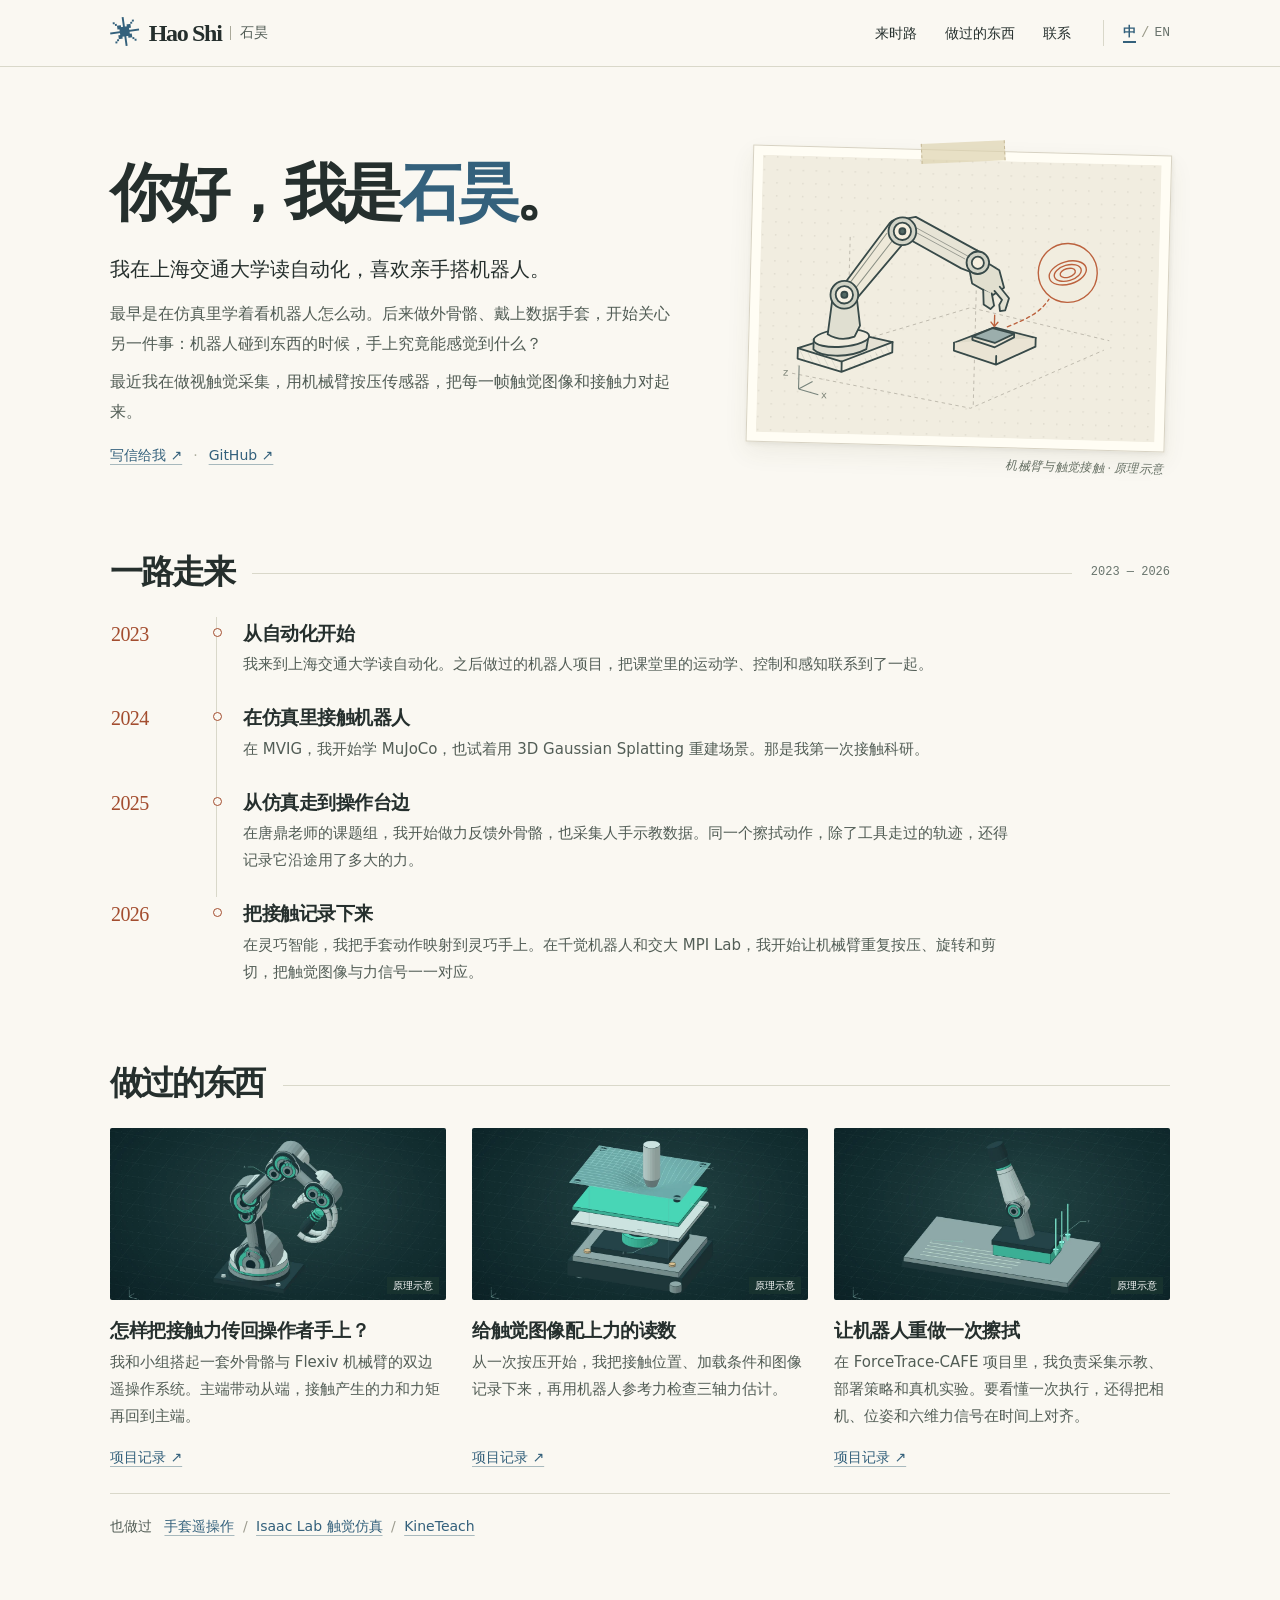
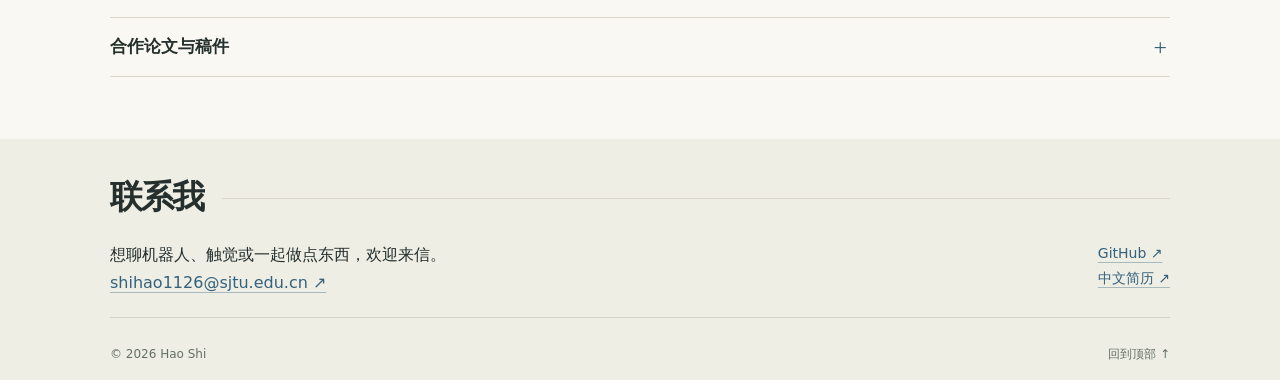
==== index.html @ a2a4f5c9 "Build bilingual personal homepage and robotics project journal" ====
<!doctype html>
<html lang="zh-CN"><head><meta charset="utf-8"><meta name="viewport" content="width=device-width,initial-scale=1"><meta name="theme-color" content="#faf8f2"><meta name="description" content="石昊的个人主页。关于在交大学自动化、做机器人和记录触觉的经历。"><meta property="og:type" content="website"><meta property="og:title" content="石昊 · Hao Shi"><meta property="og:description" content="在交大学自动化，从仿真走到机器人操作台边。这是我的经历和做过的东西。"><meta property="og:url" content="https://shihao1126.github.io/"><meta property="og:image" content="https://shihao1126.github.io/assets/art/hero.webp"><title>石昊 · Hao Shi</title><link rel="icon" type="image/svg+xml" href="assets/favicon.svg"><link rel="stylesheet" href="home.css"><script defer src="home.js"></script></head>
<body id="top"><a class="skip" href="#main"><span data-ln="zh">跳到正文</span><span lang="en" data-ln="en">Skip to content</span></a>
<header><div class="mast"><a class="wordmark" href="#top"><i aria-hidden="true">✳</i> Hao Shi<span class="wordmark-zh">石昊</span></a><nav aria-label="导航"><a href="#experience"><span data-ln="zh">来时路</span><span lang="en" data-ln="en">Journey</span></a><a href="#projects"><span data-ln="zh">做过的东西</span><span lang="en" data-ln="en">Work</span></a><a href="#contact"><span data-ln="zh">联系</span><span lang="en" data-ln="en">Contact</span></a></nav><div class="lang" role="group" aria-label="中文 / English"><button data-lang="zh" lang="zh-CN" aria-label="中文" aria-pressed="true">中</button><span aria-hidden="true">/</span><button data-lang="en" lang="en" aria-label="English" aria-pressed="false">EN</button></div></div></header>
<main id="main"><div class="intro inner" data-part="intro"><article class="hello"><h1><span data-ln="zh">你好，我是<span class="accent">石昊</span>。</span><span lang="en" data-ln="en">Hi, I’m <span class="accent">Hao Shi</span>.</span></h1><p class="lede"><span data-ln="zh">我在上海交通大学读自动化，喜欢亲手搭机器人。</span><span lang="en" data-ln="en">I study automation at Shanghai Jiao Tong University and like building robots with my own hands.</span></p><p><span data-ln="zh">最早是在仿真里学着看机器人怎么动。后来做外骨骼、戴上数据手套，开始关心另一件事：机器人碰到东西的时候，手上究竟能感觉到什么？</span><span lang="en" data-ln="en">I first learned about robot motion in simulation. Working with exoskeletons and data gloves led me to a different question: what can you feel through a robot when it touches something?</span></p><p><span data-ln="zh">最近我在做视触觉采集，用机械臂按压传感器，把每一帧触觉图像和接触力对起来。</span><span lang="en" data-ln="en">Lately I’ve been working on tactile data collection, pressing a sensor with a robot arm and matching each image to the force that produced it.</span></p><div class="intro-links"><a href="mailto:shihao1126@sjtu.edu.cn"><span data-ln="zh">写信给我</span><span lang="en" data-ln="en">Email me</span> ↗</a><span>·</span><a href="https://github.com/ShiHao1126">GitHub ↗</a></div></article>
<figure class="sketch"><div class="paper"><svg viewBox="0 0 460 320" role="img" aria-labelledby="sk-title" xmlns="http://www.w3.org/2000/svg"><title id="sk-title">机械臂与触觉接触概念手绘 / Robot arm and tactile contact sketch</title><defs><pattern id="dots" width="15" height="15" patternUnits="userSpaceOnUse"><circle cx="2" cy="2" r=".7" fill="#aca79a" opacity=".58"/></pattern><pattern id="hatch" width="7" height="7" patternTransform="rotate(-28)" patternUnits="userSpaceOnUse"><path d="M0 0V7" stroke="#626c69" stroke-width="1" opacity=".3"/></pattern></defs><rect width="460" height="320" fill="#f1ede0"/><rect width="460" height="320" fill="url(#dots)"/><g fill="none" stroke="#b8b4a7" stroke-width="1" stroke-dasharray="4 4"><path d="M40 251l207 35 152-71M79 224l165-54 161 34M103 200V88M250 282V99"/></g>
<g fill="none" stroke="#384a49" stroke-width="2.1" stroke-linejoin="round" stroke-linecap="round">
<path d="M46 222l58-20 51 10-58 24z" fill="#e4e1d3"/><path d="M46 222v12l51 14v-12m0 12l58-24v-12" fill="url(#hatch)"/>
<path d="M64 211v12c8 8 40 10 61-2l2-14" fill="#dddccf"/><ellipse cx="96" cy="209" rx="32" ry="10" transform="rotate(-6 96 209)" fill="#f0ecde"/>
<path d="M80 205l5-47c1-15 19-19 26-6l6 42-6 13c-10 4-21 4-31-2z" fill="#e0dfd1"/>
<path d="M95 150l53-75c9-9 24-6 27 4l-9 17-56 70" fill="#eee9d9"/><path d="M107 156l53-72 10-4m-68 68l43-61" stroke="#8d9287" stroke-width="1.2"/>
<circle cx="98" cy="159" r="16" fill="#d1d3c5"/><circle cx="98" cy="159" r="10" fill="#f7f1e3"/><circle cx="98" cy="159" r="3.5" fill="#536964"/>
<path d="M159 71l19-4 78 40 5 14-12 10-17-6-74-39z" fill="#e7e4d6"/><path d="M174 77l68 35m-67-29l61 31" stroke="#90938b" stroke-width="1"/>
<circle cx="163" cy="84" r="16" fill="#d2d4c7"/><circle cx="163" cy="84" r="10" fill="#f6f0df"/><circle cx="163" cy="84" r="3.5" fill="#536964"/>
<path d="M241 124l4 18 24 13 13-9-6-20-17-10z" fill="#e1dfcf"/><circle cx="251" cy="118" r="13" fill="#d1d3c6"/><circle cx="251" cy="118" r="7" fill="#f5efdf"/>
<path d="M258 149l1 17 8 5 4-4-3-14m9-8l11 13-4 14-6 1-1-7 3-6-9-10" fill="#e2e1d2"/>
<path d="M226 211l46-19 48 11-45 22z" fill="#dfdbca"/><path d="M226 211v9l49 15 45-22v-10m-45 22v10" fill="#eae4d4"/>
<path d="M247 203l23-10 25 6-22 11z" fill="#9baeac"/><path d="M247 203v4l26 8 22-12v-4"/>
</g><g stroke="#bc623e" fill="none" stroke-width="1.6" stroke-linecap="round"><path d="M272 178v12m-4-4l4 5 4-5"/><path d="M287 191c23-10 37-17 47-33" stroke-dasharray="4 4"/><circle cx="355" cy="127" r="34" fill="#f1eddf"/><g transform="rotate(-18 355 127)"><ellipse cx="355" cy="127" rx="22" ry="13"/><ellipse cx="355" cy="127" rx="16" ry="9"/><ellipse cx="355" cy="127" rx="9" ry="5"/></g></g><g fill="none" stroke="#78847c" stroke-width="1.3"><path d="M48 269v-27m0 27l23 6m-23-6l16-9"/></g><g font-size="12" fill="#777e72" font-family="monospace"><text x="29" y="254">z</text><text x="74" y="279">x</text></g></svg></div><figcaption><span data-ln="zh">机械臂与触觉接触 · 原理示意</span><span lang="en" data-ln="en">A robot arm and tactile contact · schematic</span></figcaption></figure></div>
<section class="journey inner" id="experience" data-part="experience"><div class="section-title"><h2><span data-ln="zh">一路走来</span><span lang="en" data-ln="en">Along the way</span></h2><span class="rule"></span><span class="yearspan">2023 — 2026</span></div><div class="years"><article class="year" data-part="year-2023"><div class="date">2023</div><div class="entry"><h3><span data-ln="zh">从自动化开始</span><span lang="en" data-ln="en">Starting with automation</span></h3><p><span data-ln="zh">我来到上海交通大学读自动化。之后做过的机器人项目，把课堂里的运动学、控制和感知联系到了一起。</span><span lang="en" data-ln="en">I came to Shanghai Jiao Tong University to study automation. Working on robots later brought kinematics, control, and sensing together for me.</span></p></div></article><article class="year" data-part="year-2024"><div class="date">2024</div><div class="entry"><h3><span data-ln="zh">在仿真里接触机器人</span><span lang="en" data-ln="en">My first steps in simulation</span></h3><p><span data-ln="zh">在 MVIG，我开始学 MuJoCo，也试着用 3D Gaussian Splatting 重建场景。那是我第一次接触科研。</span><span lang="en" data-ln="en">At MVIG I began learning MuJoCo and exploring how 3D Gaussian Splatting reconstructs a scene. It was my first experience of research.</span></p></div></article><article class="year" data-part="year-2025"><div class="date">2025</div><div class="entry"><h3><span data-ln="zh">从仿真走到操作台边</span><span lang="en" data-ln="en">From simulation to the workbench</span></h3><p><span data-ln="zh">在唐鼎老师的课题组，我开始做力反馈外骨骼，也采集人手示教数据。同一个擦拭动作，除了工具走过的轨迹，还得记录它沿途用了多大的力。</span><span lang="en" data-ln="en">In Ding Tang’s group I began working on a force-feedback exoskeleton and recording human demonstrations. For a wiping task, the tool’s path tells only part of the story. We also needed to measure how hard it pressed.</span></p></div></article><article class="year" data-part="year-2026"><div class="date">2026</div><div class="entry"><h3><span data-ln="zh">把接触记录下来</span><span lang="en" data-ln="en">Recording contact</span></h3><p><span data-ln="zh">在灵巧智能，我把手套动作映射到灵巧手上。在千觉机器人和交大 MPI Lab，我开始让机械臂重复按压、旋转和剪切，把触觉图像与力信号一一对应。</span><span lang="en" data-ln="en">At DexRobot I mapped glove motion to a dexterous hand. At Xense Robotics and SJTU’s MPI Lab, I started using a robot arm to repeat presses, twists, and shears, pairing tactile images with the resulting forces.</span></p></div></article></div></section>
<section class="works inner" id="projects" data-part="projects"><div class="section-title"><h2><span data-ln="zh">做过的东西</span><span lang="en" data-ln="en">Things I’ve built</span></h2><span class="rule"></span></div><div class="work-grid"><article class="work" data-part="work-haptic"><a class="cover" href="projects/haptic.html" data-project aria-label="怎样把接触力传回操作者手上？"><img loading="lazy" src="assets/art/haptic.webp" alt="" width="1152" height="720"><span class="figtag"><span data-ln="zh">原理示意</span><span lang="en" data-ln="en">Schematic</span></span></a><h3><a href="projects/haptic.html" data-project><span data-ln="zh">怎样把接触力传回操作者手上？</span><span lang="en" data-ln="en">How can an operator feel contact at a distance?</span></a></h3><p><span data-ln="zh">我和小组搭起一套外骨骼与 Flexiv 机械臂的双边遥操作系统。主端带动从端，接触产生的力和力矩再回到主端。</span><span lang="en" data-ln="en">My team and I built a bilateral system with a haptic exoskeleton and a Flexiv arm. Motion travels to the robot, and the forces and torques at contact travel back.</span></p><a class="textlink" href="projects/haptic.html" data-project><span data-ln="zh">项目记录</span><span lang="en" data-ln="en">Project notes</span> ↗</a></article><article class="work" data-part="work-tactile"><a class="cover" href="projects/tactile.html" data-project aria-label="给触觉图像配上力的读数"><img loading="lazy" src="assets/art/tactile.webp" alt="" width="1152" height="720"><span class="figtag"><span data-ln="zh">原理示意</span><span lang="en" data-ln="en">Schematic</span></span></a><h3><a href="projects/tactile.html" data-project><span data-ln="zh">给触觉图像配上力的读数</span><span lang="en" data-ln="en">Putting a force reading next to a tactile image</span></a></h3><p><span data-ln="zh">从一次按压开始，我把接触位置、加载条件和图像记录下来，再用机器人参考力检查三轴力估计。</span><span lang="en" data-ln="en">Starting with a single press, I recorded the contact location, loading conditions, and sensor image, then checked three-axis force estimates against the robot’s reference signal.</span></p><a class="textlink" href="projects/tactile.html" data-project><span data-ln="zh">项目记录</span><span lang="en" data-ln="en">Project notes</span> ↗</a></article><article class="work" data-part="work-force"><a class="cover" href="projects/force.html" data-project aria-label="让机器人重做一次擦拭"><img loading="lazy" src="assets/art/force.webp" alt="" width="1152" height="720"><span class="figtag"><span data-ln="zh">原理示意</span><span lang="en" data-ln="en">Schematic</span></span></a><h3><a href="projects/force.html" data-project><span data-ln="zh">让机器人重做一次擦拭</span><span lang="en" data-ln="en">Teaching a robot a wiping motion</span></a></h3><p><span data-ln="zh">在 ForceTrace-CAFE 项目里，我负责采集示教、部署策略和真机实验。要看懂一次执行，还得把相机、位姿和六维力信号在时间上对齐。</span><span lang="en" data-ln="en">For ForceTrace-CAFE, I collected demonstrations, deployed policies, and ran hardware experiments. To inspect a single rollout, I had to align the camera, pose, and six-axis force signals in time.</span></p><a class="textlink" href="projects/force.html" data-project><span data-ln="zh">项目记录</span><span lang="en" data-ln="en">Project notes</span> ↗</a></article></div>
<p class="other"><span data-ln="zh">也做过</span><span lang="en" data-ln="en">Also explored</span> <a data-project href="projects/hand.html"><span data-ln="zh">手套遥操作</span><span lang="en" data-ln="en">glove teleoperation</span></a><b> / </b><a data-project href="projects/sim.html"><span data-ln="zh">Isaac Lab 触觉仿真</span><span lang="en" data-ln="en">tactile simulation in Isaac Lab</span></a><b> / </b><a data-project href="projects/kineteach.html">KineTeach</a></p></section>
<section id="publications" class="pub inner" data-part="publications"><details><summary><span><span data-ln="zh">合作论文与稿件</span><span lang="en" data-ln="en">Papers and manuscripts</span></span><span class="p-toggle" aria-hidden="true">+</span></summary><div class="plist"><article id="paper-1"><h3 lang="en">KineTeach for Robot-Free Real-to-Sim-to-Real Data Generation in Cross-Embodiment Robotic Manipulation</h3><p><em>ICIRA 2026</em> · <span data-ln="zh">已录用 · 第四作者</span><span lang="en" data-ln="en">Accepted · Fourth author</span></p></article><article id="paper-2"><h3 lang="en">Towards Physical Intelligence in Contact-Rich Manufacturing: A Visual-Force-Pose Demonstration and Phase-Aware Learning Framework</h3><p><em>Robotics and Computer-Integrated Manufacturing</em> · <span data-ln="zh">已投稿 · 第四作者</span><span lang="en" data-ln="en">Submitted · Fourth author</span></p></article><article id="paper-3"><h3 lang="en">Anti-Light-Variation, Detailed Camera-Based Tactile Sensing With Continuous Binary Encoding</h3><p><em>IEEE Transactions on Industrial Electronics</em> · <span data-ln="zh">修回中 · 第六作者</span><span lang="en" data-ln="en">Under revision · Sixth author</span></p></article></div></details></section>
</main><footer id="contact" data-part="contact"><div class="inner"><div class="section-title"><h2><span data-ln="zh">联系我</span><span lang="en" data-ln="en">Get in touch</span></h2><span class="rule"></span></div><div class="footerrow"><p><span data-ln="zh">想聊机器人、触觉或一起做点东西，欢迎来信。</span><span lang="en" data-ln="en">If you’d like to talk robots, tactile sensing, or building something together, drop me a line.</span><br><a href="mailto:shihao1126@sjtu.edu.cn">shihao1126@sjtu.edu.cn ↗</a></p><div><a href="https://github.com/ShiHao1126">GitHub ↗</a><br><a id="cv" href="cv/hao-shi-zh.pdf"><span data-ln="zh">中文简历</span><span lang="en" data-ln="en">English CV</span> ↗</a></div></div><div class="bottom"><span>© 2026 Hao Shi</span><a href="#top"><span data-ln="zh">回到顶部</span><span lang="en" data-ln="en">Back to top</span> ↑</a></div></div></footer></body></html>
---- home.css ----
@charset "utf-8";
:root{color-scheme:light;--bg:#faf8f2;--ink:#252f2d;--muted:#525d56;--div:#d9d8ca;--accent:#34617c;--orange:#a34d2f;--serif:Georgia,"Noto Serif SC","Songti SC","STSong","SimSun",serif;--text:"Segoe UI","PingFang SC","Microsoft YaHei",system-ui,sans-serif;--mono:"Cascadia Mono",Consolas,monospace}*{box-sizing:border-box}html{scroll-padding-top:86px;scroll-behavior:smooth}body{margin:0;background:var(--bg);color:var(--ink);font:16px/1.75 var(--text);-webkit-font-smoothing:antialiased}body:not(.english) [data-ln=en],body.english [data-ln=zh]{display:none}a{color:inherit;text-decoration:none}a:hover{color:var(--accent)}button{font:inherit}button:focus-visible,a:focus-visible,summary:focus-visible{outline:2px solid var(--accent);outline-offset:5px}header{height:67px;background:rgba(250,248,242,.97);position:sticky;top:0;z-index:9;border-bottom:1px solid var(--div)}.mast,.inner{width:min(1060px,calc(100% - 80px));margin-inline:auto}.mast{display:flex;align-items:center;height:100%;gap:32px}.wordmark{font:700 24px/1 var(--serif);letter-spacing:-.055em;white-space:nowrap;display:flex;gap:9px;align-items:center}.wordmark i{color:var(--accent);font:400 31px/1 Georgia,serif;display:inline-block;transform:rotate(-8deg)}.wordmark-zh{font:500 14px/1 var(--serif);letter-spacing:0;padding-left:9px;border-left:1px solid #aaa99a;color:var(--muted)}nav{margin-left:auto;display:flex;gap:28px}nav a{font-size:14px;font-weight:550}.lang{display:flex;align-items:center;gap:5px;border-left:1px solid var(--div);padding-left:19px;color:#9b9b8a;font-family:var(--mono);font-size:14px}.lang button{padding:2px 0;color:#69736d;border:0;background:none;cursor:pointer;font-size:13px}.lang button[aria-pressed=true]{color:var(--accent);font-weight:750;text-decoration:underline;text-underline-offset:5px;text-decoration-thickness:1.5px}.intro{display:grid;grid-template-columns:minmax(0,1.13fr) minmax(0,.83fr);gap:clamp(35px,5.2vw,88px);align-items:center;margin-block:clamp(57px,6.5vw,94px) clamp(56px,6vw,86px)}h1,h2,h3,p,figure{margin:0}h1,h2{font-family:var(--serif)}.hello h1{font-size:clamp(46px,4.85vw,72px);font-weight:650;letter-spacing:-.067em;line-height:1.22;margin-bottom:22px}.accent{color:var(--accent);white-space:nowrap}.hello .lede{font-size:clamp(18px,1.55vw,23px);color:var(--ink);line-height:1.6;font-weight:525;margin-bottom:13px}.hello>p:not(.lede){font-size:16px;line-height:1.85;color:var(--muted);margin-top:9px}.intro-links{display:flex;align-items:center;gap:11px;margin-top:17px;font-size:14px}.intro-links a,.textlink,.footerrow a,.other a{text-decoration:underline;text-decoration-color:#a8b9bd;text-underline-offset:4px;color:var(--accent)}.intro-links>span{color:#adae9f}.sketch{margin:0 2px 0 0;position:relative;transform:rotate(1.5deg)}.paper{border:1px solid #d7d2c3;padding:9px;background:#fffdf4;box-shadow:0 10px 24px #514d2e13,1px 2px 4px #514d2e14;position:relative}.paper:before{position:absolute;z-index:1;width:82px;height:20px;top:-9px;left:calc(50% - 41px);transform:rotate(-4deg);content:"";background:#ddd2aeaa;border-left:1px dashed #c5b897;border-right:1px dashed #c5b897}.paper svg{display:block;width:100%;height:auto}.sketch figcaption{text-align:right;font:italic 12px/1.55 var(--serif);color:#667065;margin-top:8px;letter-spacing:.03em}.section-title{display:flex;align-items:center;gap:19px;margin-bottom:24px}.section-title h2{font-size:clamp(27px,2.6vw,39px);font-weight:640;letter-spacing:-.065em;line-height:1.25}.section-title .rule{flex:1;border-top:1px solid var(--div);transform:translateY(2px)}.yearspan{color:#68746d;font:12px var(--mono)}.years{margin-left:1px;max-width:900px}.year{display:grid;grid-template-columns:92px minmax(0,1fr);gap:13px}.date{font:500 20px/1.6 var(--serif);letter-spacing:-.03em;color:var(--orange);padding-top:1px}.entry{padding:2px 0 23px 26px;position:relative;border-left:1px solid var(--div)}.entry:before{content:"";position:absolute;top:11px;left:-4px;width:7px;height:7px;border:1px solid var(--orange);border-radius:50%;background:var(--bg)}.year:last-child .entry{border-left-color:transparent;padding-bottom:0}.entry h3,.work h3{font-size:19px;line-height:1.5;letter-spacing:-.025em}.entry p,.work p{color:var(--muted);font-size:15px;margin-top:4px;line-height:1.8}.works,.pub{margin-top:clamp(58px,6vw,86px)}.work-grid{display:grid;grid-template-columns:repeat(3,minmax(0,1fr));gap:26px}.work{display:flex;flex-direction:column;align-items:flex-start}.cover{background:#102e2e;display:block;position:relative;margin-bottom:16px;overflow:hidden;width:100%;border-radius:2px}.cover img{display:block;width:100%;height:auto;aspect-ratio:1.95;object-fit:cover;transition:transform .25s}.cover:hover img{transform:scale(1.035)}.figtag{position:absolute;bottom:6px;right:7px;font:10px/1.55 var(--text);color:#fff;background:#19342fd9;padding:1px 6px}.textlink{font-size:14px;margin-top:auto;padding-top:10px}.work p{margin-bottom:5px}.other{padding-top:18px;border-top:1px solid var(--div);margin-top:24px;color:var(--muted);font-size:14px;line-height:2}.other a:first-of-type{margin-left:8px}.other b{font-weight:400;color:#9c9b8f;padding:0 4px}.pub{margin-block-end:62px}details{border-block:1px solid var(--div)}summary{cursor:pointer;list-style:none;display:flex;justify-content:space-between;align-items:center;padding:14px 0;font-size:17px;font-weight:600}summary::-webkit-details-marker{display:none}.p-toggle{font:24px/1 var(--serif);color:var(--accent);padding-right:3px}details[open] .p-toggle{transform:rotate(45deg)}.plist{padding:0 0 15px}.plist article{padding:10px 0}.plist h3{font:600 16px/1.55 var(--text)}.plist p{font-size:14px;color:var(--muted)}footer{background:#eeeee5;padding:37px 0 15px}.footerrow{display:flex;align-items:start;justify-content:space-between;gap:14px}.footerrow p{max-width:75%;font-size:16px}.footerrow div{font-size:14px}.bottom{display:flex;align-items:center;justify-content:space-between;padding-top:26px;margin-top:20px;border-top:1px solid #d1d4c6;font-size:12px;color:#657065}.skip{position:fixed;left:10px;top:-100px;background:var(--bg);padding:4px 12px;z-index:50}.skip:focus{top:3px}
@media(max-width:760px){.mast,.inner{width:calc(100% - 40px)}.mast{gap:17px}nav{gap:15px}.lang{padding-left:13px}.intro{grid-template-columns:minmax(0,1.1fr) minmax(0,.8fr);gap:24px}.hello h1{font-size:43px}.hello>p:not(.lede){font-size:15px}.hello .lede{font-size:18px}.work-grid{gap:16px}.entry h3,.work h3{font-size:17px}}
@media(max-width:600px){header{height:56px}.mast,.inner{width:calc(100% - 34px)}.mast{gap:10px}.wordmark{font-size:19px;gap:5px}.wordmark i{font-size:24px}.wordmark-zh{display:none}nav{gap:12px}nav a{font-size:12px}.lang{padding-left:9px;gap:4px}.lang button{font-size:12px}.intro{grid-template-columns:1fr;gap:26px;margin-block:42px 46px}.hello h1{font-size:clamp(32px,9.6vw,44px);margin-bottom:14px}.hello .lede{font-size:19px}.hello>p:not(.lede){font-size:15px}.sketch{width:min(82%,380px);margin:1px auto 0}.paper{padding:7px}.section-title{gap:13px;margin-bottom:20px}.section-title h2{font-size:29px}.yearspan{font-size:10px}.year{grid-template-columns:49px minmax(0,1fr);gap:8px}.entry{padding-left:17px;padding-bottom:19px}.date{font-size:17px}.entry p,.work p{font-size:14px}.work-grid{grid-template-columns:1fr;gap:27px}.work h3{font-size:20px}.cover{margin-bottom:10px}.cover img{aspect-ratio:2.45}.footerrow{flex-wrap:wrap}.footerrow p{max-width:100%}.footerrow div{display:flex;gap:14px}.footerrow div br{display:none}.works,.pub{margin-top:46px}.pub{margin-bottom:43px}.english .hello h1{font-size:42px}}@media(max-width:350px){nav{gap:7px}.mast{gap:7px}.wordmark{font-size:17px}.lang{padding-left:5px}}@media(prefers-reduced-motion:reduce){html{scroll-behavior:auto}*{transition:none!important}}
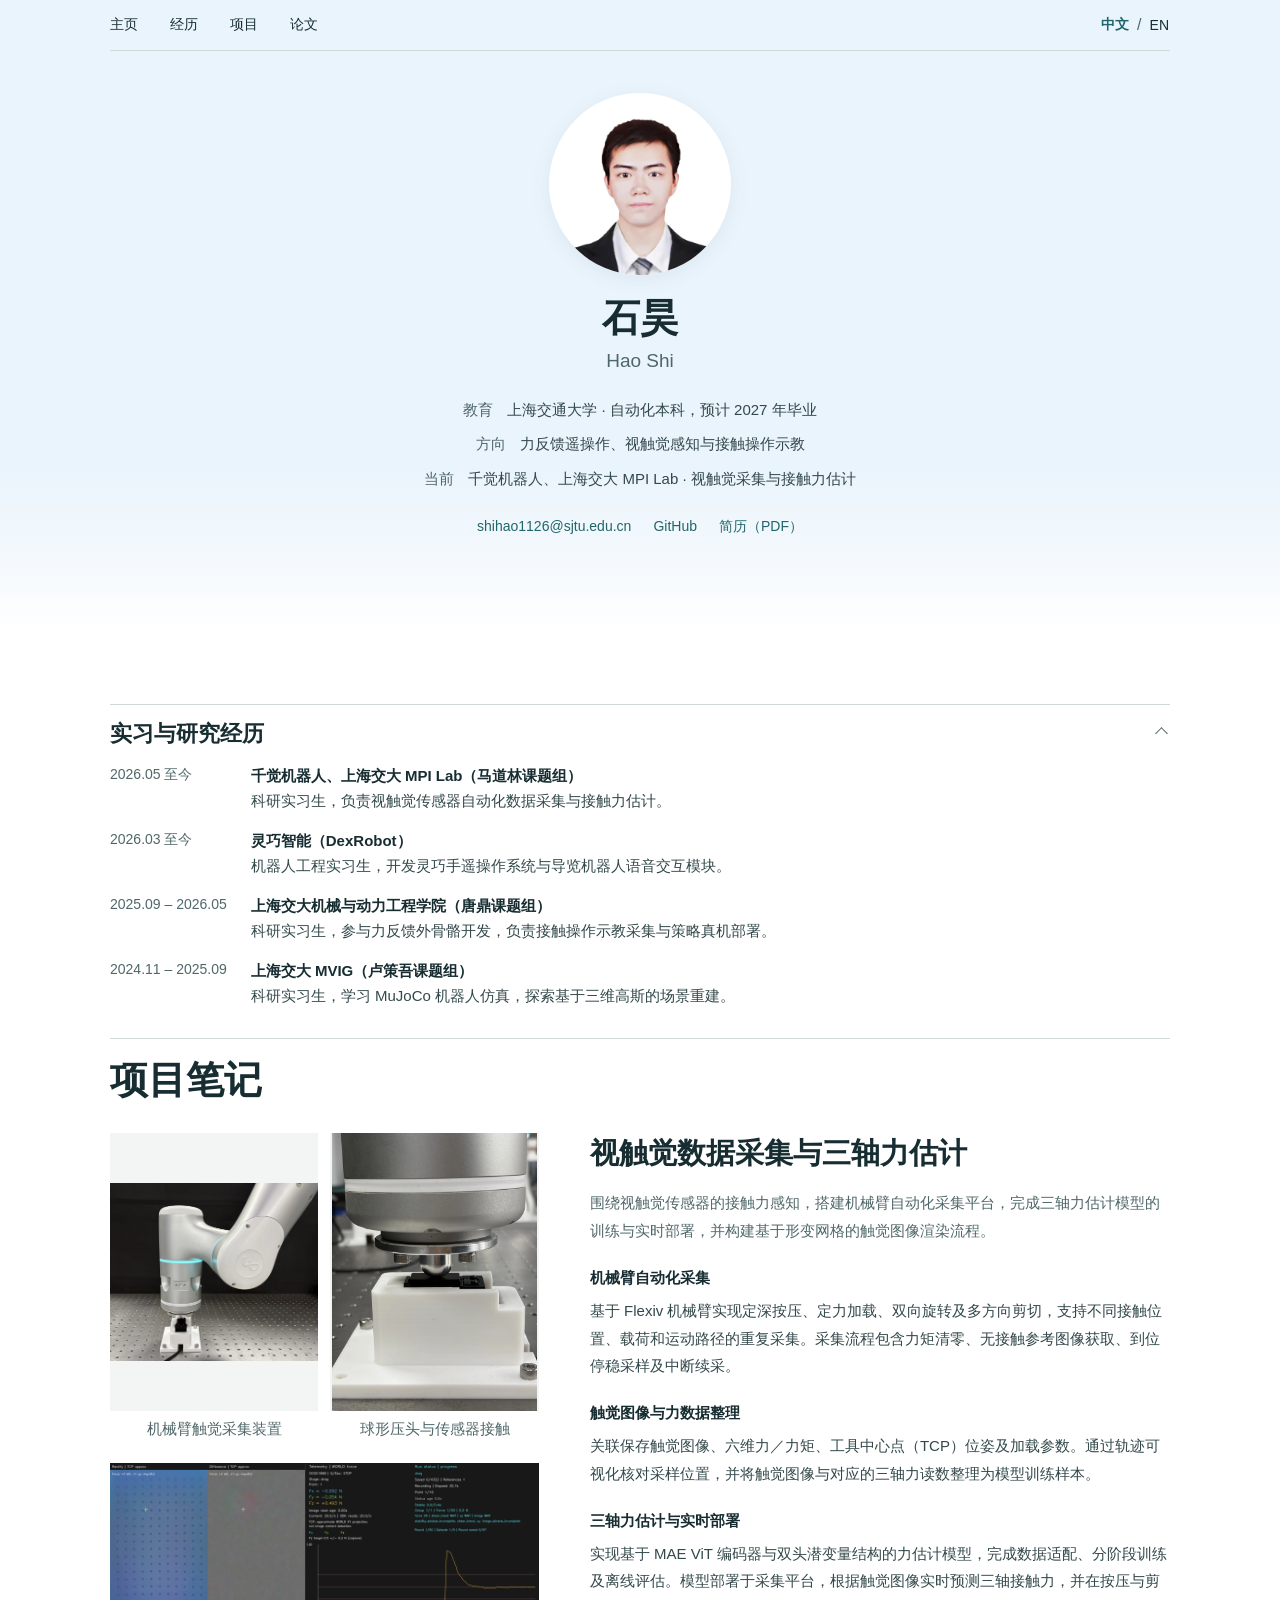
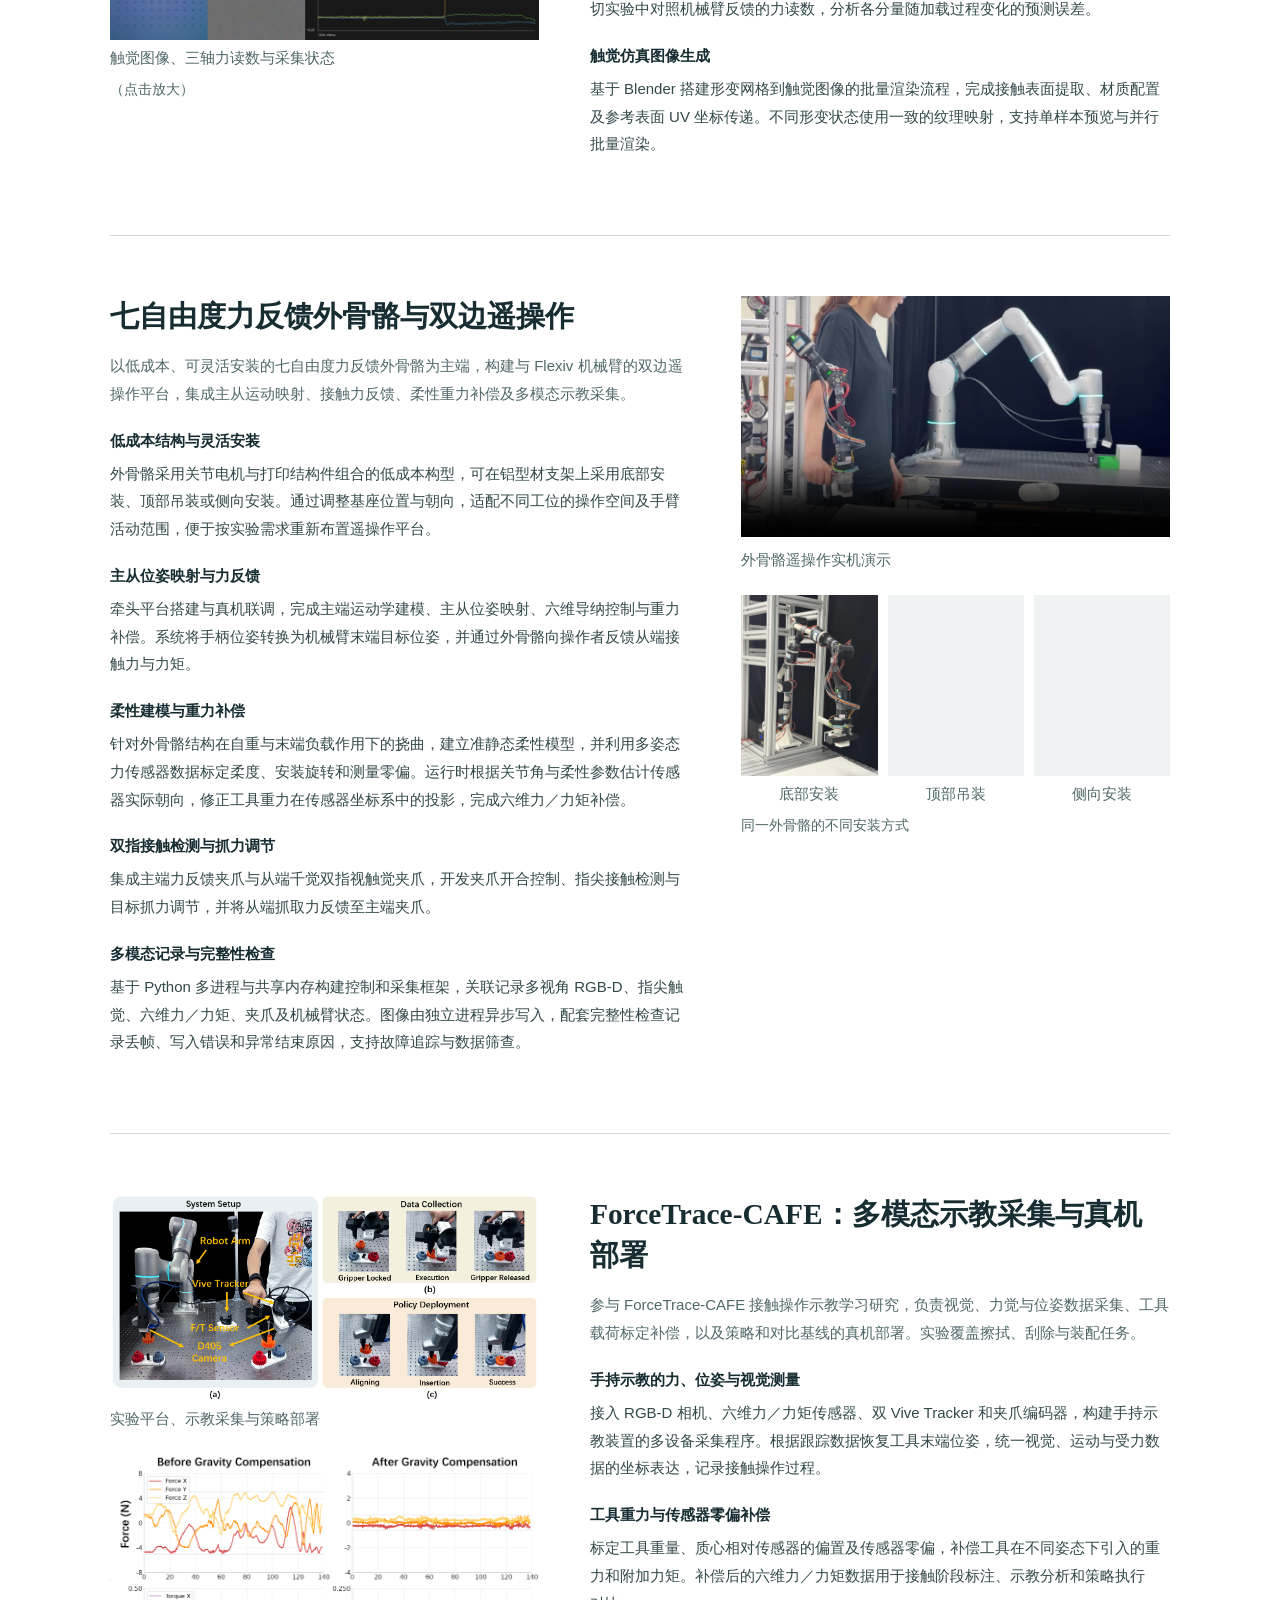
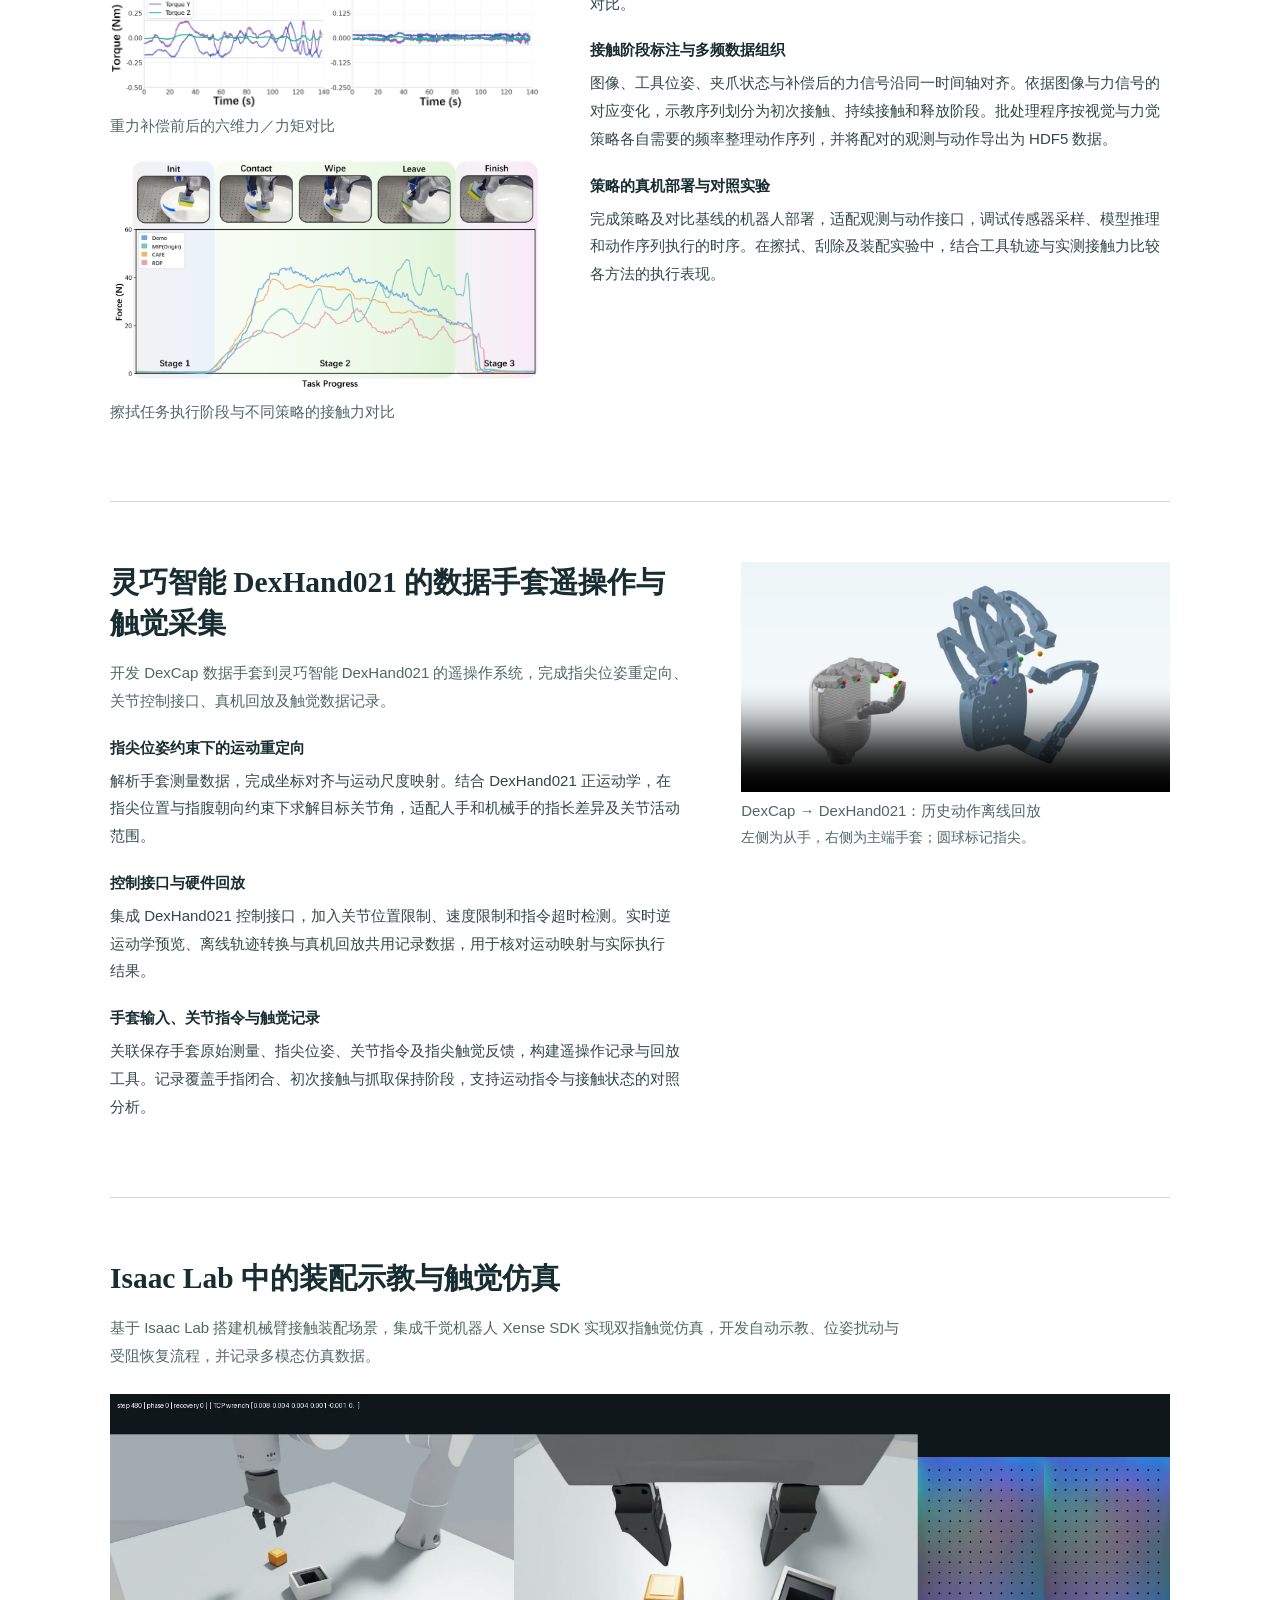
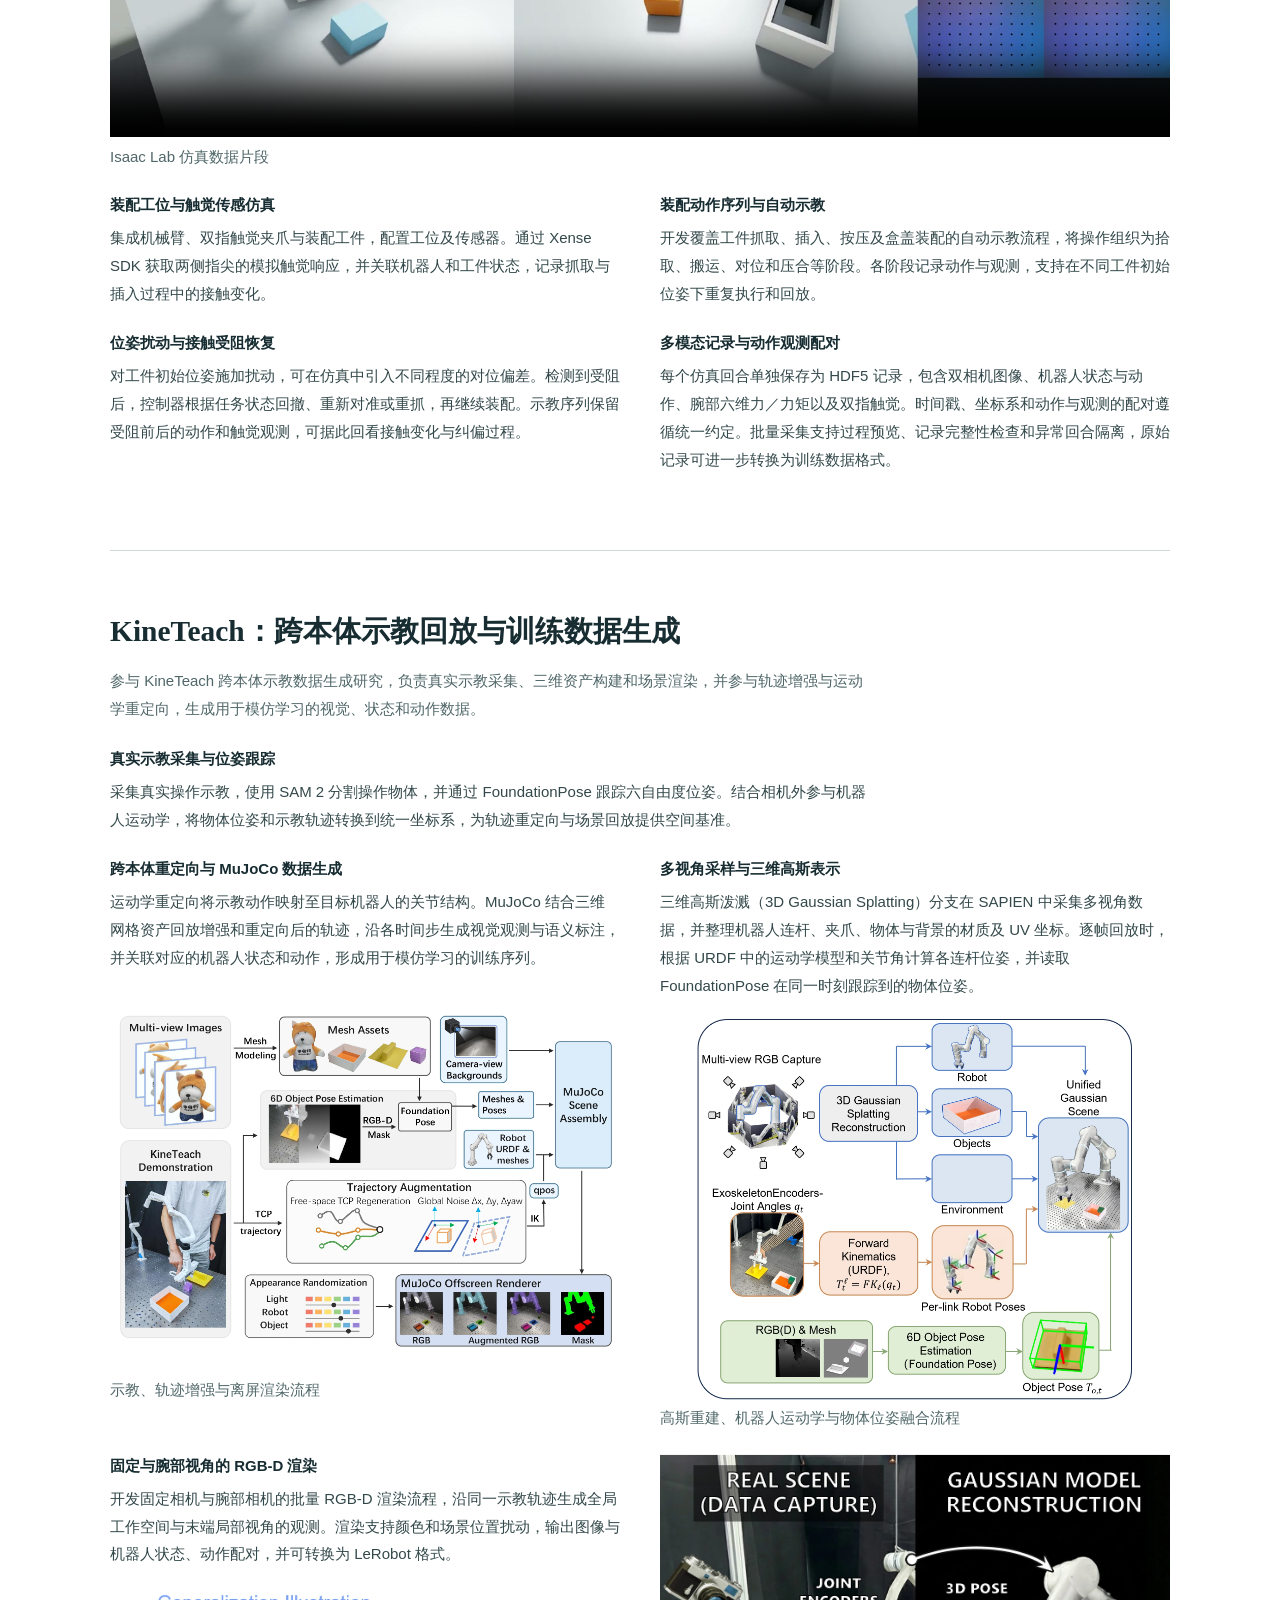
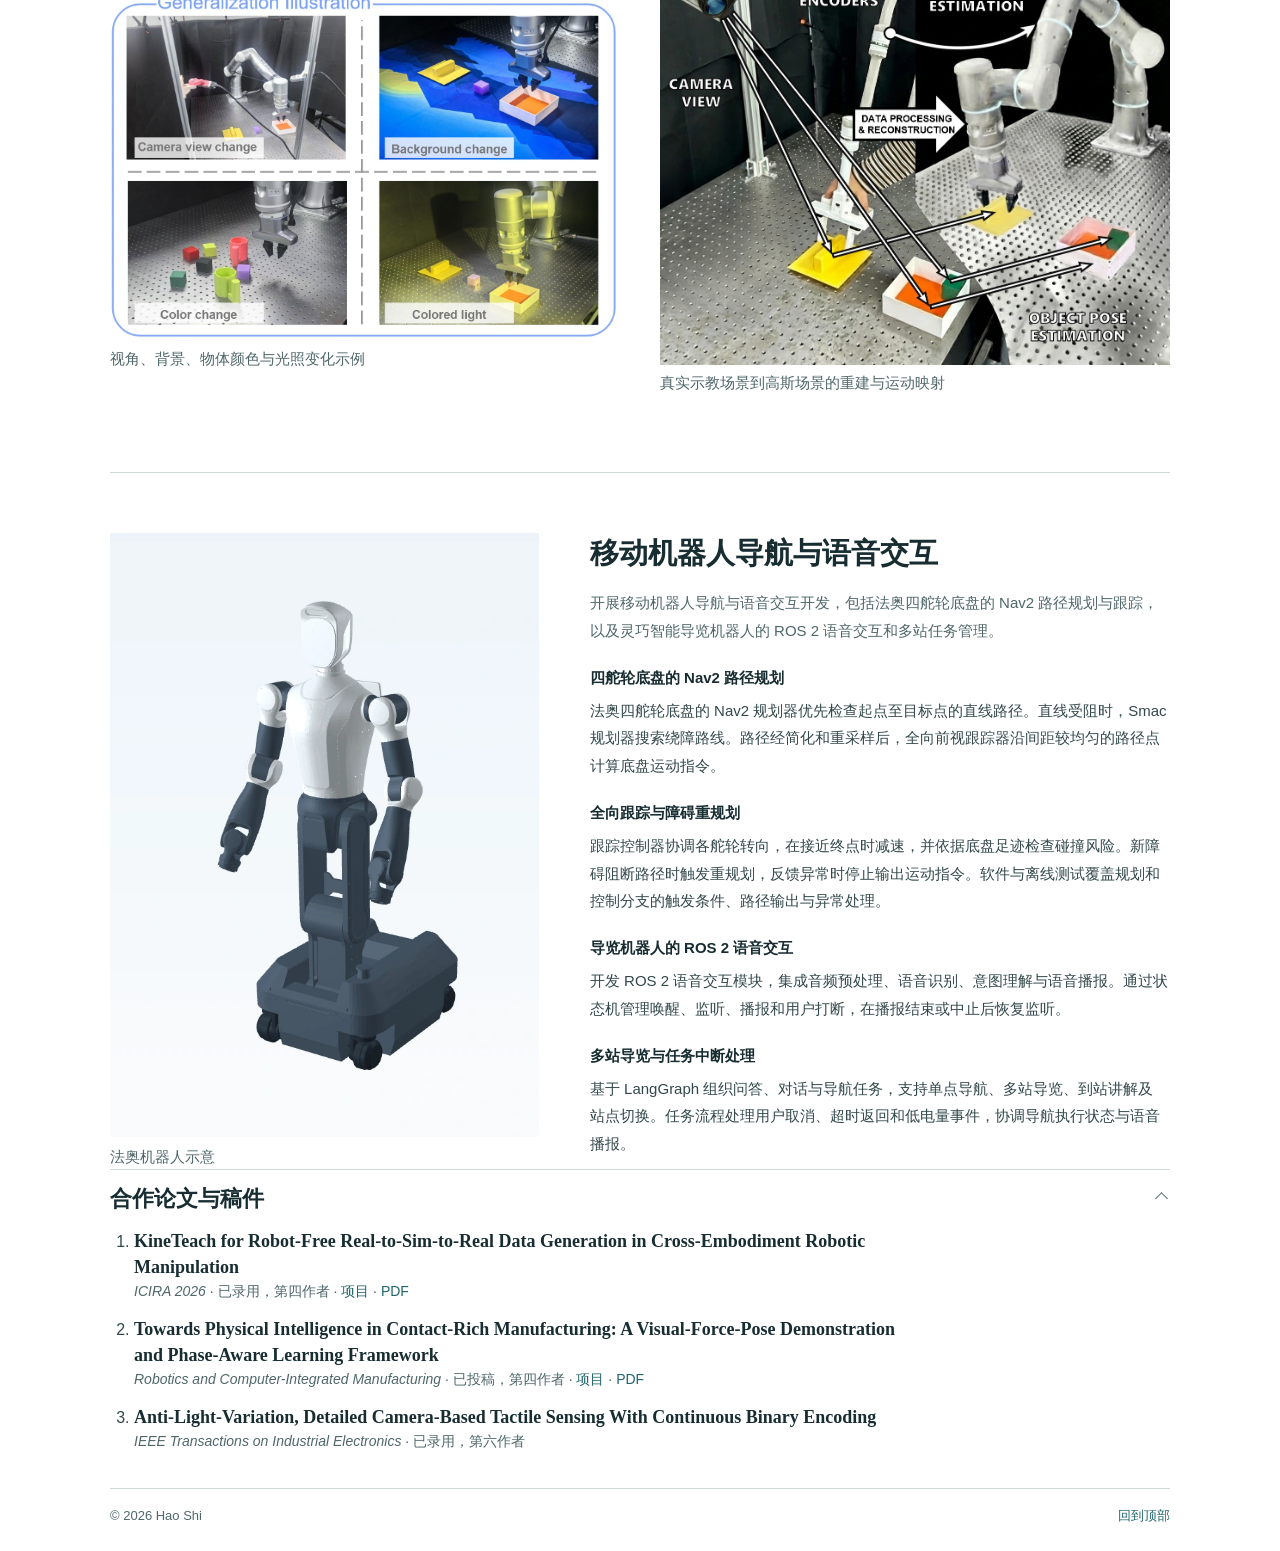
==== commit 2e11425c: "Publish updated portfolio with project media, papers and latest CV" ====
--- a/index.html
+++ b/index.html
@@ -1,24 +1,333 @@
 <!doctype html>
-<html lang="zh-CN"><head><meta charset="utf-8"><meta name="viewport" content="width=device-width,initial-scale=1"><meta name="theme-color" content="#faf8f2"><meta name="description" content="石昊的个人主页。关于在交大学自动化、做机器人和记录触觉的经历。"><meta property="og:type" content="website"><meta property="og:title" content="石昊 · Hao Shi"><meta property="og:description" content="在交大学自动化，从仿真走到机器人操作台边。这是我的经历和做过的东西。"><meta property="og:url" content="https://shihao1126.github.io/"><meta property="og:image" content="https://shihao1126.github.io/assets/art/hero.webp"><title>石昊 · Hao Shi</title><link rel="icon" type="image/svg+xml" href="assets/favicon.svg"><link rel="stylesheet" href="home.css"><script defer src="home.js"></script></head>
-<body id="top"><a class="skip" href="#main"><span data-ln="zh">跳到正文</span><span lang="en" data-ln="en">Skip to content</span></a>
-<header><div class="mast"><a class="wordmark" href="#top"><i aria-hidden="true">✳</i> Hao Shi<span class="wordmark-zh">石昊</span></a><nav aria-label="导航"><a href="#experience"><span data-ln="zh">来时路</span><span lang="en" data-ln="en">Journey</span></a><a href="#projects"><span data-ln="zh">做过的东西</span><span lang="en" data-ln="en">Work</span></a><a href="#contact"><span data-ln="zh">联系</span><span lang="en" data-ln="en">Contact</span></a></nav><div class="lang" role="group" aria-label="中文 / English"><button data-lang="zh" lang="zh-CN" aria-label="中文" aria-pressed="true">中</button><span aria-hidden="true">/</span><button data-lang="en" lang="en" aria-label="English" aria-pressed="false">EN</button></div></div></header>
-<main id="main"><div class="intro inner" data-part="intro"><article class="hello"><h1><span data-ln="zh">你好，我是<span class="accent">石昊</span>。</span><span lang="en" data-ln="en">Hi, I’m <span class="accent">Hao Shi</span>.</span></h1><p class="lede"><span data-ln="zh">我在上海交通大学读自动化，喜欢亲手搭机器人。</span><span lang="en" data-ln="en">I study automation at Shanghai Jiao Tong University and like building robots with my own hands.</span></p><p><span data-ln="zh">最早是在仿真里学着看机器人怎么动。后来做外骨骼、戴上数据手套，开始关心另一件事：机器人碰到东西的时候，手上究竟能感觉到什么？</span><span lang="en" data-ln="en">I first learned about robot motion in simulation. Working with exoskeletons and data gloves led me to a different question: what can you feel through a robot when it touches something?</span></p><p><span data-ln="zh">最近我在做视触觉采集，用机械臂按压传感器，把每一帧触觉图像和接触力对起来。</span><span lang="en" data-ln="en">Lately I’ve been working on tactile data collection, pressing a sensor with a robot arm and matching each image to the force that produced it.</span></p><div class="intro-links"><a href="mailto:shihao1126@sjtu.edu.cn"><span data-ln="zh">写信给我</span><span lang="en" data-ln="en">Email me</span> ↗</a><span>·</span><a href="https://github.com/ShiHao1126">GitHub ↗</a></div></article>
-<figure class="sketch"><div class="paper"><svg viewBox="0 0 460 320" role="img" aria-labelledby="sk-title" xmlns="http://www.w3.org/2000/svg"><title id="sk-title">机械臂与触觉接触概念手绘 / Robot arm and tactile contact sketch</title><defs><pattern id="dots" width="15" height="15" patternUnits="userSpaceOnUse"><circle cx="2" cy="2" r=".7" fill="#aca79a" opacity=".58"/></pattern><pattern id="hatch" width="7" height="7" patternTransform="rotate(-28)" patternUnits="userSpaceOnUse"><path d="M0 0V7" stroke="#626c69" stroke-width="1" opacity=".3"/></pattern></defs><rect width="460" height="320" fill="#f1ede0"/><rect width="460" height="320" fill="url(#dots)"/><g fill="none" stroke="#b8b4a7" stroke-width="1" stroke-dasharray="4 4"><path d="M40 251l207 35 152-71M79 224l165-54 161 34M103 200V88M250 282V99"/></g>
-<g fill="none" stroke="#384a49" stroke-width="2.1" stroke-linejoin="round" stroke-linecap="round">
-<path d="M46 222l58-20 51 10-58 24z" fill="#e4e1d3"/><path d="M46 222v12l51 14v-12m0 12l58-24v-12" fill="url(#hatch)"/>
-<path d="M64 211v12c8 8 40 10 61-2l2-14" fill="#dddccf"/><ellipse cx="96" cy="209" rx="32" ry="10" transform="rotate(-6 96 209)" fill="#f0ecde"/>
-<path d="M80 205l5-47c1-15 19-19 26-6l6 42-6 13c-10 4-21 4-31-2z" fill="#e0dfd1"/>
-<path d="M95 150l53-75c9-9 24-6 27 4l-9 17-56 70" fill="#eee9d9"/><path d="M107 156l53-72 10-4m-68 68l43-61" stroke="#8d9287" stroke-width="1.2"/>
-<circle cx="98" cy="159" r="16" fill="#d1d3c5"/><circle cx="98" cy="159" r="10" fill="#f7f1e3"/><circle cx="98" cy="159" r="3.5" fill="#536964"/>
-<path d="M159 71l19-4 78 40 5 14-12 10-17-6-74-39z" fill="#e7e4d6"/><path d="M174 77l68 35m-67-29l61 31" stroke="#90938b" stroke-width="1"/>
-<circle cx="163" cy="84" r="16" fill="#d2d4c7"/><circle cx="163" cy="84" r="10" fill="#f6f0df"/><circle cx="163" cy="84" r="3.5" fill="#536964"/>
-<path d="M241 124l4 18 24 13 13-9-6-20-17-10z" fill="#e1dfcf"/><circle cx="251" cy="118" r="13" fill="#d1d3c6"/><circle cx="251" cy="118" r="7" fill="#f5efdf"/>
-<path d="M258 149l1 17 8 5 4-4-3-14m9-8l11 13-4 14-6 1-1-7 3-6-9-10" fill="#e2e1d2"/>
-<path d="M226 211l46-19 48 11-45 22z" fill="#dfdbca"/><path d="M226 211v9l49 15 45-22v-10m-45 22v10" fill="#eae4d4"/>
-<path d="M247 203l23-10 25 6-22 11z" fill="#9baeac"/><path d="M247 203v4l26 8 22-12v-4"/>
-</g><g stroke="#bc623e" fill="none" stroke-width="1.6" stroke-linecap="round"><path d="M272 178v12m-4-4l4 5 4-5"/><path d="M287 191c23-10 37-17 47-33" stroke-dasharray="4 4"/><circle cx="355" cy="127" r="34" fill="#f1eddf"/><g transform="rotate(-18 355 127)"><ellipse cx="355" cy="127" rx="22" ry="13"/><ellipse cx="355" cy="127" rx="16" ry="9"/><ellipse cx="355" cy="127" rx="9" ry="5"/></g></g><g fill="none" stroke="#78847c" stroke-width="1.3"><path d="M48 269v-27m0 27l23 6m-23-6l16-9"/></g><g font-size="12" fill="#777e72" font-family="monospace"><text x="29" y="254">z</text><text x="74" y="279">x</text></g></svg></div><figcaption><span data-ln="zh">机械臂与触觉接触 · 原理示意</span><span lang="en" data-ln="en">A robot arm and tactile contact · schematic</span></figcaption></figure></div>
-<section class="journey inner" id="experience" data-part="experience"><div class="section-title"><h2><span data-ln="zh">一路走来</span><span lang="en" data-ln="en">Along the way</span></h2><span class="rule"></span><span class="yearspan">2023 — 2026</span></div><div class="years"><article class="year" data-part="year-2023"><div class="date">2023</div><div class="entry"><h3><span data-ln="zh">从自动化开始</span><span lang="en" data-ln="en">Starting with automation</span></h3><p><span data-ln="zh">我来到上海交通大学读自动化。之后做过的机器人项目，把课堂里的运动学、控制和感知联系到了一起。</span><span lang="en" data-ln="en">I came to Shanghai Jiao Tong University to study automation. Working on robots later brought kinematics, control, and sensing together for me.</span></p></div></article><article class="year" data-part="year-2024"><div class="date">2024</div><div class="entry"><h3><span data-ln="zh">在仿真里接触机器人</span><span lang="en" data-ln="en">My first steps in simulation</span></h3><p><span data-ln="zh">在 MVIG，我开始学 MuJoCo，也试着用 3D Gaussian Splatting 重建场景。那是我第一次接触科研。</span><span lang="en" data-ln="en">At MVIG I began learning MuJoCo and exploring how 3D Gaussian Splatting reconstructs a scene. It was my first experience of research.</span></p></div></article><article class="year" data-part="year-2025"><div class="date">2025</div><div class="entry"><h3><span data-ln="zh">从仿真走到操作台边</span><span lang="en" data-ln="en">From simulation to the workbench</span></h3><p><span data-ln="zh">在唐鼎老师的课题组，我开始做力反馈外骨骼，也采集人手示教数据。同一个擦拭动作，除了工具走过的轨迹，还得记录它沿途用了多大的力。</span><span lang="en" data-ln="en">In Ding Tang’s group I began working on a force-feedback exoskeleton and recording human demonstrations. For a wiping task, the tool’s path tells only part of the story. We also needed to measure how hard it pressed.</span></p></div></article><article class="year" data-part="year-2026"><div class="date">2026</div><div class="entry"><h3><span data-ln="zh">把接触记录下来</span><span lang="en" data-ln="en">Recording contact</span></h3><p><span data-ln="zh">在灵巧智能，我把手套动作映射到灵巧手上。在千觉机器人和交大 MPI Lab，我开始让机械臂重复按压、旋转和剪切，把触觉图像与力信号一一对应。</span><span lang="en" data-ln="en">At DexRobot I mapped glove motion to a dexterous hand. At Xense Robotics and SJTU’s MPI Lab, I started using a robot arm to repeat presses, twists, and shears, pairing tactile images with the resulting forces.</span></p></div></article></div></section>
-<section class="works inner" id="projects" data-part="projects"><div class="section-title"><h2><span data-ln="zh">做过的东西</span><span lang="en" data-ln="en">Things I’ve built</span></h2><span class="rule"></span></div><div class="work-grid"><article class="work" data-part="work-haptic"><a class="cover" href="projects/haptic.html" data-project aria-label="怎样把接触力传回操作者手上？"><img loading="lazy" src="assets/art/haptic.webp" alt="" width="1152" height="720"><span class="figtag"><span data-ln="zh">原理示意</span><span lang="en" data-ln="en">Schematic</span></span></a><h3><a href="projects/haptic.html" data-project><span data-ln="zh">怎样把接触力传回操作者手上？</span><span lang="en" data-ln="en">How can an operator feel contact at a distance?</span></a></h3><p><span data-ln="zh">我和小组搭起一套外骨骼与 Flexiv 机械臂的双边遥操作系统。主端带动从端，接触产生的力和力矩再回到主端。</span><span lang="en" data-ln="en">My team and I built a bilateral system with a haptic exoskeleton and a Flexiv arm. Motion travels to the robot, and the forces and torques at contact travel back.</span></p><a class="textlink" href="projects/haptic.html" data-project><span data-ln="zh">项目记录</span><span lang="en" data-ln="en">Project notes</span> ↗</a></article><article class="work" data-part="work-tactile"><a class="cover" href="projects/tactile.html" data-project aria-label="给触觉图像配上力的读数"><img loading="lazy" src="assets/art/tactile.webp" alt="" width="1152" height="720"><span class="figtag"><span data-ln="zh">原理示意</span><span lang="en" data-ln="en">Schematic</span></span></a><h3><a href="projects/tactile.html" data-project><span data-ln="zh">给触觉图像配上力的读数</span><span lang="en" data-ln="en">Putting a force reading next to a tactile image</span></a></h3><p><span data-ln="zh">从一次按压开始，我把接触位置、加载条件和图像记录下来，再用机器人参考力检查三轴力估计。</span><span lang="en" data-ln="en">Starting with a single press, I recorded the contact location, loading conditions, and sensor image, then checked three-axis force estimates against the robot’s reference signal.</span></p><a class="textlink" href="projects/tactile.html" data-project><span data-ln="zh">项目记录</span><span lang="en" data-ln="en">Project notes</span> ↗</a></article><article class="work" data-part="work-force"><a class="cover" href="projects/force.html" data-project aria-label="让机器人重做一次擦拭"><img loading="lazy" src="assets/art/force.webp" alt="" width="1152" height="720"><span class="figtag"><span data-ln="zh">原理示意</span><span lang="en" data-ln="en">Schematic</span></span></a><h3><a href="projects/force.html" data-project><span data-ln="zh">让机器人重做一次擦拭</span><span lang="en" data-ln="en">Teaching a robot a wiping motion</span></a></h3><p><span data-ln="zh">在 ForceTrace-CAFE 项目里，我负责采集示教、部署策略和真机实验。要看懂一次执行，还得把相机、位姿和六维力信号在时间上对齐。</span><span lang="en" data-ln="en">For ForceTrace-CAFE, I collected demonstrations, deployed policies, and ran hardware experiments. To inspect a single rollout, I had to align the camera, pose, and six-axis force signals in time.</span></p><a class="textlink" href="projects/force.html" data-project><span data-ln="zh">项目记录</span><span lang="en" data-ln="en">Project notes</span> ↗</a></article></div>
-<p class="other"><span data-ln="zh">也做过</span><span lang="en" data-ln="en">Also explored</span> <a data-project href="projects/hand.html"><span data-ln="zh">手套遥操作</span><span lang="en" data-ln="en">glove teleoperation</span></a><b> / </b><a data-project href="projects/sim.html"><span data-ln="zh">Isaac Lab 触觉仿真</span><span lang="en" data-ln="en">tactile simulation in Isaac Lab</span></a><b> / </b><a data-project href="projects/kineteach.html">KineTeach</a></p></section>
-<section id="publications" class="pub inner" data-part="publications"><details><summary><span><span data-ln="zh">合作论文与稿件</span><span lang="en" data-ln="en">Papers and manuscripts</span></span><span class="p-toggle" aria-hidden="true">+</span></summary><div class="plist"><article id="paper-1"><h3 lang="en">KineTeach for Robot-Free Real-to-Sim-to-Real Data Generation in Cross-Embodiment Robotic Manipulation</h3><p><em>ICIRA 2026</em> · <span data-ln="zh">已录用 · 第四作者</span><span lang="en" data-ln="en">Accepted · Fourth author</span></p></article><article id="paper-2"><h3 lang="en">Towards Physical Intelligence in Contact-Rich Manufacturing: A Visual-Force-Pose Demonstration and Phase-Aware Learning Framework</h3><p><em>Robotics and Computer-Integrated Manufacturing</em> · <span data-ln="zh">已投稿 · 第四作者</span><span lang="en" data-ln="en">Submitted · Fourth author</span></p></article><article id="paper-3"><h3 lang="en">Anti-Light-Variation, Detailed Camera-Based Tactile Sensing With Continuous Binary Encoding</h3><p><em>IEEE Transactions on Industrial Electronics</em> · <span data-ln="zh">修回中 · 第六作者</span><span lang="en" data-ln="en">Under revision · Sixth author</span></p></article></div></details></section>
-</main><footer id="contact" data-part="contact"><div class="inner"><div class="section-title"><h2><span data-ln="zh">联系我</span><span lang="en" data-ln="en">Get in touch</span></h2><span class="rule"></span></div><div class="footerrow"><p><span data-ln="zh">想聊机器人、触觉或一起做点东西，欢迎来信。</span><span lang="en" data-ln="en">If you’d like to talk robots, tactile sensing, or building something together, drop me a line.</span><br><a href="mailto:shihao1126@sjtu.edu.cn">shihao1126@sjtu.edu.cn ↗</a></p><div><a href="https://github.com/ShiHao1126">GitHub ↗</a><br><a id="cv" href="cv/hao-shi-zh.pdf"><span data-ln="zh">中文简历</span><span lang="en" data-ln="en">English CV</span> ↗</a></div></div><div class="bottom"><span>© 2026 Hao Shi</span><a href="#top"><span data-ln="zh">回到顶部</span><span lang="en" data-ln="en">Back to top</span> ↑</a></div></div></footer></body></html>
+<html lang="zh-CN">
+<head>
+  <meta charset="utf-8">
+  <meta name="viewport" content="width=device-width, initial-scale=1">
+  <meta name="theme-color" content="#eaf4fc">
+  <meta name="description" content="石昊的项目笔记。图解触觉感知、双边遥操作、装配仿真与机器人示教中的系统设计和实验。">
+  <meta property="og:type" content="website">
+  <meta property="og:title" content="石昊 | Hao Shi">
+  <meta property="og:description" content="上海交通大学自动化专业本科生，主要做力反馈遥操作、触觉感知与机器人示教采集。">
+  <meta property="og:url" content="https://shihao1126.github.io/ShiHao.github.io/">
+  <meta property="og:image" content="https://shihao1126.github.io/ShiHao.github.io/assets/figures/haptic.webp">
+  <title>石昊 | Hao Shi</title>
+  <link rel="icon" href="assets/favicon.svg" type="image/svg+xml">
+  <link rel="stylesheet" href="home.css?v=20261120-project-divider">
+  <script defer src="home.js?v=20261120-latest-cv"></script>
+</head>
+<body id="top">
+  <a class="skip" href="#main"><span data-ln="zh">跳到正文</span><span data-ln="en">Skip to content</span></a>
+  <header class="site-header">
+    <div class="page-width nav-row">
+      <nav aria-label="导航">
+        <a href="#top"><span data-ln="zh">主页</span><span data-ln="en">Home</span></a>
+        <a href="#experience"><span data-ln="zh">经历</span><span data-ln="en">Experience</span></a>
+        <a href="#projects"><span data-ln="zh">项目</span><span data-ln="en">Projects</span></a>
+        <a href="#publications"><span data-ln="zh">论文</span><span data-ln="en">Papers</span></a>
+      </nav>
+      <div class="languages" role="group" aria-label="中文 / English">
+        <button data-lang="zh" aria-label="中文" aria-pressed="true" lang="zh-CN">中文</button>
+        <span aria-hidden="true">/</span>
+        <button data-lang="en" aria-label="English" aria-pressed="false" lang="en">EN</button>
+      </div>
+    </div>
+  </header>
+  <main id="main">
+    <section id="about" class="profile" data-part="about" aria-labelledby="name">
+      <div class="profile-identity">
+        <div class="portrait-frame">
+          <img class="profile-portrait" src="assets/hao-shi-portrait.webp" width="360" height="466" alt="石昊的证件照" data-zh-alt="石昊的证件照" data-en-alt="Portrait of Hao Shi">
+        </div>
+        <h1 id="name"><span data-ln="zh">石昊 <small lang="en">Hao Shi</small></span><span data-ln="en">Hao Shi <small lang="zh-CN">石昊</small></span></h1>
+      </div>
+      <div class="profile-info">
+        <dl class="profile-facts">
+          <div class="profile-fact"><dt><span data-ln="zh">教育</span><span data-ln="en">Education</span></dt>
+          <dd><span data-ln="zh">上海交通大学 · 自动化本科，预计 2027 年毕业</span><span data-ln="en">B.Eng. in Automation, Shanghai Jiao Tong University (expected 2027)</span></dd></div>
+          <div class="profile-fact"><dt><span data-ln="zh">方向</span><span data-ln="en">Interests</span></dt>
+          <dd><span data-ln="zh">力反馈遥操作、视触觉感知与接触操作示教</span><span data-ln="en">Haptic teleoperation, visuotactile sensing and demonstration capture for contact-rich manipulation</span></dd></div>
+          <div class="profile-fact"><dt><span data-ln="zh">当前</span><span data-ln="en">Current work</span></dt>
+          <dd><span data-ln="zh">千觉机器人、上海交大 MPI Lab · 视触觉采集与接触力估计</span><span data-ln="en">Xense Robotics and SJTU MPI Lab · Visuotactile data acquisition and force estimation</span></dd></div>
+        </dl>
+        <div class="profile-links" id="contact">
+          <a href="mailto:shihao1126@sjtu.edu.cn">shihao1126@sjtu.edu.cn</a>
+          <a href="https://github.com/ShiHao1126">GitHub</a>
+          <a id="cv" href="cv/hao-shi-en.pdf?v=20261120-ielts"><span data-ln="zh">简历（PDF）</span><span data-ln="en">CV (PDF)</span></a>
+        </div>
+      </div>
+    </section>
+    <details id="experience" class="background-section page-width" data-part="experience" open>
+      <summary><h2 id="experience-title"><span data-ln="zh">实习与研究经历</span><span data-ln="en">Research and engineering experience</span></h2></summary>
+      <dl class="experience">
+        <dt><span data-ln="zh">2026.05 至今</span><span data-ln="en">May 2026 – present</span></dt>
+        <dd><strong><span data-ln="zh">千觉机器人、上海交大 MPI Lab（马道林课题组）</span><span data-ln="en">Xense Robotics and the SJTU MPI Lab (Daolin Ma’s group)</span></strong><span data-ln="zh">科研实习生，负责视触觉传感器自动化数据采集与接触力估计。</span><span data-ln="en">Research intern in automated visuotactile data acquisition and contact force estimation.</span></dd>
+        <dt><span data-ln="zh">2026.03 至今</span><span data-ln="en">Mar 2026 – present</span></dt>
+        <dd><strong><span data-ln="zh">灵巧智能（DexRobot）</span><span data-ln="en">DexRobot</span></strong><span data-ln="zh">机器人工程实习生，开发灵巧手遥操作系统与导览机器人语音交互模块。</span><span data-ln="en">Robotics engineering intern in dexterous hand teleoperation and speech interaction for mobile robots.</span></dd>
+        <dt>2025.09 – 2026.05</dt>
+        <dd><strong><span data-ln="zh">上海交大机械与动力工程学院（唐鼎课题组）</span><span data-ln="en">School of Mechanical Engineering, SJTU (Ding Tang’s group)</span></strong><span data-ln="zh">科研实习生，参与力反馈外骨骼开发，负责接触操作示教采集与策略真机部署。</span><span data-ln="en">Research intern in haptic teleoperation, contact-rich demonstration capture and policy deployment on hardware.</span></dd>
+        <dt>2024.11 – 2025.09</dt>
+        <dd><strong><span data-ln="zh">上海交大 MVIG（卢策吾课题组）</span><span data-ln="en">MVIG, SJTU (Cewu Lu’s group)</span></strong><span data-ln="zh">科研实习生，学习 MuJoCo 机器人仿真，探索基于三维高斯的场景重建。</span><span data-ln="en">Research intern exploring robot simulation in MuJoCo and scene reconstruction with 3D Gaussian Splatting.</span></dd>
+      </dl>
+    </details>
+
+    <section id="projects" class="page-width" data-part="projects" aria-labelledby="projects-title">
+      <h2 id="projects-title"><span data-ln="zh">项目笔记</span><span data-ln="en">Project notes</span></h2>
+      <div class="project-list">
+        <article id="project-tactile" class="project" data-part="tactile" aria-labelledby="title-tactile">
+          <div class="project-visual tactile-media">
+            <div class="tactile-photos">
+              <figure>
+                <a href="assets/tactile/setup.webp" target="_blank" rel="noopener"><img src="assets/tactile/setup.webp" alt="机械臂触觉采集装置" data-zh-alt="机械臂触觉采集装置" data-en-alt="Robot-based tactile acquisition setup" loading="lazy" decoding="async"></a>
+                <figcaption><span data-ln="zh">机械臂触觉采集装置</span><span data-ln="en">Robot-based tactile acquisition setup</span></figcaption>
+              </figure><figure>
+                <a href="assets/tactile/contact.webp" target="_blank" rel="noopener"><img src="assets/tactile/contact.webp" alt="球形压头与传感器接触" data-zh-alt="球形压头与传感器接触" data-en-alt="Spherical indenter contacting the sensor" loading="lazy" decoding="async"></a>
+                <figcaption><span data-ln="zh">球形压头与传感器接触</span><span data-ln="en">Spherical indenter contacting the sensor</span></figcaption>
+              </figure>
+            </div>
+            <figure class="tactile-monitor">
+              <a href="assets/tactile/monitor.webp" target="_blank" rel="noopener"><img src="assets/tactile/monitor.webp" alt="触觉图像、三轴力读数与采集状态监控" data-zh-alt="触觉图像、三轴力读数与采集状态监控" data-en-alt="Tactile images, three-axis force readings and acquisition status" width="1760" height="728" loading="lazy" decoding="async"></a>
+              <figcaption><span data-ln="zh">触觉图像、三轴力读数与采集状态</span><span data-ln="en">Tactile images, three-axis force readings and acquisition status</span></figcaption>
+            </figure>
+            <p class="media-hint"><span data-ln="zh">（点击放大）</span><span data-ln="en">(Click to enlarge)</span></p>
+          </div>
+          <div class="project-copy">
+            <h3 id="title-tactile"><span data-ln="zh">视触觉数据采集与三轴力估计</span><span data-ln="en">Visuotactile data acquisition and three-axis force estimation</span></h3>
+            <p class="project-lead"><span data-ln="zh">围绕视触觉传感器的接触力感知，搭建机械臂自动化采集平台，完成三轴力估计模型的训练与实时部署，并构建基于形变网格的触觉图像渲染流程。</span><span data-ln="en">This project combines automated robotic data acquisition, training and real-time deployment of a three-axis contact force estimator, and tactile image rendering from simulated deformation meshes.</span></p>
+
+              <section class="project-section">
+                <h4><span data-ln="zh">机械臂自动化采集</span><span data-ln="en">Automated robotic data acquisition</span></h4>
+                <p><span data-ln="zh">基于 Flexiv 机械臂实现定深按压、定力加载、双向旋转及多方向剪切，支持不同接触位置、载荷和运动路径的重复采集。采集流程包含力矩清零、无接触参考图像获取、到位停稳采样及中断续采。</span><span data-ln="en">The Flexiv-based acquisition platform supports depth-controlled indentation, force-controlled loading, bidirectional rotation and multidirectional shear across contact locations and loading paths. The acquisition workflow includes torque zeroing, non-contact reference-image capture, sampling after settling and resumption of interrupted runs.</span></p>
+              </section>
+              <section class="project-section">
+                <h4><span data-ln="zh">触觉图像与力数据整理</span><span data-ln="en">Tactile image and force data preparation</span></h4>
+                <p><span data-ln="zh">关联保存触觉图像、六维力／力矩、工具中心点（TCP）位姿及加载参数。通过轨迹可视化核对采样位置，并将触觉图像与对应的三轴力读数整理为模型训练样本。</span><span data-ln="en">Tactile images are stored with six-axis force/torque measurements, tool centre point (TCP) poses and loading parameters. Trajectory visualisation supports inspection of sampling locations. The tactile images are paired with the corresponding three-axis force readings to form training samples for the force estimator.</span></p>
+              </section>
+              <section class="project-section">
+                <h4><span data-ln="zh">三轴力估计与实时部署</span><span data-ln="en">Three-axis force estimation and real-time deployment</span></h4>
+                <p><span data-ln="zh">实现基于 MAE ViT 编码器与双头潜变量结构的力估计模型，完成数据适配、分阶段训练及离线评估。模型部署于采集平台，根据触觉图像实时预测三轴接触力，并在按压与剪切实验中对照机械臂反馈的力读数，分析各分量随加载过程变化的预测误差。</span><span data-ln="en">A force estimator using an MAE ViT encoder and a dual-head latent architecture was implemented through data preparation, staged training and offline evaluation. Deployed on the acquisition platform, it predicts three-axis contact forces from tactile images in real time. Indentation and shear experiments compare these predictions with force readings reported by the robot to analyse component-wise errors throughout loading.</span></p>
+              </section>
+              <section class="project-section">
+                <h4><span data-ln="zh">触觉仿真图像生成</span><span data-ln="en">Rendering simulated tactile images</span></h4>
+                <p><span data-ln="zh">基于 Blender 搭建形变网格到触觉图像的批量渲染流程，完成接触表面提取、材质配置及参考表面 UV 坐标传递。不同形变状态使用一致的纹理映射，支持单样本预览与并行批量渲染。</span><span data-ln="en">A Blender pipeline converts simulated deformation meshes into tactile images through contact-surface extraction, material assignment and UV transfer from a reference surface. Consistent texture mapping across deformation states supports individual-sample previews and parallel batch rendering.</span></p>
+              </section>
+          </div>
+        </article>
+
+        <article id="project-haptic" class="project" data-part="haptic" aria-labelledby="title-haptic">
+          <div class="project-visual haptic-media">
+            <figure>
+              <video controls playsinline preload="metadata" poster="assets/haptic/poster.jpg" aria-label="Exoskeleton teleoperation demonstration">
+                <source src="assets/haptic/demo.mp4" type="video/mp4">
+                <a href="assets/haptic/demo.mp4"><span data-ln="zh">播放演示视频</span><span data-ln="en">Play demonstration video</span></a>
+              </video>
+              <figcaption><span data-ln="zh">外骨骼遥操作实机演示</span><span data-ln="en">Exoskeleton teleoperation demonstration</span></figcaption>
+            </figure>
+            <div class="mounting-gallery">
+              <figure>
+                <a href="assets/haptic/bottom.webp" target="_blank" rel="noopener"><img src="assets/haptic/bottom.webp" alt="底部安装" data-zh-alt="底部安装" data-en-alt="Bottom mounting" width="1200" height="1600" loading="lazy" decoding="async"></a>
+                <figcaption><span data-ln="zh">底部安装</span><span data-ln="en">Bottom mounting</span></figcaption>
+              </figure><figure>
+                <a href="assets/haptic/overhead.webp" target="_blank" rel="noopener"><img src="assets/haptic/overhead.webp" alt="顶部吊装" data-zh-alt="顶部吊装" data-en-alt="Overhead mounting" width="1200" height="1600" loading="lazy" decoding="async"></a>
+                <figcaption><span data-ln="zh">顶部吊装</span><span data-ln="en">Overhead mounting</span></figcaption>
+              </figure><figure>
+                <a href="assets/haptic/side.webp" target="_blank" rel="noopener"><img src="assets/haptic/side.webp" alt="侧向安装" data-zh-alt="侧向安装" data-en-alt="Side mounting" width="1200" height="1600" loading="lazy" decoding="async"></a>
+                <figcaption><span data-ln="zh">侧向安装</span><span data-ln="en">Side mounting</span></figcaption>
+              </figure>
+            </div>
+            <p class="media-hint"><span data-ln="zh">同一外骨骼的不同安装方式</span><span data-ln="en">Different mounting configurations of the same exoskeleton</span></p>
+          </div>
+          <div class="project-copy">
+            <h3 id="title-haptic"><span data-ln="zh">七自由度力反馈外骨骼与双边遥操作</span><span data-ln="en">Bilateral teleoperation with a seven-degree-of-freedom haptic exoskeleton</span></h3>
+            <p class="project-lead"><span data-ln="zh">以低成本、可灵活安装的七自由度力反馈外骨骼为主端，构建与 Flexiv 机械臂的双边遥操作平台，集成主从运动映射、接触力反馈、柔性重力补偿及多模态示教采集。</span><span data-ln="en">A low-cost, seven-degree-of-freedom haptic exoskeleton with configurable mounting serves as the master device for bilateral teleoperation of a Flexiv arm. The platform integrates motion retargeting, contact-force feedback, flexible-link gravity compensation and multimodal demonstration capture.</span></p>
+
+              <section class="project-section">
+                <h4><span data-ln="zh">低成本结构与灵活安装</span><span data-ln="en">Low-cost construction and configurable mounting</span></h4>
+                <p><span data-ln="zh">外骨骼采用关节电机与打印结构件组合的低成本构型，可在铝型材支架上采用底部安装、顶部吊装或侧向安装。通过调整基座位置与朝向，适配不同工位的操作空间及手臂活动范围，便于按实验需求重新布置遥操作平台。</span><span data-ln="en">The exoskeleton combines joint motors with 3D-printed structural components in a low-cost configuration. Its base supports bottom, overhead and side mounting on an aluminium-extrusion frame. Adjustable base placement and orientation accommodate different workstation layouts and arm workspaces, allowing the teleoperation setup to be reconfigured for different experiments.</span></p>
+              </section>
+              <section class="project-section">
+                <h4><span data-ln="zh">主从位姿映射与力反馈</span><span data-ln="en">Bilateral motion and force mapping</span></h4>
+                <p><span data-ln="zh">牵头平台搭建与真机联调，完成主端运动学建模、主从位姿映射、六维导纳控制与重力补偿。系统将手柄位姿转换为机械臂末端目标位姿，并通过外骨骼向操作者反馈从端接触力与力矩。</span><span data-ln="en">Led platform development and hardware integration, including exoskeleton kinematics, master–slave pose mapping, six-dimensional admittance control and gravity compensation. Handle poses define target end-effector poses, while contact forces and torques at the robot are returned to the operator through the exoskeleton.</span></p>
+              </section>
+              <section class="project-section">
+                <h4><span data-ln="zh">柔性建模与重力补偿</span><span data-ln="en">Flexible-link modelling and gravity compensation</span></h4>
+                <p><span data-ln="zh">针对外骨骼结构在自重与末端负载作用下的挠曲，建立准静态柔性模型，并利用多姿态力传感器数据标定柔度、安装旋转和测量零偏。运行时根据关节角与柔性参数估计传感器实际朝向，修正工具重力在传感器坐标系中的投影，完成六维力／力矩补偿。</span><span data-ln="en">A quasi-static flexible-link model represents deflection under link weight and the end-effector payload. Force-sensor measurements across multiple poses calibrate compliance, mounting rotation and measurement bias. At runtime, joint angles and calibrated compliance estimate the sensor orientation, correcting the projection of tool weight into the sensor frame for six-axis force/torque compensation.</span></p>
+              </section>
+              <section class="project-section">
+                <h4><span data-ln="zh">双指接触检测与抓力调节</span><span data-ln="en">Dual-fingertip contact detection and grasp-force control</span></h4>
+                <p><span data-ln="zh">集成主端力反馈夹爪与从端千觉双指视触觉夹爪，开发夹爪开合控制、指尖接触检测与目标抓力调节，并将从端抓取力反馈至主端夹爪。</span><span data-ln="en">Integrated a master-side haptic gripper with a slave-side Xense two-finger visuotactile gripper. Developed opening and closing control, fingertip contact detection and grasp-force regulation, with slave-side grasp forces rendered at the master gripper.</span></p>
+              </section>
+              <section class="project-section">
+                <h4><span data-ln="zh">多模态记录与完整性检查</span><span data-ln="en">Multimodal recording and integrity checks</span></h4>
+                <p><span data-ln="zh">基于 Python 多进程与共享内存构建控制和采集框架，关联记录多视角 RGB-D、指尖触觉、六维力／力矩、夹爪及机械臂状态。图像由独立进程异步写入，配套完整性检查记录丢帧、写入错误和异常结束原因，支持故障追踪与数据筛查。</span><span data-ln="en">A Python multiprocessing framework uses shared memory for control and acquisition, associating multi-view RGB-D, fingertip tactile images, six-axis force/torque, gripper state and arm state. Separate processes write images asynchronously. Integrity checks record dropped frames, write errors and abnormal termination to support fault diagnosis and dataset screening.</span></p>
+              </section>
+          </div>
+        </article>
+
+        <article id="project-force" class="project" data-part="force" aria-labelledby="title-force">
+          <div class="project-visual force-media">
+            <figure>
+              <a href="assets/force/system.webp" target="_blank" rel="noopener"><img src="assets/force/system.webp" alt="实验平台、示教采集与策略部署" data-zh-alt="实验平台、示教采集与策略部署" data-en-alt="Experimental setup, demonstration collection and policy deployment" loading="lazy" decoding="async"></a>
+              <figcaption><span data-ln="zh">实验平台、示教采集与策略部署</span><span data-ln="en">Experimental setup, demonstration collection and policy deployment</span></figcaption>
+            </figure><figure>
+              <a href="assets/force/compensation.webp" target="_blank" rel="noopener"><img src="assets/force/compensation.webp" alt="重力补偿前后的六维力／力矩对比" data-zh-alt="重力补偿前后的六维力／力矩对比" data-en-alt="Six-axis force/torque measurements before and after gravity compensation" loading="lazy" decoding="async"></a>
+              <figcaption><span data-ln="zh">重力补偿前后的六维力／力矩对比</span><span data-ln="en">Six-axis force/torque measurements before and after gravity compensation</span></figcaption>
+            </figure><figure>
+              <a href="assets/force/task-progress.webp" target="_blank" rel="noopener"><img src="assets/force/task-progress.webp" alt="擦拭任务执行阶段与不同策略的接触力对比" data-zh-alt="擦拭任务执行阶段与不同策略的接触力对比" data-en-alt="Wiping task phases and contact-force comparison across policies" loading="lazy" decoding="async"></a>
+              <figcaption><span data-ln="zh">擦拭任务执行阶段与不同策略的接触力对比</span><span data-ln="en">Wiping task phases and contact-force comparison across policies</span></figcaption>
+            </figure>
+          </div>
+          <div class="project-copy">
+            <h3 id="title-force"><span data-ln="zh">ForceTrace-CAFE：多模态示教采集与真机部署</span><span data-ln="en">ForceTrace-CAFE: multimodal demonstration capture and policy deployment</span></h3>
+            <p class="project-lead"><span data-ln="zh">参与 ForceTrace-CAFE 接触操作示教学习研究，负责视觉、力觉与位姿数据采集、工具载荷标定补偿，以及策略和对比基线的真机部署。实验覆盖擦拭、刮除与装配任务。</span><span data-ln="en">Contributed to ForceTrace-CAFE through visual, force and pose data acquisition, tool-load calibration and compensation, and hardware deployment of the policy and comparison baselines. Experiments cover wiping, scraping and assembly.</span></p>
+
+              <section class="project-section">
+                <h4><span data-ln="zh">手持示教的力、位姿与视觉测量</span><span data-ln="en">Force, pose and visual measurements during handheld demonstrations</span></h4>
+                <p><span data-ln="zh">接入 RGB-D 相机、六维力／力矩传感器、双 Vive Tracker 和夹爪编码器，构建手持示教装置的多设备采集程序。根据跟踪数据恢复工具末端位姿，统一视觉、运动与受力数据的坐标表达，记录接触操作过程。</span><span data-ln="en">Acquisition software integrates an RGB-D camera, a six-axis force/torque sensor, two Vive Trackers and a gripper encoder on the handheld demonstration device. Tracker measurements recover tool poses, and coordinate transformations place visual, motion and force data in a common frame for recording contact-rich manipulation.</span></p>
+              </section>
+              <section class="project-section">
+                <h4><span data-ln="zh">工具重力与传感器零偏补偿</span><span data-ln="en">Tool gravity and force/torque sensor bias compensation</span></h4>
+                <p><span data-ln="zh">标定工具重量、质心相对传感器的偏置及传感器零偏，补偿工具在不同姿态下引入的重力和附加力矩。补偿后的六维力／力矩数据用于接触阶段标注、示教分析和策略执行对比。</span><span data-ln="en">Calibration estimates tool weight, the centre-of-mass offset relative to the sensor and sensor bias. Compensation removes the orientation-dependent contributions of tool weight and its moment. The compensated wrench data support contact-phase annotation, demonstration analysis and comparisons of policy execution.</span></p>
+              </section>
+              <section class="project-section">
+                <h4><span data-ln="zh">接触阶段标注与多频数据组织</span><span data-ln="en">Contact-phase annotation and multi-rate training data</span></h4>
+                <p><span data-ln="zh">图像、工具位姿、夹爪状态与补偿后的力信号沿同一时间轴对齐。依据图像与力信号的对应变化，示教序列划分为初次接触、持续接触和释放阶段。批处理程序按视觉与力觉策略各自需要的频率整理动作序列，并将配对的观测与动作导出为 HDF5 数据。</span><span data-ln="en">Images, tool poses, gripper states and compensated force measurements share a common timeline. The aligned images and force signals support annotation of contact onset, sustained contact and release. Batch processing prepares action sequences at the rates required by the visual and force-based policies and exports the paired observations and actions to HDF5.</span></p>
+              </section>
+              <section class="project-section">
+                <h4><span data-ln="zh">策略的真机部署与对照实验</span><span data-ln="en">Policy deployment and comparative hardware experiments</span></h4>
+                <p><span data-ln="zh">完成策略及对比基线的机器人部署，适配观测与动作接口，调试传感器采样、模型推理和动作序列执行的时序。在擦拭、刮除及装配实验中，结合工具轨迹与实测接触力比较各方法的执行表现。</span><span data-ln="en">Hardware deployment adapts observation and action interfaces for the policy and comparison baselines and coordinates sensor sampling, inference and action-sequence execution. Wiping, scraping and assembly experiments compare execution using tool trajectories and measured contact forces.</span></p>
+              </section>
+          </div>
+        </article>
+
+        <article id="project-hand" class="project" data-part="hand" aria-labelledby="title-hand">
+          <figure class="project-visual hand-media">
+            <video controls playsinline preload="metadata" poster="assets/hand/teleop-poster.jpg" aria-label="DexCap to DexHand021 recorded motion replay">
+              <source src="assets/hand/teleop.mp4" type="video/mp4">
+              <a href="assets/hand/teleop.mp4"><span data-ln="zh">播放动作回放</span><span data-ln="en">Play motion replay</span></a>
+            </video>
+            <figcaption><span data-ln="zh">DexCap → DexHand021：历史动作离线回放</span><span data-ln="en">DexCap → DexHand021: recorded motion replay</span></figcaption>
+            <p class="media-hint"><span data-ln="zh">左侧为从手，右侧为主端手套；圆球标记指尖。</span><span data-ln="en">Left: robot hand; right: master glove. Spheres mark fingertips.</span></p>
+          </figure>
+          <div class="project-copy">
+            <h3 id="title-hand"><span data-ln="zh">灵巧智能 DexHand021 的数据手套遥操作与触觉采集</span><span data-ln="en">Glove teleoperation and tactile data collection for DexRobot’s DexHand021</span></h3>
+            <p class="project-lead"><span data-ln="zh">开发 DexCap 数据手套到灵巧智能 DexHand021 的遥操作系统，完成指尖位姿重定向、关节控制接口、真机回放及触觉数据记录。</span><span data-ln="en">Developed a DexCap-to-DexRobot DexHand021 teleoperation system with fingertip pose retargeting, joint control, hardware replay and tactile recording.</span></p>
+
+              <section class="project-section">
+                <h4><span data-ln="zh">指尖位姿约束下的运动重定向</span><span data-ln="en">Motion retargeting with fingertip pose constraints</span></h4>
+                <p><span data-ln="zh">解析手套测量数据，完成坐标对齐与运动尺度映射。结合 DexHand021 正运动学，在指尖位置与指腹朝向约束下求解目标关节角，适配人手和机械手的指长差异及关节活动范围。</span><span data-ln="en">Glove measurements are decoded, transformed into the robot hand frame and rescaled to account for differences in finger length. An inverse-kinematics solver uses the DexHand021 forward model to satisfy fingertip-position and fingerpad-orientation constraints within the hand’s joint limits.</span></p>
+              </section>
+              <section class="project-section">
+                <h4><span data-ln="zh">控制接口与硬件回放</span><span data-ln="en">Hardware control and trajectory replay</span></h4>
+                <p><span data-ln="zh">集成 DexHand021 控制接口，加入关节位置限制、速度限制和指令超时检测。实时逆运动学预览、离线轨迹转换与真机回放共用记录数据，用于核对运动映射与实际执行结果。</span><span data-ln="en">The DexHand021 control interface enforces joint-position and velocity limits and detects command timeouts. Live inverse-kinematics previews, offline trajectory conversion and hardware replay use the same recorded data to compare retargeted motion with physical execution.</span></p>
+              </section>
+              <section class="project-section">
+                <h4><span data-ln="zh">手套输入、关节指令与触觉记录</span><span data-ln="en">Glove, joint-command and tactile recording</span></h4>
+                <p><span data-ln="zh">关联保存手套原始测量、指尖位姿、关节指令及指尖触觉反馈，构建遥操作记录与回放工具。记录覆盖手指闭合、初次接触与抓取保持阶段，支持运动指令与接触状态的对照分析。</span><span data-ln="en">Recording and replay tools associate raw glove measurements, fingertip poses, joint commands and tactile feedback. Records span finger closure, initial contact and grasp holding, supporting comparisons between commanded motion and observed contact states.</span></p>
+              </section>
+          </div>
+        </article>
+
+        <article id="project-sim" class="project project-wide" data-part="sim" aria-labelledby="title-sim">
+          <header class="sim-intro">
+            <h3 id="title-sim"><span data-ln="zh">Isaac Lab 中的装配示教与触觉仿真</span><span data-ln="en">Assembly demonstrations and tactile simulation in Isaac Lab</span></h3>
+            <p class="project-lead"><span data-ln="zh">基于 Isaac Lab 搭建机械臂接触装配场景，集成千觉机器人 Xense SDK 实现双指触觉仿真，开发自动示教、位姿扰动与受阻恢复流程，并记录多模态仿真数据。</span><span data-ln="en">Built contact-rich assembly tasks in Isaac Lab with the Xense Robotics SDK for tactile simulation at both fingertips. The implementation includes scripted demonstrations, initial-pose perturbations, recovery from obstructions and multimodal episode recording.</span></p>
+          </header>
+          <figure class="project-visual sim-media">
+            <video controls playsinline preload="metadata" poster="assets/sim/poster.jpg" aria-label="Isaac Lab simulation episode">
+              <source src="assets/sim/episode_00000011142.mp4" type="video/mp4">
+              <a href="assets/sim/episode_00000011142.mp4"><span data-ln="zh">播放仿真视频</span><span data-ln="en">Play simulation video</span></a>
+            </video>
+            <figcaption><span data-ln="zh">Isaac Lab 仿真数据片段</span><span data-ln="en">Isaac Lab simulation data episode</span></figcaption>
+          </figure>
+          <div class="sim-details">
+              <section class="project-section">
+                <h4><span data-ln="zh">装配工位与触觉传感仿真</span><span data-ln="en">Assembly workcell and tactile sensor simulation</span></h4>
+                <p><span data-ln="zh">集成机械臂、双指触觉夹爪与装配工件，配置工位及传感器。通过 Xense SDK 获取两侧指尖的模拟触觉响应，并关联机器人和工件状态，记录抓取与插入过程中的接触变化。</span><span data-ln="en">The workcell integrates a robot arm, a two-finger tactile gripper, assembly parts and sensors. The Xense SDK provides simulated tactile responses at both fingertips, recorded alongside robot and workpiece states to capture changes in contact during grasping and insertion.</span></p>
+              </section>
+              <section class="project-section">
+                <h4><span data-ln="zh">装配动作序列与自动示教</span><span data-ln="en">Automated assembly demonstrations</span></h4>
+                <p><span data-ln="zh">开发覆盖工件抓取、插入、按压及盒盖装配的自动示教流程，将操作组织为拾取、搬运、对位和压合等阶段。各阶段记录动作与观测，支持在不同工件初始位姿下重复执行和回放。</span><span data-ln="en">Scripted demonstrations cover part grasping, insertion, pressing and lid assembly, with stages for pickup, transport, alignment and pressing into place. Actions and observations are recorded at each stage for repeated execution and replay under different initial part poses.</span></p>
+              </section>
+              <section class="project-section">
+                <h4><span data-ln="zh">位姿扰动与接触受阻恢复</span><span data-ln="en">Pose perturbations and recovery from obstructed contact</span></h4>
+                <p><span data-ln="zh">对工件初始位姿施加扰动，可在仿真中引入不同程度的对位偏差。检测到受阻后，控制器根据任务状态回撤、重新对准或重抓，再继续装配。示教序列保留受阻前后的动作和触觉观测，可据此回看接触变化与纠偏过程。</span><span data-ln="en">Perturbations to the initial part pose introduce variations in alignment. When the controller detects an obstruction, it retracts, realigns or regrasps the part according to the task state before resuming assembly. The demonstration retains actions and tactile observations before and after the obstruction so that changes in contact can be examined alongside the recovery motion.</span></p>
+              </section>
+              <section class="project-section">
+                <h4><span data-ln="zh">多模态记录与动作观测配对</span><span data-ln="en">Multimodal recording and action–observation alignment</span></h4>
+                <p><span data-ln="zh">每个仿真回合单独保存为 HDF5 记录，包含双相机图像、机器人状态与动作、腕部六维力／力矩以及双指触觉。时间戳、坐标系和动作与观测的配对遵循统一约定。批量采集支持过程预览、记录完整性检查和异常回合隔离，原始记录可进一步转换为训练数据格式。</span><span data-ln="en">Each simulated episode has an HDF5 record containing two camera views, robot states and actions, wrist force/torque measurements and tactile observations from both fingers. The records use consistent conventions for timestamps, coordinate frames and action–observation pairing. Batch collection supports previews, integrity checks and isolation of anomalous episodes before conversion to training formats.</span></p>
+              </section></div>
+        </article>
+
+        <article id="project-kineteach" class="project project-wide" data-part="kineteach" aria-labelledby="title-kineteach">
+          <header><h3 id="title-kineteach"><span data-ln="zh">KineTeach：跨本体示教回放与训练数据生成</span><span data-ln="en">KineTeach: demonstration replay and training data across robot embodiments</span></h3><p class="project-lead"><span data-ln="zh">参与 KineTeach 跨本体示教数据生成研究，负责真实示教采集、三维资产构建和场景渲染，并参与轨迹增强与运动学重定向，生成用于模仿学习的视觉、状态和动作数据。</span><span data-ln="en">Contributed to KineTeach through real-world demonstration capture, 3D asset construction and scene rendering, with additional contributions to trajectory augmentation and kinematic retargeting. The workflow generates visual observations, states and actions for imitation learning.</span></p></header>
+          <div class="kine-shared"><section class="project-section"><h5><span data-ln="zh">真实示教采集与位姿跟踪</span><span data-ln="en">Real-world demonstrations and object pose tracking</span></h5><p><span data-ln="zh">采集真实操作示教，使用 SAM 2 分割操作物体，并通过 FoundationPose 跟踪六自由度位姿。结合相机外参与机器人运动学，将物体位姿和示教轨迹转换到统一坐标系，为轨迹重定向与场景回放提供空间基准。</span><span data-ln="en">Real-world demonstrations are processed with SAM 2 for object segmentation and FoundationPose for six-degree-of-freedom pose tracking. Camera extrinsics and robot kinematics transform object poses and demonstration trajectories into a common frame for retargeting and scene replay.</span></p></section></div>
+          <div class="kine-branches">
+            <section class="kine-branch">
+              <section class="project-section"><h5><span data-ln="zh">跨本体重定向与 MuJoCo 数据生成</span><span data-ln="en">Cross-embodiment retargeting and MuJoCo data generation</span></h5><p><span data-ln="zh">运动学重定向将示教动作映射至目标机器人的关节结构。MuJoCo 结合三维网格资产回放增强和重定向后的轨迹，沿各时间步生成视觉观测与语义标注，并关联对应的机器人状态和动作，形成用于模仿学习的训练序列。</span><span data-ln="en">Kinematic retargeting maps demonstrated motion to the target robot’s joint structure. MuJoCo replays the augmented and retargeted trajectories with 3D mesh assets. Visual observations and semantic labels at each step are paired with robot states and actions to form training sequences for imitation learning.</span></p></section>
+              <figure class="kine-figure kine-overview">
+      <a href="assets/kineteach/mujoco-overview.webp" target="_blank" rel="noopener"><img src="assets/kineteach/mujoco-overview.webp" alt="示教、轨迹增强与离屏渲染流程" data-zh-alt="示教、轨迹增强与离屏渲染流程" data-en-alt="Demonstration, trajectory augmentation and offscreen rendering" loading="lazy" decoding="async"></a>
+      <figcaption><span data-ln="zh">示教、轨迹增强与离屏渲染流程</span><span data-ln="en">Demonstration, trajectory augmentation and offscreen rendering</span></figcaption></figure>
+            </section>
+            <section class="kine-branch">
+              <section class="project-section"><h5><span data-ln="zh">多视角采样与三维高斯表示</span><span data-ln="en">Multi-view sampling and 3D Gaussian scene representation</span></h5><p><span data-ln="zh">三维高斯泼溅（3D Gaussian Splatting）分支在 SAPIEN 中采集多视角数据，并整理机器人连杆、夹爪、物体与背景的材质及 UV 坐标。逐帧回放时，根据 URDF 中的运动学模型和关节角计算各连杆位姿，并读取 FoundationPose 在同一时刻跟踪到的物体位姿。</span><span data-ln="en">The 3D Gaussian Splatting workflow samples multiple views in SAPIEN and prepares mesh formats, materials and UV coordinates for robot links, grippers, objects and backgrounds. During replay, forward kinematics from the URDF supplies the robot link poses, while FoundationPose supplies the object poses for the corresponding demonstration frame.</span></p></section>
+              <figure class="kine-figure kine-overview">
+      <a href="assets/kineteach/gs-pipeline.webp" target="_blank" rel="noopener"><img src="assets/kineteach/gs-pipeline.webp" alt="高斯重建、机器人运动学与物体位姿融合流程" data-zh-alt="高斯重建、机器人运动学与物体位姿融合流程" data-en-alt="Gaussian reconstruction with robot kinematics and object poses" loading="lazy" decoding="async"></a>
+      <figcaption><span data-ln="zh">高斯重建、机器人运动学与物体位姿融合流程</span><span data-ln="en">Gaussian reconstruction with robot kinematics and object poses</span></figcaption></figure>
+            </section>
+          </div>
+          <div class="kine-results">
+            <div class="kine-results-copy"><section class="project-section"><h5><span data-ln="zh">固定与腕部视角的 RGB-D 渲染</span><span data-ln="en">RGB-D rendering from fixed and wrist-mounted cameras</span></h5><p><span data-ln="zh">开发固定相机与腕部相机的批量 RGB-D 渲染流程，沿同一示教轨迹生成全局工作空间与末端局部视角的观测。渲染支持颜色和场景位置扰动，输出图像与机器人状态、动作配对，并可转换为 LeRobot 格式。</span><span data-ln="en">Batch RGB-D rendering produces workspace and end-effector views from fixed and wrist-mounted cameras along the same demonstration trajectory. Colour and scene-placement variations augment the rendered observations, which are paired with robot states and actions and can be exported in LeRobot format.</span></p></section>
+              <figure class="kine-figure">
+      <a href="assets/kineteach/appearance-variants.webp" target="_blank" rel="noopener"><img src="assets/kineteach/appearance-variants.webp" alt="视角、背景、物体颜色与光照变化示例" data-zh-alt="视角、背景、物体颜色与光照变化示例" data-en-alt="Examples of viewpoint, background, object color and lighting variations" loading="lazy" decoding="async"></a>
+      <figcaption><span data-ln="zh">视角、背景、物体颜色与光照变化示例</span><span data-ln="en">Examples of viewpoint, background, object color and lighting variations</span></figcaption></figure>
+            </div>
+            <div class="kine-result-images">
+              <figure class="kine-figure">
+      <a href="assets/kineteach/exo-to-gs.webp" target="_blank" rel="noopener"><img src="assets/kineteach/exo-to-gs.webp" alt="真实示教场景到高斯场景的重建与运动映射" data-zh-alt="真实示教场景到高斯场景的重建与运动映射" data-en-alt="Reconstruction and motion mapping from real demonstrations to Gaussian scenes" loading="lazy" decoding="async"></a>
+      <figcaption><span data-ln="zh">真实示教场景到高斯场景的重建与运动映射</span><span data-ln="en">Reconstruction and motion mapping from real demonstrations to Gaussian scenes</span></figcaption></figure>
+            </div>
+          </div>
+        </article>
+
+        <article id="project-mobile" class="project" data-part="mobile" aria-labelledby="title-mobile">
+          <figure class="project-visual mobile-media">
+            <a href="assets/mobile/fairino-model.webp?v=2" target="_blank" rel="noopener"><img src="assets/mobile/fairino-model.webp?v=2" alt="法奥机器人示意" data-zh-alt="法奥机器人示意" data-en-alt="Fairino robot illustration" width="612" height="862" loading="lazy" decoding="async"></a>
+            <figcaption><span data-ln="zh">法奥机器人示意</span><span data-ln="en">Fairino robot illustration</span></figcaption>
+          </figure>
+          <div class="project-copy">
+            <h3 id="title-mobile"><span data-ln="zh">移动机器人导航与语音交互</span><span data-ln="en">Mobile robot navigation and voice interaction</span></h3>
+            <p class="project-lead"><span data-ln="zh">开展移动机器人导航与语音交互开发，包括法奥四舵轮底盘的 Nav2 路径规划与跟踪，以及灵巧智能导览机器人的 ROS 2 语音交互和多站任务管理。</span><span data-ln="en">Development spans Nav2 path planning and tracking for a FAIRINO base with four steerable wheels, and ROS 2 speech interaction and multi-stop task management for DexRobot’s tour-guide robot.</span></p>
+
+              <section class="project-section">
+                <h4><span data-ln="zh">四舵轮底盘的 Nav2 路径规划</span><span data-ln="en">Nav2 path planning for a four-wheel-steering base</span></h4>
+                <p><span data-ln="zh">法奥四舵轮底盘的 Nav2 规划器优先检查起点至目标点的直线路径。直线受阻时，Smac 规划器搜索绕障路线。路径经简化和重采样后，全向前视跟踪器沿间距较均匀的路径点计算底盘运动指令。</span><span data-ln="en">The Nav2 planner for FAIRINO’s four-wheel-steering base first tests the straight path from start to goal. If an obstacle blocks that path, the Smac planner searches for a detour. Simplification and resampling provide regularly spaced waypoints from which an omnidirectional lookahead controller computes base motion commands.</span></p>
+              </section>
+              <section class="project-section">
+                <h4><span data-ln="zh">全向跟踪与障碍重规划</span><span data-ln="en">Omnidirectional tracking and obstacle-triggered replanning</span></h4>
+                <p><span data-ln="zh">跟踪控制器协调各舵轮转向，在接近终点时减速，并依据底盘足迹检查碰撞风险。新障碍阻断路径时触发重规划，反馈异常时停止输出运动指令。软件与离线测试覆盖规划和控制分支的触发条件、路径输出与异常处理。</span><span data-ln="en">The tracking controller coordinates wheel steering, decelerates near the goal and checks for collisions using the chassis footprint. A newly obstructed path triggers replanning, and abnormal feedback inhibits motion commands. Software and offline tests covered planning and control branch conditions, the resulting paths and fault handling.</span></p>
+              </section>
+              <section class="project-section">
+                <h4><span data-ln="zh">导览机器人的 ROS 2 语音交互</span><span data-ln="en">ROS 2 speech interaction for a guide robot</span></h4>
+                <p><span data-ln="zh">开发 ROS 2 语音交互模块，集成音频预处理、语音识别、意图理解与语音播报。通过状态机管理唤醒、监听、播报和用户打断，在播报结束或中止后恢复监听。</span><span data-ln="en">A ROS 2 speech interface integrates audio preprocessing, speech recognition, intent interpretation and spoken responses. A state machine manages wake-up, listening, playback and user interruptions, returning to listening when playback ends or is interrupted.</span></p>
+              </section>
+              <section class="project-section">
+                <h4><span data-ln="zh">多站导览与任务中断处理</span><span data-ln="en">Multi-stop tours and task interruption</span></h4>
+                <p><span data-ln="zh">基于 LangGraph 组织问答、对话与导航任务，支持单点导航、多站导览、到站讲解及站点切换。任务流程处理用户取消、超时返回和低电量事件，协调导航执行状态与语音播报。</span><span data-ln="en">LangGraph organises question answering, dialogue and navigation, supporting single-destination navigation, multi-stop tours, narration on arrival and transitions between stops. Task handling coordinates navigation and speech during user cancellation, return on timeout and low-battery events.</span></p>
+              </section>
+          </div>
+        </article>
+      </div>
+    </section>
+
+    <details id="publications" class="background-section page-width" data-part="publications" open>
+      <summary><h2 id="papers-title"><span data-ln="zh">合作论文与稿件</span><span data-ln="en">Papers and manuscripts</span></h2></summary>
+      <ol class="papers">
+        <li id="paper-1"><h3 lang="en">KineTeach for Robot-Free Real-to-Sim-to-Real Data Generation in Cross-Embodiment Robotic Manipulation</h3><p><em>ICIRA 2026</em> · <span data-ln="zh">已录用，第四作者</span><span data-ln="en">Accepted, fourth author</span> · <a href="#project-kineteach"><span data-ln="zh">项目</span><span data-ln="en">Project</span></a> · <a href="assets/papers/kineteach.pdf" target="_blank" rel="noopener" aria-label="KineTeach PDF">PDF</a></p></li>
+        <li id="paper-2"><h3 lang="en">Towards Physical Intelligence in Contact-Rich Manufacturing: A Visual-Force-Pose Demonstration and Phase-Aware Learning Framework</h3><p><em>Robotics and Computer-Integrated Manufacturing</em> · <span data-ln="zh">已投稿，第四作者</span><span data-ln="en">Submitted, fourth author</span> · <a href="#project-force"><span data-ln="zh">项目</span><span data-ln="en">Project</span></a> · <a href="assets/papers/forcetrace.pdf" target="_blank" rel="noopener" aria-label="ForceTrace PDF">PDF</a></p></li>
+        <li id="paper-3"><h3 lang="en">Anti-Light-Variation, Detailed Camera-Based Tactile Sensing With Continuous Binary Encoding</h3><p><em>IEEE Transactions on Industrial Electronics</em> · <span data-ln="zh">已录用，第六作者</span><span data-ln="en">Accepted, sixth author</span></p></li>
+      </ol>
+    </details>
+  </main>
+  <footer class="page-width"><span>© 2026 Hao Shi</span><a href="#top"><span data-ln="zh">回到顶部</span><span data-ln="en">Back to top</span></a></footer>
+</body>
+</html>
--- a/home.css
+++ b/home.css
@@ -1,4 +1,167 @@
-@charset "utf-8";
-:root{color-scheme:light;--bg:#faf8f2;--ink:#252f2d;--muted:#525d56;--div:#d9d8ca;--accent:#34617c;--orange:#a34d2f;--serif:Georgia,"Noto Serif SC","Songti SC","STSong","SimSun",serif;--text:"Segoe UI","PingFang SC","Microsoft YaHei",system-ui,sans-serif;--mono:"Cascadia Mono",Consolas,monospace}*{box-sizing:border-box}html{scroll-padding-top:86px;scroll-behavior:smooth}body{margin:0;background:var(--bg);color:var(--ink);font:16px/1.75 var(--text);-webkit-font-smoothing:antialiased}body:not(.english) [data-ln=en],body.english [data-ln=zh]{display:none}a{color:inherit;text-decoration:none}a:hover{color:var(--accent)}button{font:inherit}button:focus-visible,a:focus-visible,summary:focus-visible{outline:2px solid var(--accent);outline-offset:5px}header{height:67px;background:rgba(250,248,242,.97);position:sticky;top:0;z-index:9;border-bottom:1px solid var(--div)}.mast,.inner{width:min(1060px,calc(100% - 80px));margin-inline:auto}.mast{display:flex;align-items:center;height:100%;gap:32px}.wordmark{font:700 24px/1 var(--serif);letter-spacing:-.055em;white-space:nowrap;display:flex;gap:9px;align-items:center}.wordmark i{color:var(--accent);font:400 31px/1 Georgia,serif;display:inline-block;transform:rotate(-8deg)}.wordmark-zh{font:500 14px/1 var(--serif);letter-spacing:0;padding-left:9px;border-left:1px solid #aaa99a;color:var(--muted)}nav{margin-left:auto;display:flex;gap:28px}nav a{font-size:14px;font-weight:550}.lang{display:flex;align-items:center;gap:5px;border-left:1px solid var(--div);padding-left:19px;color:#9b9b8a;font-family:var(--mono);font-size:14px}.lang button{padding:2px 0;color:#69736d;border:0;background:none;cursor:pointer;font-size:13px}.lang button[aria-pressed=true]{color:var(--accent);font-weight:750;text-decoration:underline;text-underline-offset:5px;text-decoration-thickness:1.5px}.intro{display:grid;grid-template-columns:minmax(0,1.13fr) minmax(0,.83fr);gap:clamp(35px,5.2vw,88px);align-items:center;margin-block:clamp(57px,6.5vw,94px) clamp(56px,6vw,86px)}h1,h2,h3,p,figure{margin:0}h1,h2{font-family:var(--serif)}.hello h1{font-size:clamp(46px,4.85vw,72px);font-weight:650;letter-spacing:-.067em;line-height:1.22;margin-bottom:22px}.accent{color:var(--accent);white-space:nowrap}.hello .lede{font-size:clamp(18px,1.55vw,23px);color:var(--ink);line-height:1.6;font-weight:525;margin-bottom:13px}.hello>p:not(.lede){font-size:16px;line-height:1.85;color:var(--muted);margin-top:9px}.intro-links{display:flex;align-items:center;gap:11px;margin-top:17px;font-size:14px}.intro-links a,.textlink,.footerrow a,.other a{text-decoration:underline;text-decoration-color:#a8b9bd;text-underline-offset:4px;color:var(--accent)}.intro-links>span{color:#adae9f}.sketch{margin:0 2px 0 0;position:relative;transform:rotate(1.5deg)}.paper{border:1px solid #d7d2c3;padding:9px;background:#fffdf4;box-shadow:0 10px 24px #514d2e13,1px 2px 4px #514d2e14;position:relative}.paper:before{position:absolute;z-index:1;width:82px;height:20px;top:-9px;left:calc(50% - 41px);transform:rotate(-4deg);content:"";background:#ddd2aeaa;border-left:1px dashed #c5b897;border-right:1px dashed #c5b897}.paper svg{display:block;width:100%;height:auto}.sketch figcaption{text-align:right;font:italic 12px/1.55 var(--serif);color:#667065;margin-top:8px;letter-spacing:.03em}.section-title{display:flex;align-items:center;gap:19px;margin-bottom:24px}.section-title h2{font-size:clamp(27px,2.6vw,39px);font-weight:640;letter-spacing:-.065em;line-height:1.25}.section-title .rule{flex:1;border-top:1px solid var(--div);transform:translateY(2px)}.yearspan{color:#68746d;font:12px var(--mono)}.years{margin-left:1px;max-width:900px}.year{display:grid;grid-template-columns:92px minmax(0,1fr);gap:13px}.date{font:500 20px/1.6 var(--serif);letter-spacing:-.03em;color:var(--orange);padding-top:1px}.entry{padding:2px 0 23px 26px;position:relative;border-left:1px solid var(--div)}.entry:before{content:"";position:absolute;top:11px;left:-4px;width:7px;height:7px;border:1px solid var(--orange);border-radius:50%;background:var(--bg)}.year:last-child .entry{border-left-color:transparent;padding-bottom:0}.entry h3,.work h3{font-size:19px;line-height:1.5;letter-spacing:-.025em}.entry p,.work p{color:var(--muted);font-size:15px;margin-top:4px;line-height:1.8}.works,.pub{margin-top:clamp(58px,6vw,86px)}.work-grid{display:grid;grid-template-columns:repeat(3,minmax(0,1fr));gap:26px}.work{display:flex;flex-direction:column;align-items:flex-start}.cover{background:#102e2e;display:block;position:relative;margin-bottom:16px;overflow:hidden;width:100%;border-radius:2px}.cover img{display:block;width:100%;height:auto;aspect-ratio:1.95;object-fit:cover;transition:transform .25s}.cover:hover img{transform:scale(1.035)}.figtag{position:absolute;bottom:6px;right:7px;font:10px/1.55 var(--text);color:#fff;background:#19342fd9;padding:1px 6px}.textlink{font-size:14px;margin-top:auto;padding-top:10px}.work p{margin-bottom:5px}.other{padding-top:18px;border-top:1px solid var(--div);margin-top:24px;color:var(--muted);font-size:14px;line-height:2}.other a:first-of-type{margin-left:8px}.other b{font-weight:400;color:#9c9b8f;padding:0 4px}.pub{margin-block-end:62px}details{border-block:1px solid var(--div)}summary{cursor:pointer;list-style:none;display:flex;justify-content:space-between;align-items:center;padding:14px 0;font-size:17px;font-weight:600}summary::-webkit-details-marker{display:none}.p-toggle{font:24px/1 var(--serif);color:var(--accent);padding-right:3px}details[open] .p-toggle{transform:rotate(45deg)}.plist{padding:0 0 15px}.plist article{padding:10px 0}.plist h3{font:600 16px/1.55 var(--text)}.plist p{font-size:14px;color:var(--muted)}footer{background:#eeeee5;padding:37px 0 15px}.footerrow{display:flex;align-items:start;justify-content:space-between;gap:14px}.footerrow p{max-width:75%;font-size:16px}.footerrow div{font-size:14px}.bottom{display:flex;align-items:center;justify-content:space-between;padding-top:26px;margin-top:20px;border-top:1px solid #d1d4c6;font-size:12px;color:#657065}.skip{position:fixed;left:10px;top:-100px;background:var(--bg);padding:4px 12px;z-index:50}.skip:focus{top:3px}
-@media(max-width:760px){.mast,.inner{width:calc(100% - 40px)}.mast{gap:17px}nav{gap:15px}.lang{padding-left:13px}.intro{grid-template-columns:minmax(0,1.1fr) minmax(0,.8fr);gap:24px}.hello h1{font-size:43px}.hello>p:not(.lede){font-size:15px}.hello .lede{font-size:18px}.work-grid{gap:16px}.entry h3,.work h3{font-size:17px}}
-@media(max-width:600px){header{height:56px}.mast,.inner{width:calc(100% - 34px)}.mast{gap:10px}.wordmark{font-size:19px;gap:5px}.wordmark i{font-size:24px}.wordmark-zh{display:none}nav{gap:12px}nav a{font-size:12px}.lang{padding-left:9px;gap:4px}.lang button{font-size:12px}.intro{grid-template-columns:1fr;gap:26px;margin-block:42px 46px}.hello h1{font-size:clamp(32px,9.6vw,44px);margin-bottom:14px}.hello .lede{font-size:19px}.hello>p:not(.lede){font-size:15px}.sketch{width:min(82%,380px);margin:1px auto 0}.paper{padding:7px}.section-title{gap:13px;margin-bottom:20px}.section-title h2{font-size:29px}.yearspan{font-size:10px}.year{grid-template-columns:49px minmax(0,1fr);gap:8px}.entry{padding-left:17px;padding-bottom:19px}.date{font-size:17px}.entry p,.work p{font-size:14px}.work-grid{grid-template-columns:1fr;gap:27px}.work h3{font-size:20px}.cover{margin-bottom:10px}.cover img{aspect-ratio:2.45}.footerrow{flex-wrap:wrap}.footerrow p{max-width:100%}.footerrow div{display:flex;gap:14px}.footerrow div br{display:none}.works,.pub{margin-top:46px}.pub{margin-bottom:43px}.english .hello h1{font-size:42px}}@media(max-width:350px){nav{gap:7px}.mast{gap:7px}.wordmark{font-size:17px}.lang{padding-left:5px}}@media(prefers-reduced-motion:reduce){html{scroll-behavior:auto}*{transition:none!important}}
+:root {
+  color-scheme: light;
+  --ink: #172d32;
+  --body-ink: #33484a;
+  --muted: #506769;
+  --link: #21666a;
+  --rule: #cfd9d8;
+  --serif: "STIX Two Text", Georgia, "Noto Serif SC", "Songti SC", SimSun, serif;
+  --sans: "Source Sans 3", "Segoe UI", "PingFang SC", "Microsoft YaHei", sans-serif;
+}
+* { box-sizing: border-box; }
+body {
+  margin: 0;
+  background: #fff;
+  color: var(--body-ink);
+  font: 16px/1.7 var(--sans);
+  overflow-wrap: break-word;
+}
+.page-width { width: min(1060px, calc(100% - 80px)); margin-inline: auto; }
+h1, h2, h3, h4, h5, p, dl, dd, figure { margin: 0; }
+a { color: var(--link); text-decoration: none; text-underline-offset: .2em; }
+a:hover, a:focus-visible { text-decoration: underline; }
+:focus-visible { outline: 2px solid var(--link); outline-offset: 4px; }
+[data-ln="en"], .english [data-ln="zh"] { display: none; }
+.english [data-ln="en"] { display: revert; }
+.skip { position: fixed; top: -6rem; left: 1rem; z-index: 4; padding: .5rem .8rem; background: #fff; }
+.skip:focus { top: .5rem; }
+.site-header { position: sticky; top: 0; z-index: 2; background: #eaf4fc; }
+.nav-row { display: flex; justify-content: space-between; align-items: center; min-height: 51px; gap: 15px; border-bottom: 1px solid var(--rule); }
+.nav-row nav, .languages { display: flex; align-items: center; }
+.nav-row nav { gap: clamp(15px, 2.6vw, 32px); }
+.nav-row nav a, .languages button { color: var(--ink); font-size: 14px; }
+.languages { gap: 7px; }
+.languages span { color: var(--muted); }
+.languages button { border: 0; padding: 5px 1px; background: none; cursor: pointer; font-family: inherit; }
+.languages button[aria-pressed="true"] { color: var(--link); font-weight: 700; }
+main > section, .project, .background-section, [id^="paper-"], #contact { scroll-margin-top: 70px; }
+.profile { display: flex; flex-direction: column; align-items: center; text-align: center; padding: 42px 24px 92px; background: linear-gradient(to bottom, #eaf4fc 0%, #eaf4fc 72%, #f4f9fd 88%, #fff 100%); }
+.profile-identity { display: flex; flex-direction: column; align-items: center; gap: 20px; }
+.portrait-frame { border-radius: 50%; overflow: hidden; background: #fff; box-shadow: 0 4px 20px #345c7614; }
+.profile-portrait { display: block; width: 182px; height: 182px; object-fit: contain; object-position: center; }
+.profile h1 { color: var(--ink); font: 650 clamp(34px, 3vw, 43px)/1.2 var(--serif); }
+.profile h1 small { display: block; margin-top: 7px; color: var(--muted); font: 400 19px/1.4 var(--sans); }
+.profile-info { width: min(100%, 800px); margin-top: 23px; }
+.profile-facts { display: grid; gap: 10px; line-height: 1.65; font-size: 15px; }
+.profile-fact { display: flex; flex-wrap: wrap; justify-content: center; gap: 2px 14px; }
+.profile-facts dt { color: var(--muted); }
+.profile-facts dd { max-width: 100%; }
+.profile-links { display: flex; justify-content: center; flex-wrap: wrap; gap: 6px 22px; margin-top: 23px; font-size: 14px; }
+#projects { padding-top: 18px; border-top: 1px solid var(--rule); }
+#projects-title { margin: 0 0 clamp(18px, 2.3vw, 29px); color: var(--ink); font: 650 clamp(27px, 3vw, 39px)/1.24 var(--serif); }
+.project-list { display: grid; gap: clamp(48px, 6vw, 80px); }
+.project { display: grid; grid-template-columns: minmax(0, .85fr) minmax(0, 1.15fr); align-items: start; gap: clamp(28px, 4vw, 55px); min-width: 0; }
+.project + .project { border-top: 1px solid var(--rule); padding-top: clamp(36px, 5vw, 60px); }
+.project:nth-child(even) { grid-template-columns: minmax(0, 1.15fr) minmax(0, .85fr); }
+.project:nth-child(even) .project-visual { grid-column: 2; grid-row: 1; }
+.project:nth-child(even) .project-copy { grid-column: 1; grid-row: 1; }
+.project-visual { min-width: 0; }
+.project-copy { min-width: 0; }
+.project img { display: block; width: 100%; height: auto; aspect-ratio: 3 / 2; background: #f0f3f4; object-fit: contain; }
+.project figcaption { margin-top: 10px; color: var(--muted); font-size: 12px; line-height: 1.6; }
+.project h3 { color: var(--ink); font: 650 clamp(23px, 2.3vw, 31px)/1.4 var(--serif); text-wrap: pretty; }
+.project p { margin-top: 7px; font-size: 15px; line-height: 1.85; text-wrap: pretty; }
+.project .project-lead { margin-top: 15px; color: var(--muted); }
+.project-section { margin-top: 21px; }
+.project h4, .project h5 { color: var(--ink); font-size: 15px; line-height: 1.6; font-weight: 650; }
+.background-section { border-top: 1px solid var(--rule); }
+#experience { margin-top: clamp(37px, 6vw, 73px); }
+.background-section summary { display: flex; align-items: center; gap: 12px; padding-block: 13px; cursor: pointer; color: var(--ink); list-style: none; }
+.background-section summary::-webkit-details-marker { display: none; }
+.background-section summary::after { content: ""; width: 8px; height: 8px; margin-left: auto; margin-right: 4px; border: solid var(--muted); border-width: 0 1px 1px 0; transform: rotate(45deg); }
+.background-section[open] summary::after { transform: rotate(225deg); }
+.background-section summary h2 { font: 600 clamp(18px, 1.8vw, 22px)/1.45 var(--serif); }
+.experience { display: grid; grid-template-columns: max-content minmax(0, 1fr); gap: 14px 24px; padding-bottom: 29px; }
+.experience dt { color: var(--muted); font-size: 14px; font-variant-numeric: tabular-nums; }
+.experience dd { font-size: 15px; }
+.experience strong { display: block; color: var(--ink); }
+.papers { max-width: 90ch; margin: 0; padding: 0 0 22px 1.5rem; }
+.papers li { margin-bottom: 12px; }
+.papers h3 { color: var(--ink); font: 600 18px/1.45 var(--serif); }
+.papers p { color: var(--muted); font-size: 14px; }
+footer { display: flex; justify-content: space-between; gap: 12px; padding-block: 16px 24px; border-top: 1px solid var(--rule); color: var(--muted); font-size: 13px; }
+@media (max-width: 760px) {
+  .page-width { width: calc(100% - 40px); }
+  .project, .project:nth-child(even) { grid-template-columns: minmax(0, 1fr); gap: 22px; }
+  .project:nth-child(even) .project-visual, .project:nth-child(even) .project-copy { grid-column: auto; grid-row: auto; }
+}
+@media (max-width: 620px) {
+  .page-width { width: calc(100% - 36px); }
+  .nav-row { min-height: 48px; }
+  .nav-row nav { gap: 14px; }
+  .profile { padding: 32px 20px 64px; }
+  .profile-identity { gap: 17px; }
+  .profile-portrait { width: 158px; height: 158px; }
+  .profile-info { margin-top: 20px; }
+  .profile-fact { flex-direction: column; gap: 2px; }
+  .profile-facts { gap: 12px; }
+  .profile-facts dt { font-size: 13px; }
+  .profile-links { gap: 6px 18px; margin-top: 22px; }
+  .experience { grid-template-columns: 1fr; gap: 0; }
+  .experience dd + dt { margin-top: 14px; }
+}
+@media (max-width: 365px) {
+  .nav-row nav { gap: 10px; }
+  .languages { gap: 4px; }
+}
+
+/* Real hardware media: inline playback and mounting comparison. */
+.haptic-media { display: grid; gap: 22px; }
+.haptic-media figure { margin: 0; min-width: 0; }
+.haptic-media > figure > figcaption { font-size: 15px; line-height: 1.7; }
+.haptic-media video { display: block; width: 100%; aspect-ratio: 16 / 9; background: #101820; }
+.mounting-gallery { display: grid; grid-template-columns: repeat(3, minmax(0, 1fr)); gap: 10px; }
+.mounting-gallery img { aspect-ratio: 3 / 4; object-fit: contain; }
+.mounting-gallery a { display: block; }
+.project .mounting-gallery figcaption { margin-top: 6px; font-size: 15px; line-height: 1.6; text-align: center; }
+.project .media-hint { margin: -14px 0 0; color: var(--muted); font-size: 14px; line-height: 1.6; }
+
+.tactile-media { display: grid; gap: 22px; }
+.tactile-media figure { margin: 0; min-width: 0; }
+.tactile-photos { display: grid; grid-template-columns: repeat(2, minmax(0, 1fr)); gap: 12px; }
+.tactile-media a { display: block; }
+.tactile-photos img { aspect-ratio: 3 / 4; object-fit: contain; background: #f3f5f5; }
+.tactile-monitor img { aspect-ratio: auto; height: auto; }
+.project .tactile-media figcaption { margin-top: 6px; font-size: 15px; line-height: 1.6; }
+.tactile-photos figcaption { text-align: center; }
+
+.force-media { display: grid; gap: 22px; }
+.force-media figure { margin: 0; min-width: 0; }
+.force-media a { display: block; }
+.force-media img { aspect-ratio: auto; height: auto; background: white; }
+.project .force-media figcaption { margin-top: 6px; font-size: 15px; line-height: 1.6; }
+
+.hand-media video { display: block; width: 100%; height: auto; background: #f3f6fa; }
+.mobile-media img { aspect-ratio: auto; height: auto; }
+.project .mobile-media figcaption { margin-top: 8px; font-size: 15px; line-height: 1.6; }
+.project .hand-media figcaption { margin-top: 8px; font-size: 15px; line-height: 1.6; }
+.project .hand-media .media-hint { margin-top: 3px; }
+.sim-media video { display: block; width: 100%; height: auto; background: #101820; }
+.project .sim-media figcaption { margin-top: 8px; font-size: 15px; line-height: 1.6; }
+.kine-branches { display: grid; grid-template-columns: repeat(2, minmax(0, 1fr)); gap: 40px; }
+.kine-branch { min-width: 0; }
+.kine-branch > .project-section { margin-top: 0; }
+.kine-figure { margin-top: 22px; }
+.kine-figure a { display: block; }
+.kine-figure img { aspect-ratio: auto; height: auto; background: white; }
+.kine-overview { margin-top: 18px; }
+.kine-overview img { aspect-ratio: 4 / 3; object-fit: contain; }
+.project .kine-figure figcaption { margin-top: 6px; font-size: 15px; line-height: 1.6; }
+.project .kine-hint { margin-top: 0; color: var(--muted); font-size: 14px; }
+#project-kineteach > header .project-lead { max-width: 48rem; }
+.kine-shared { max-width: 48rem; }
+.kine-shared .project-section { margin-top: 0; }
+.kine-results { display: grid; grid-template-columns: repeat(2, minmax(0, 1fr)); gap: 40px; }
+.kine-results-copy .project-section { margin-top: 0; }
+.kine-result-images { display: grid; gap: 22px; }
+.kine-result-images .kine-figure { margin-top: 0; }
+
+.project.project-wide { grid-template-columns: minmax(0, 1fr); gap: 24px; }
+.sim-intro { max-width: 90ch; }
+.sim-details { display: grid; grid-template-columns: repeat(2, minmax(0, 1fr)); gap: 24px 40px; }
+.sim-details .project-section { margin-top: 0; }
+@media (max-width: 760px) {
+  .sim-details { grid-template-columns: minmax(0, 1fr); gap: 22px; }
+  .kine-branches { grid-template-columns: minmax(0, 1fr); gap: 32px; }
+  .kine-results { grid-template-columns: minmax(0, 1fr); gap: 22px; }
+}
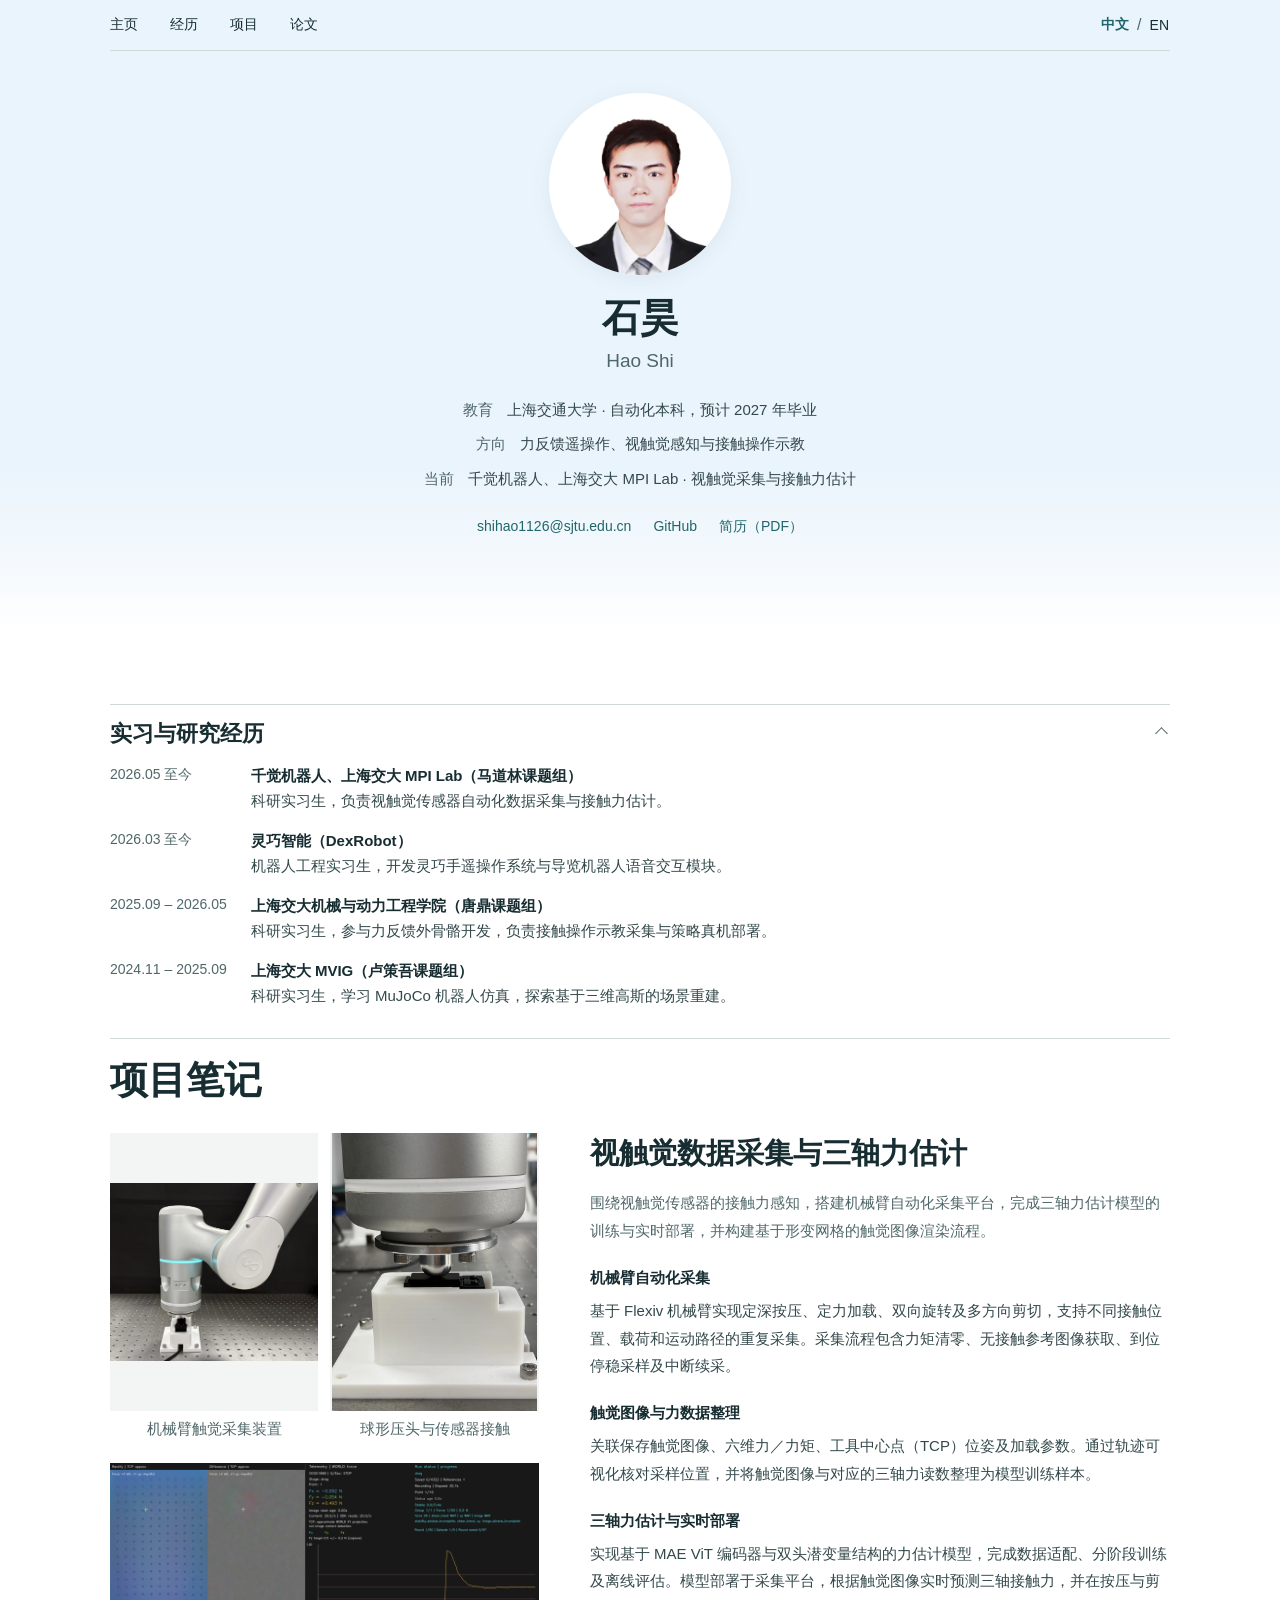
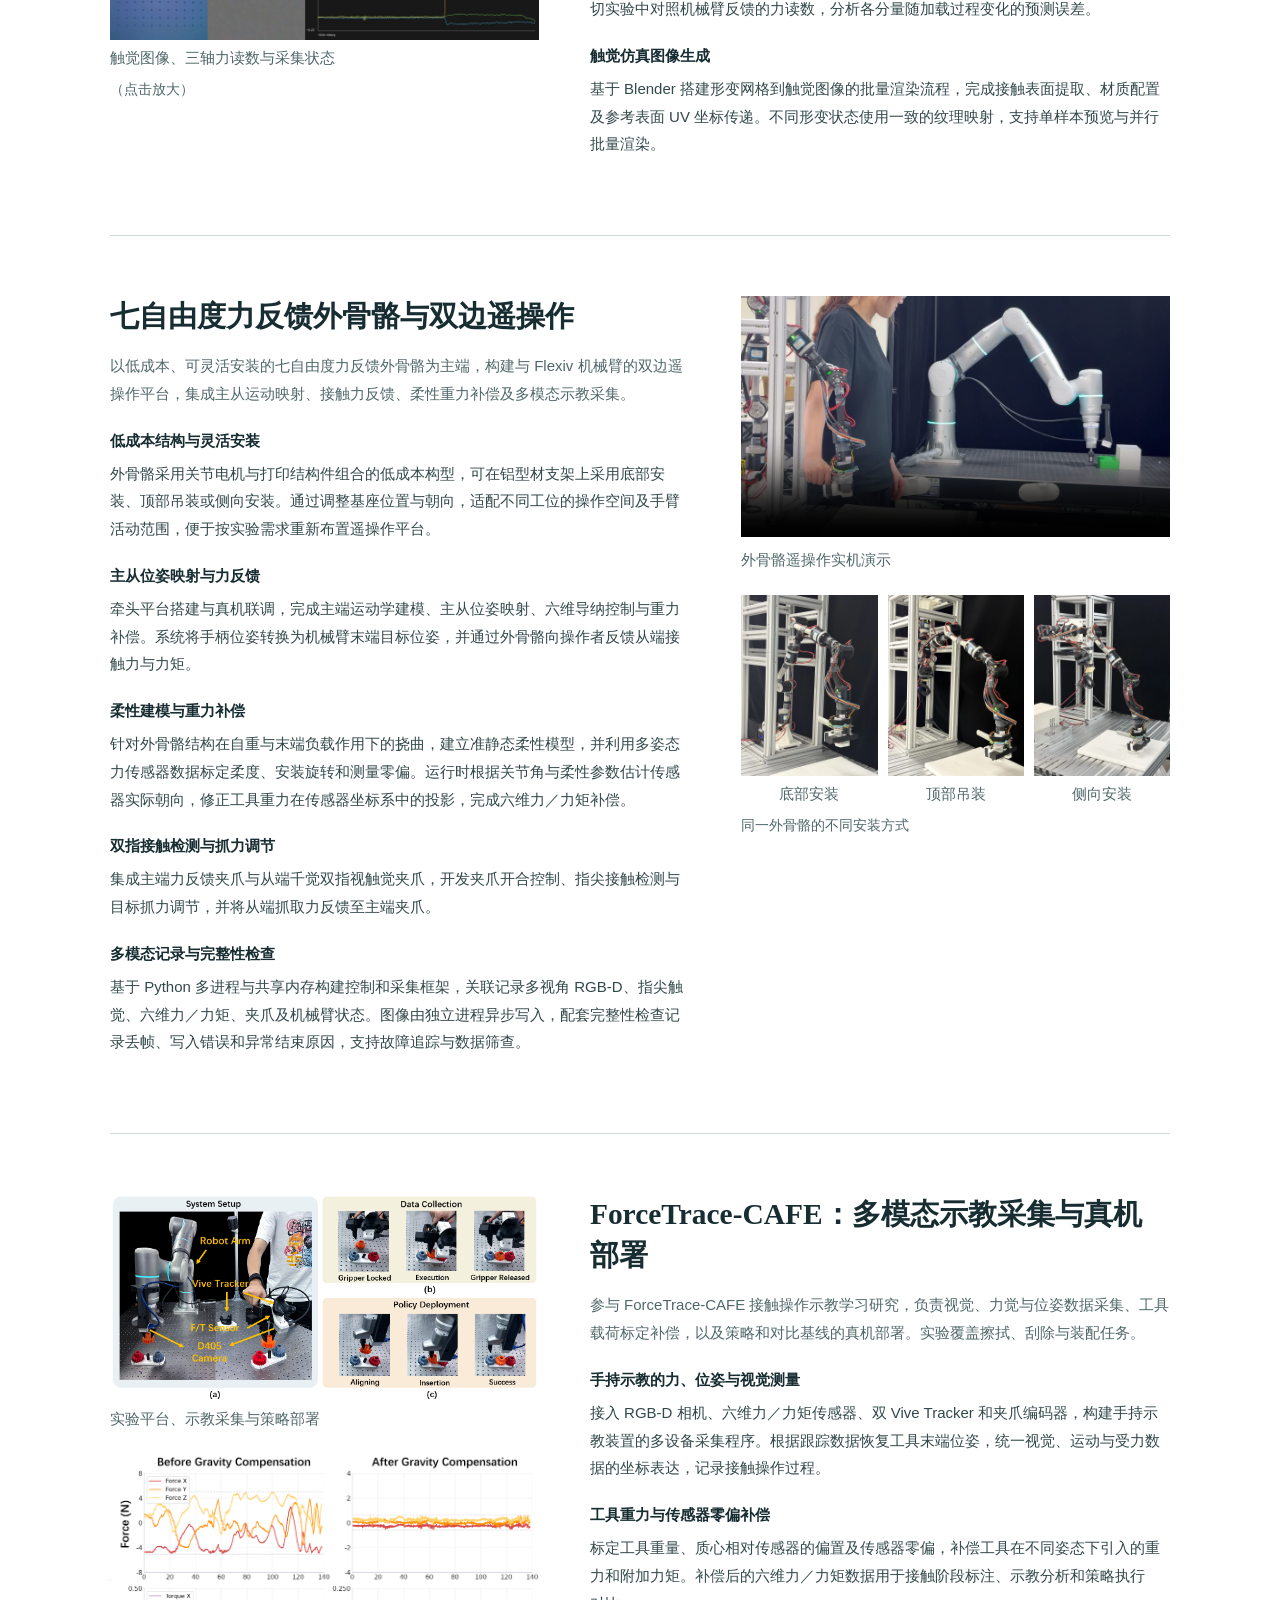
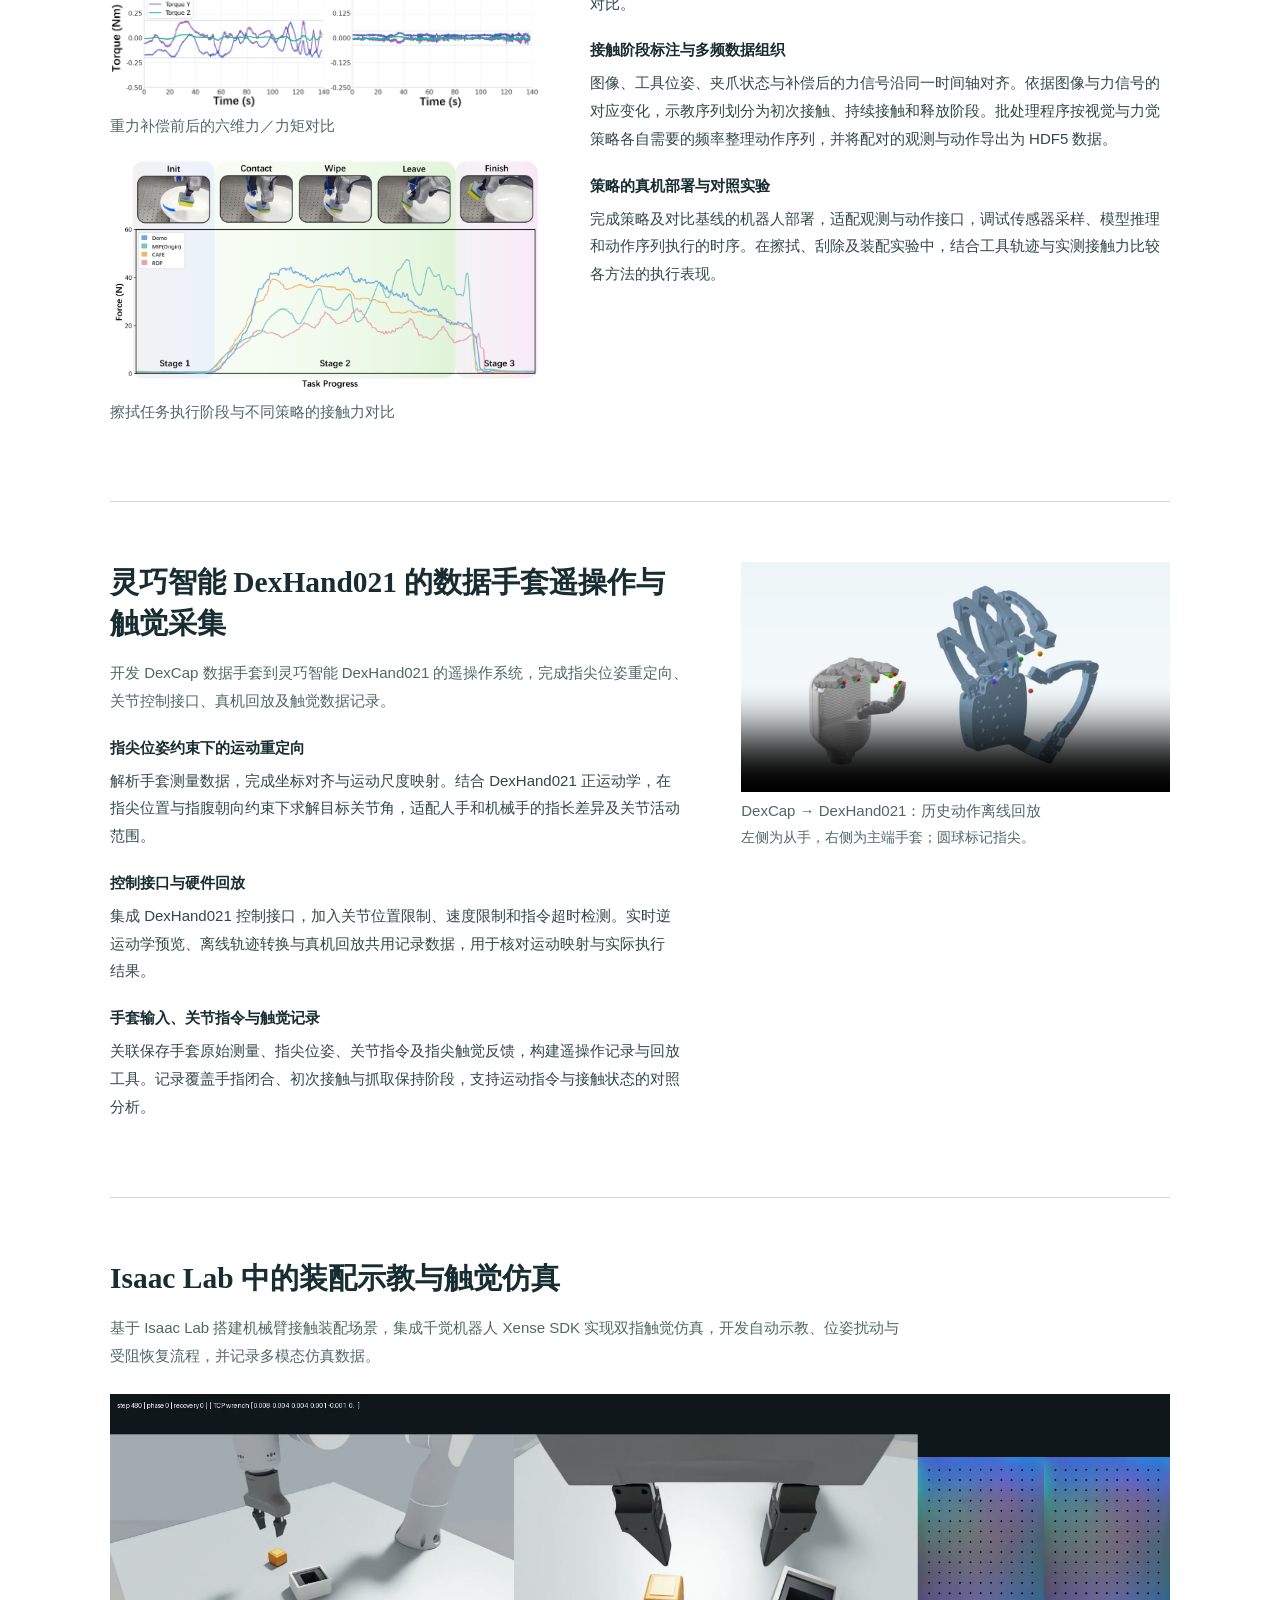
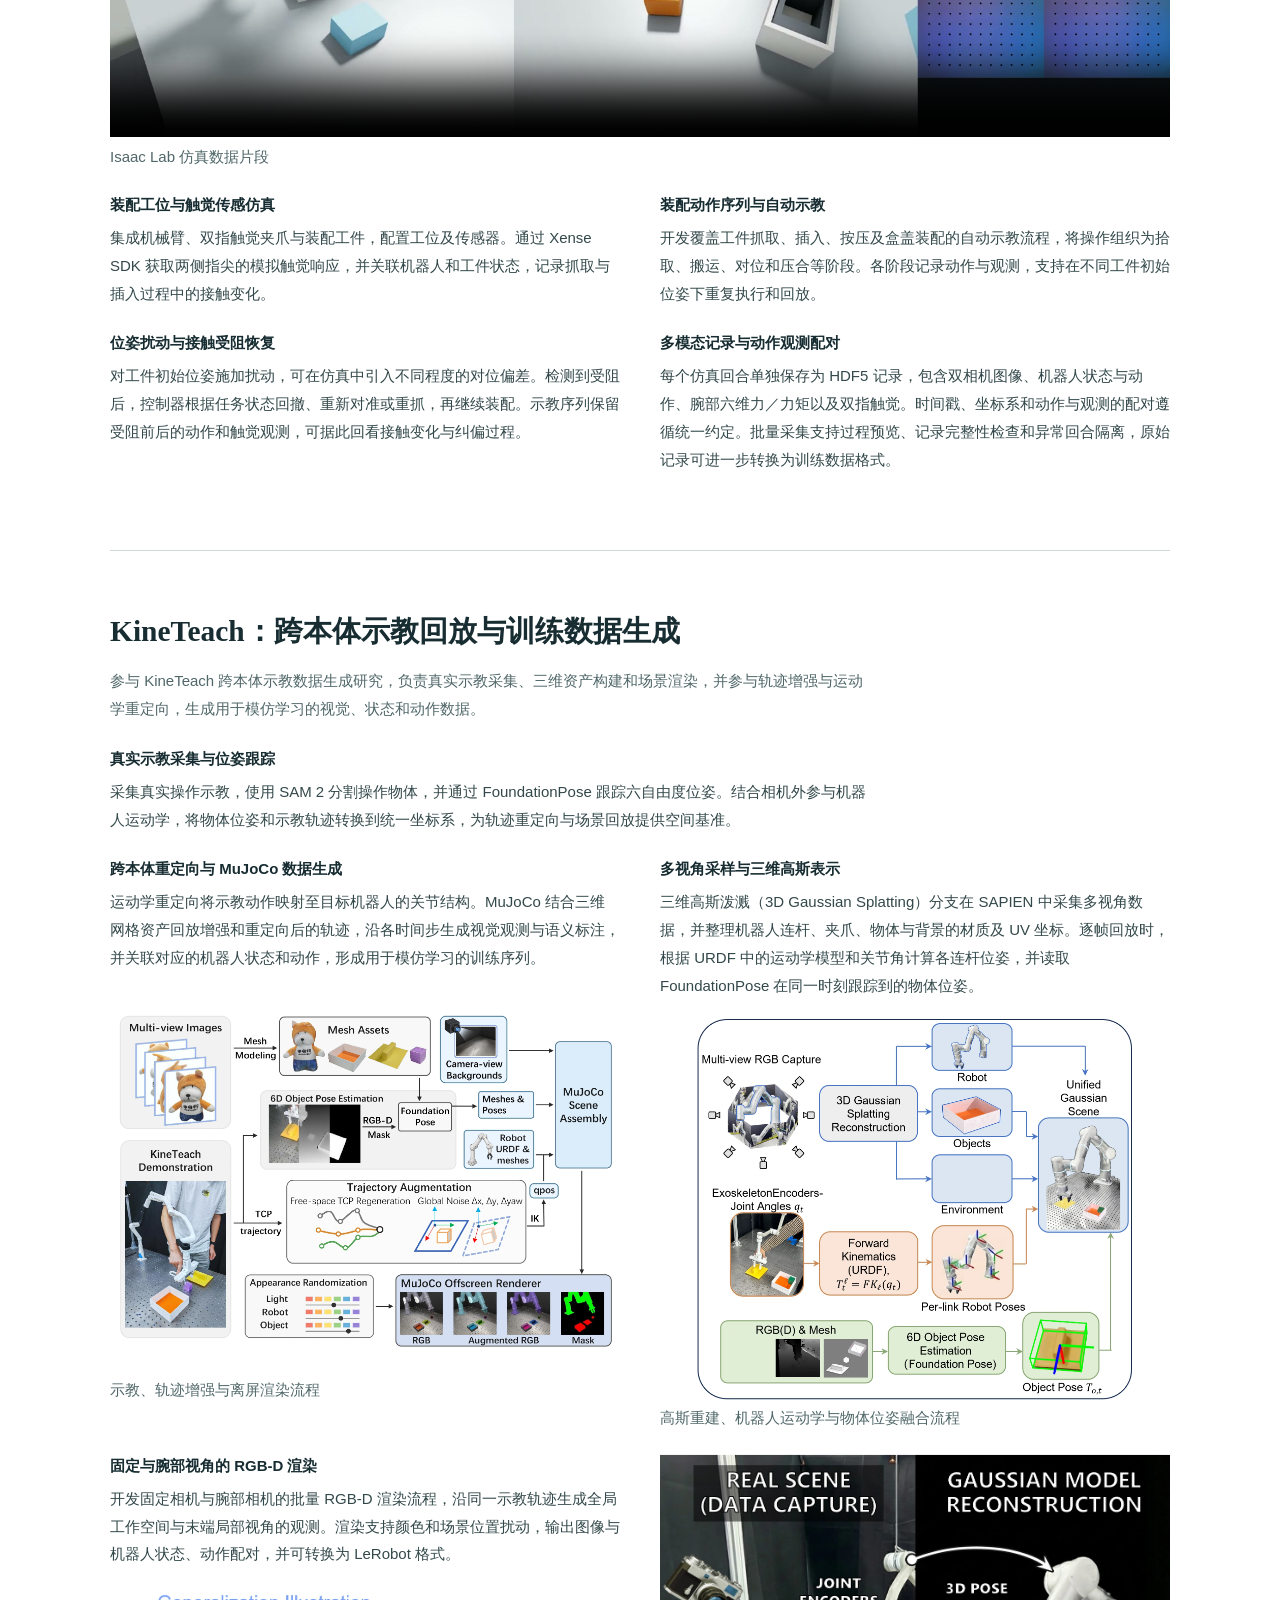
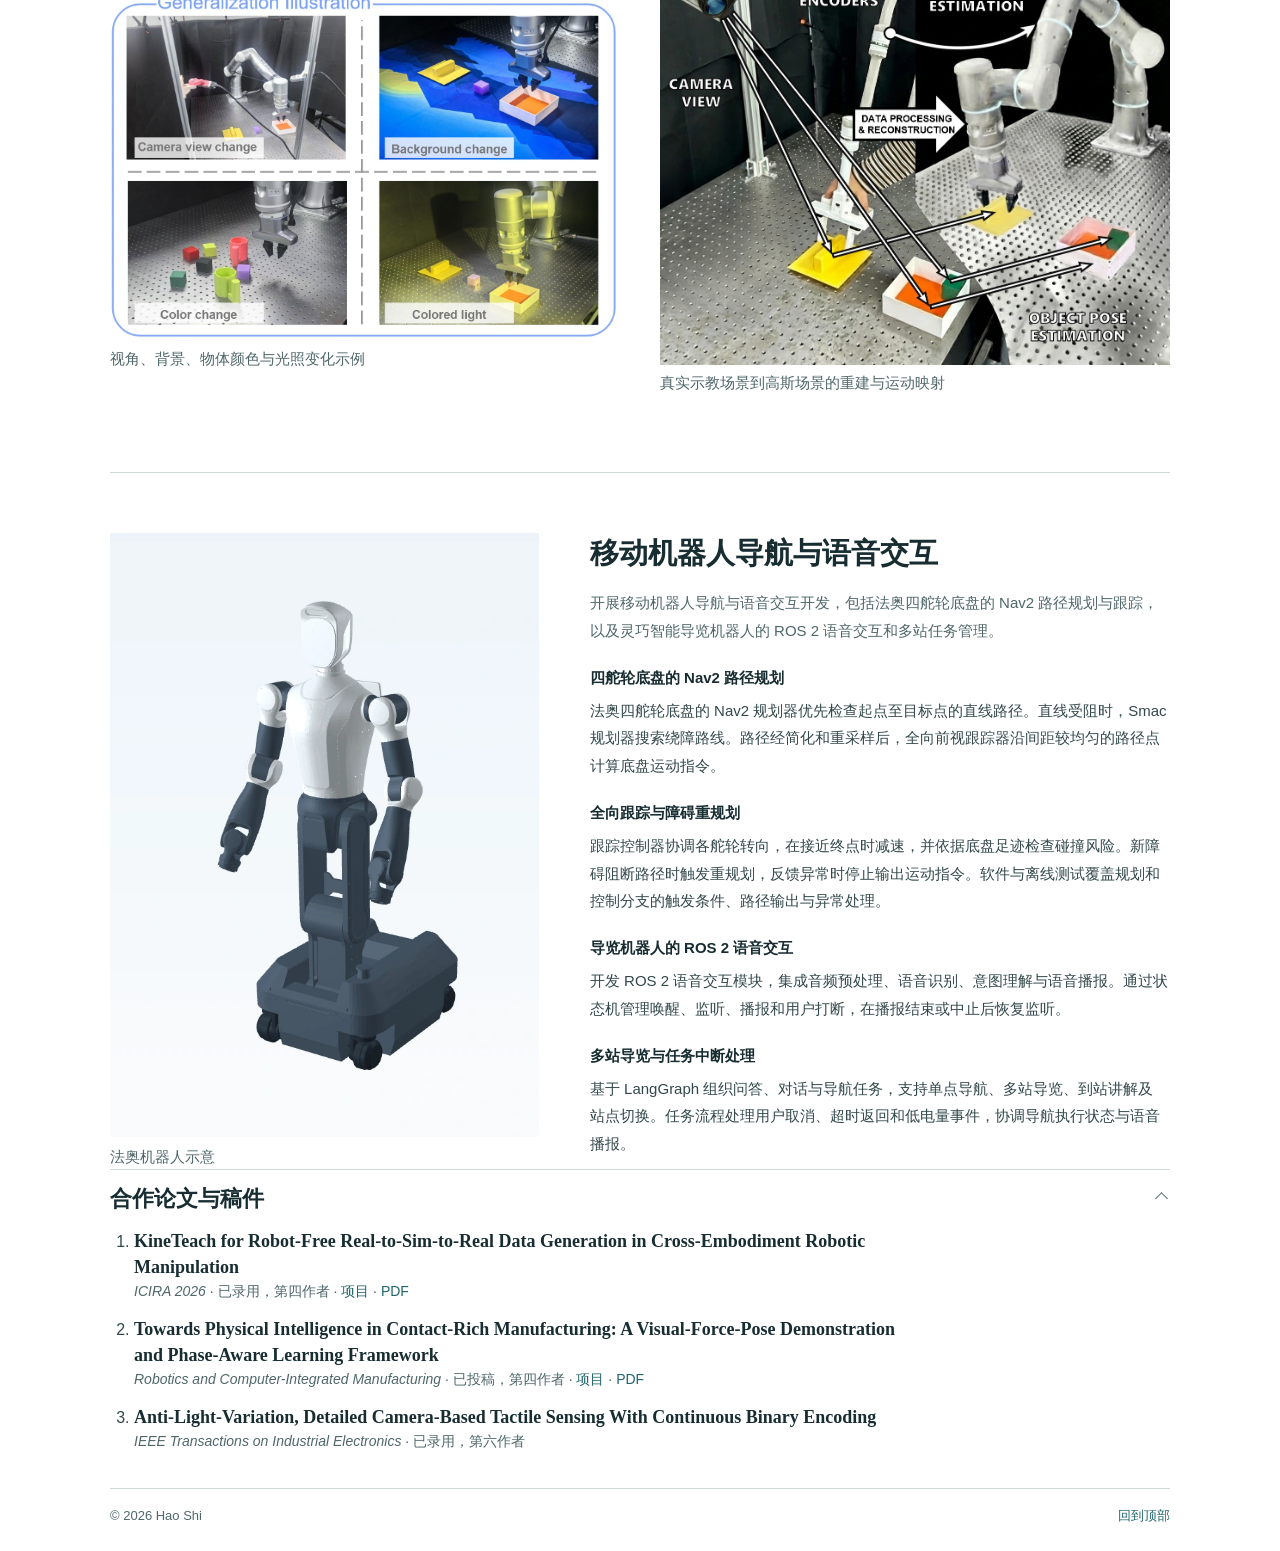
==== commit 054ffa70: "Use colorful sunrise favicon" ====
--- a/index.html
+++ b/index.html
@@ -11,7 +11,7 @@
   <meta property="og:url" content="https://shihao1126.github.io/ShiHao.github.io/">
   <meta property="og:image" content="https://shihao1126.github.io/ShiHao.github.io/assets/figures/haptic.webp">
   <title>石昊 | Hao Shi</title>
-  <link rel="icon" href="assets/favicon.svg" type="image/svg+xml">
+  <link rel="icon" href="assets/favicon.svg?v=20261120-sunrise" type="image/svg+xml">
   <link rel="stylesheet" href="home.css?v=20261120-project-divider">
   <script defer src="home.js?v=20261120-latest-cv"></script>
 </head>
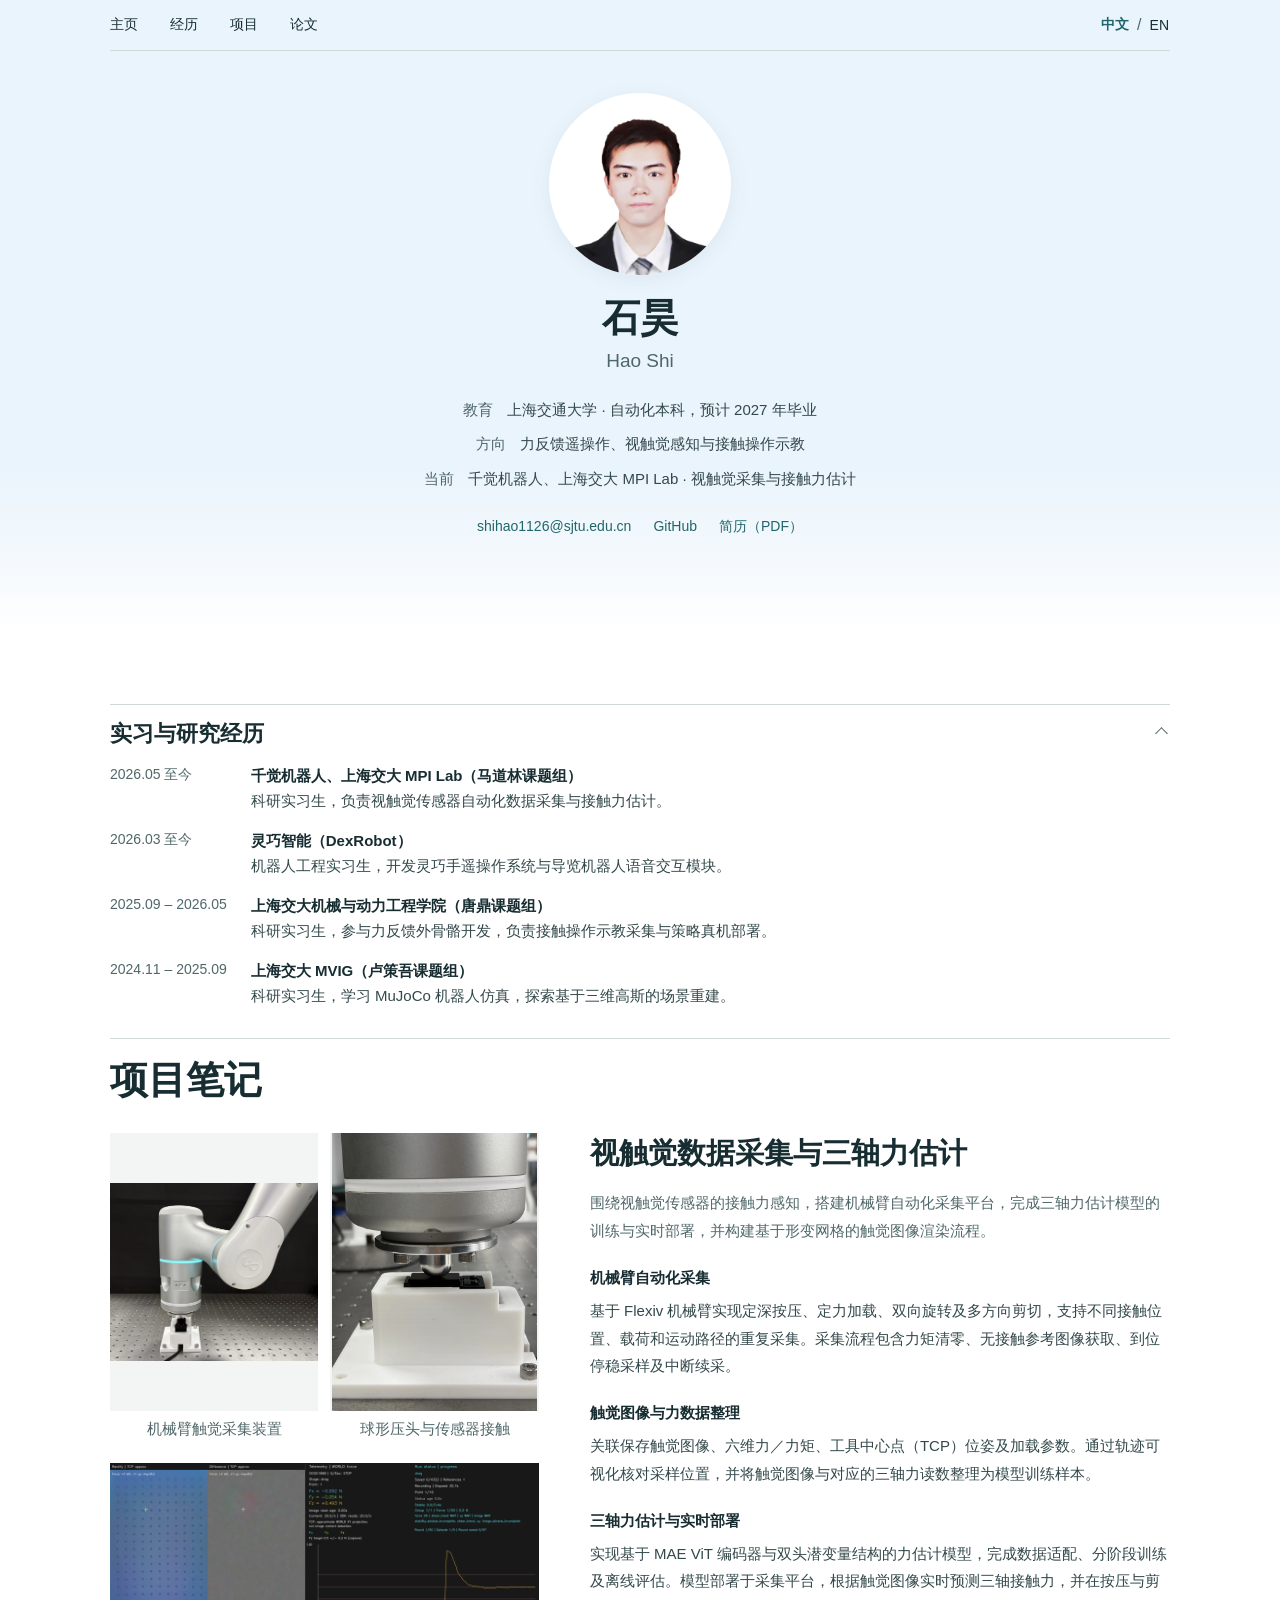
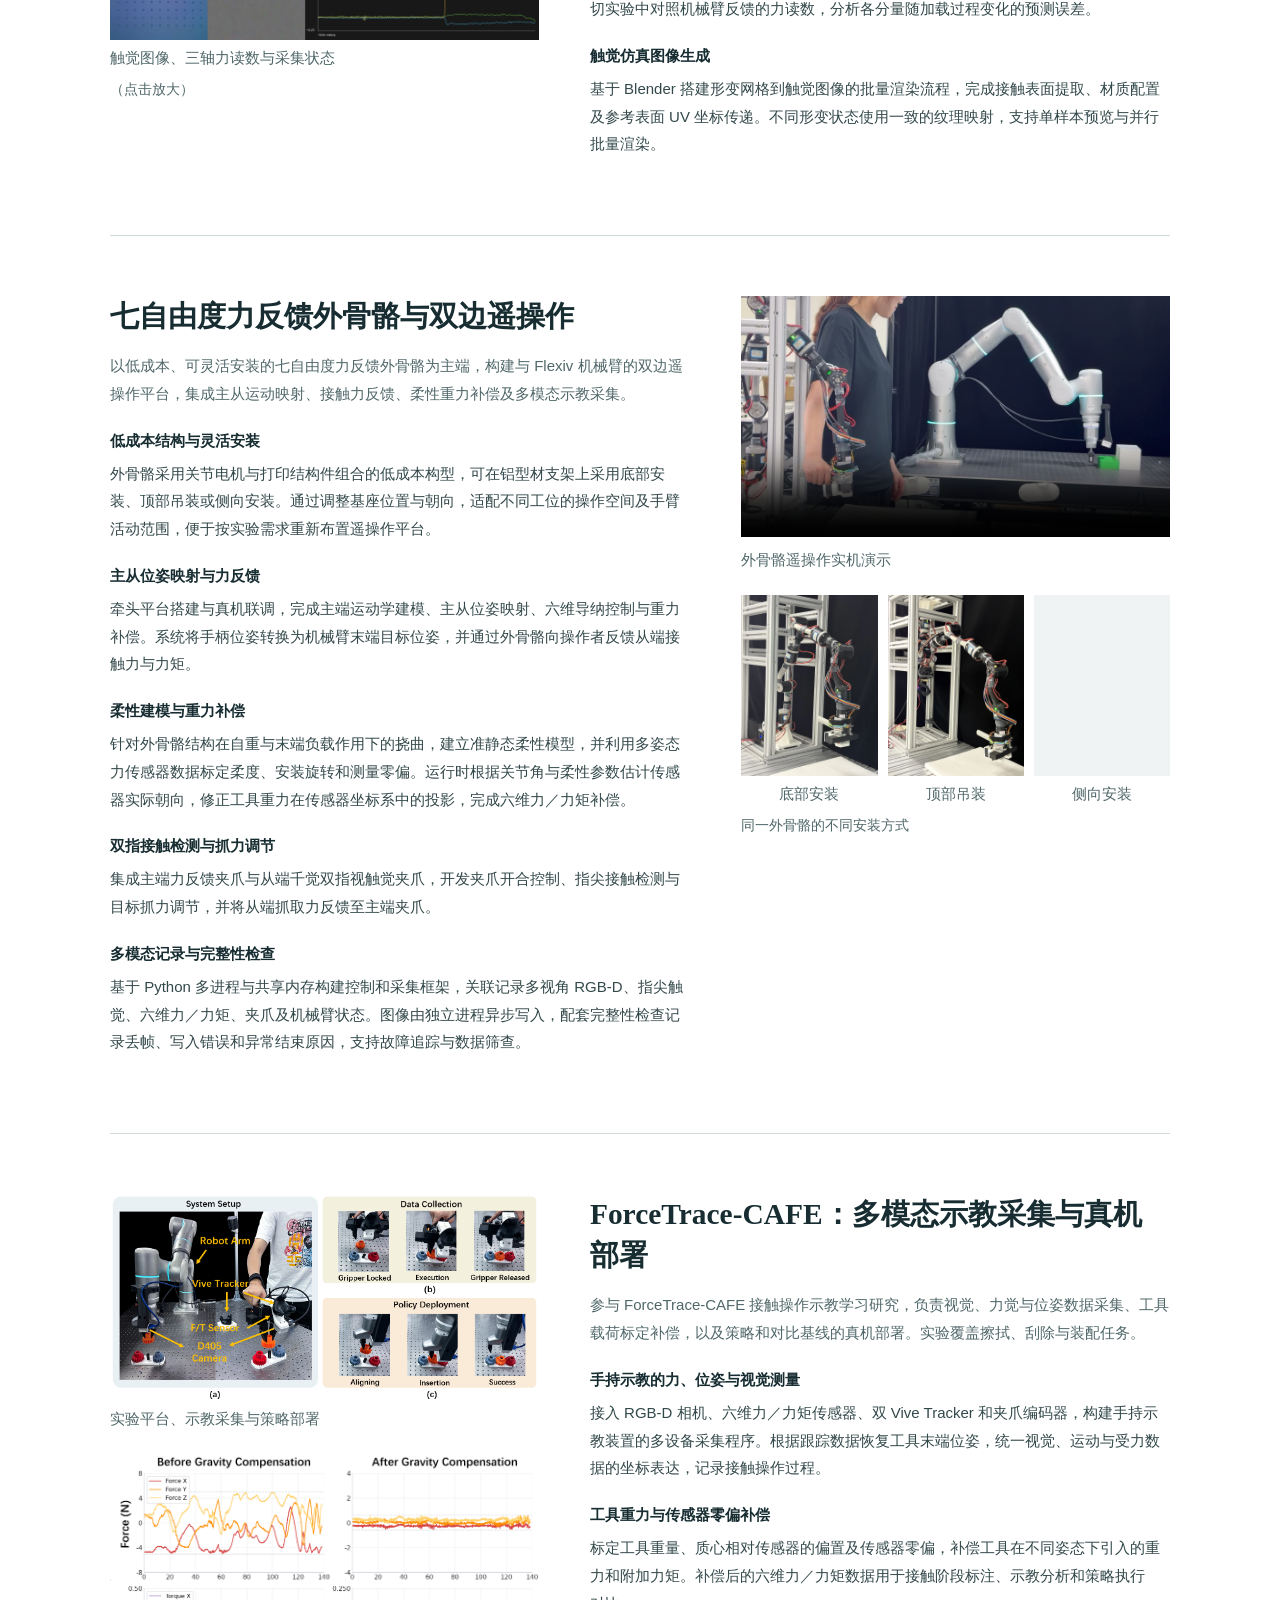
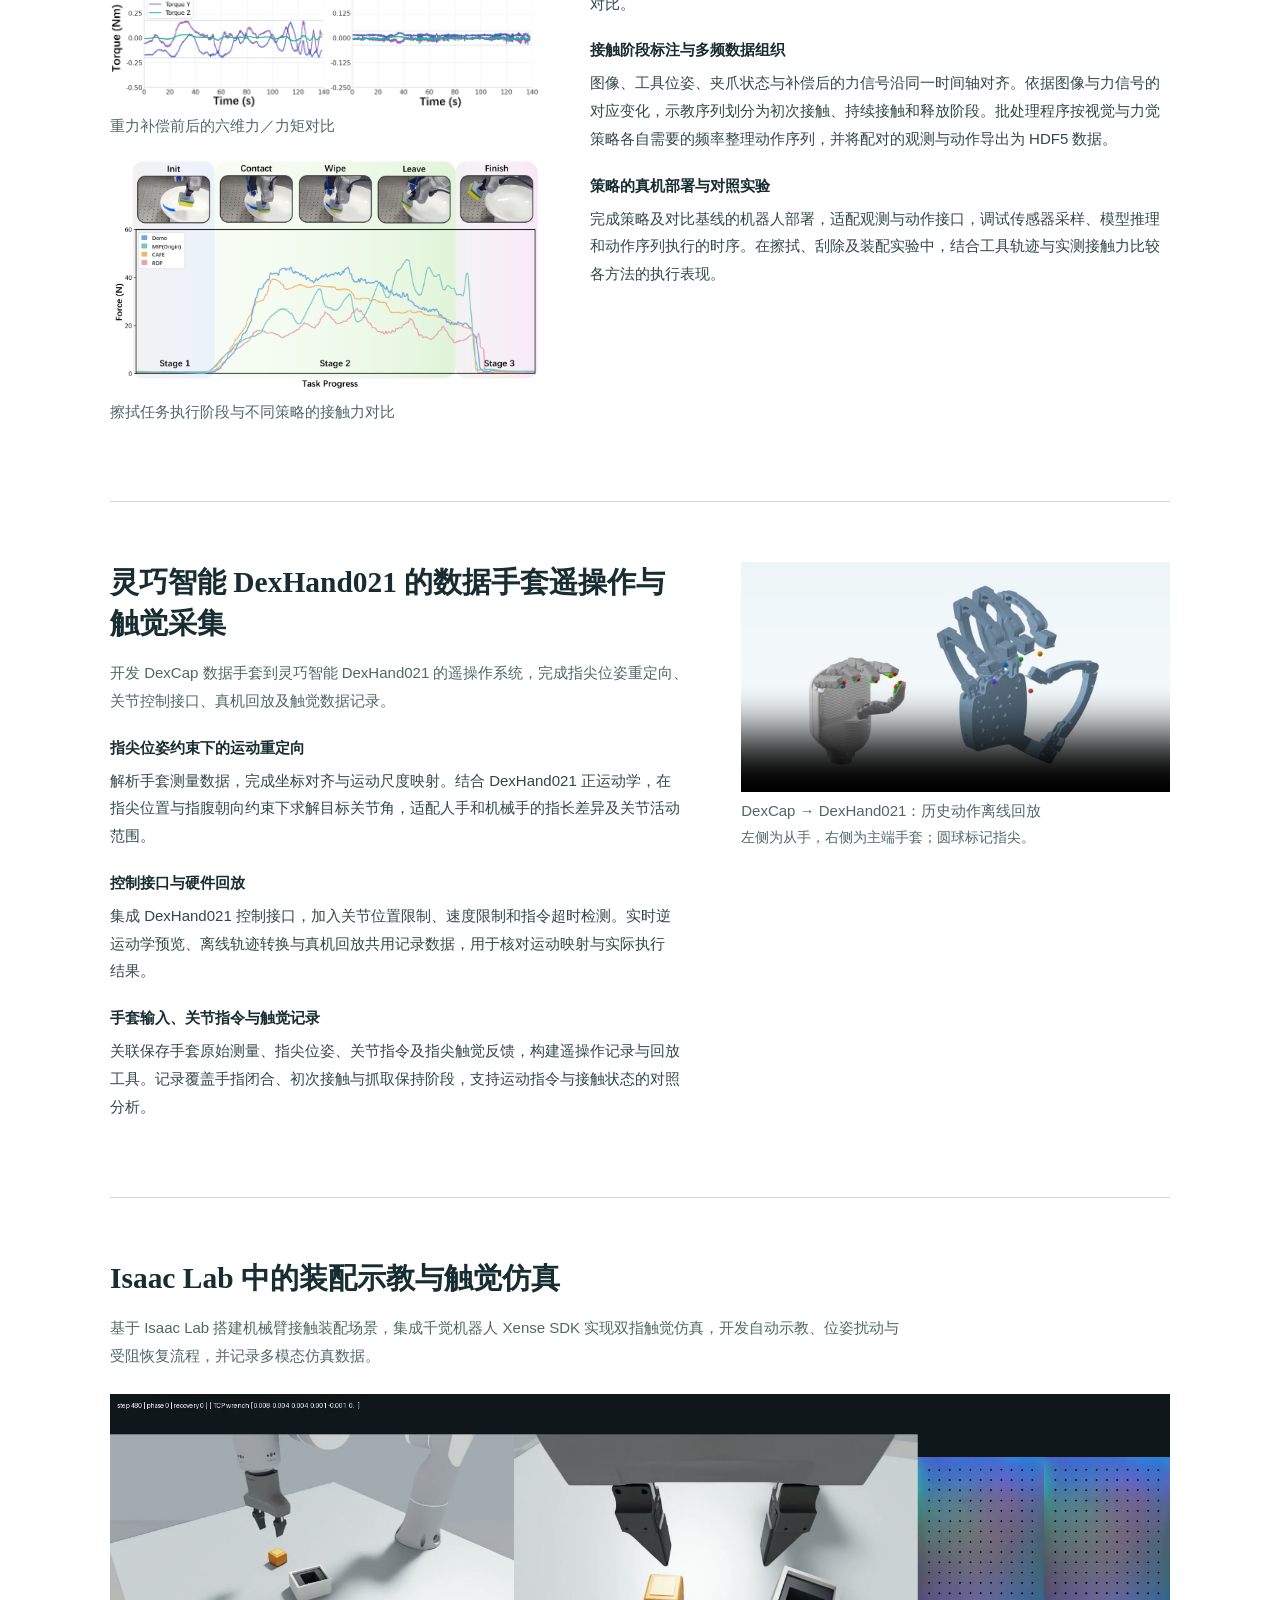
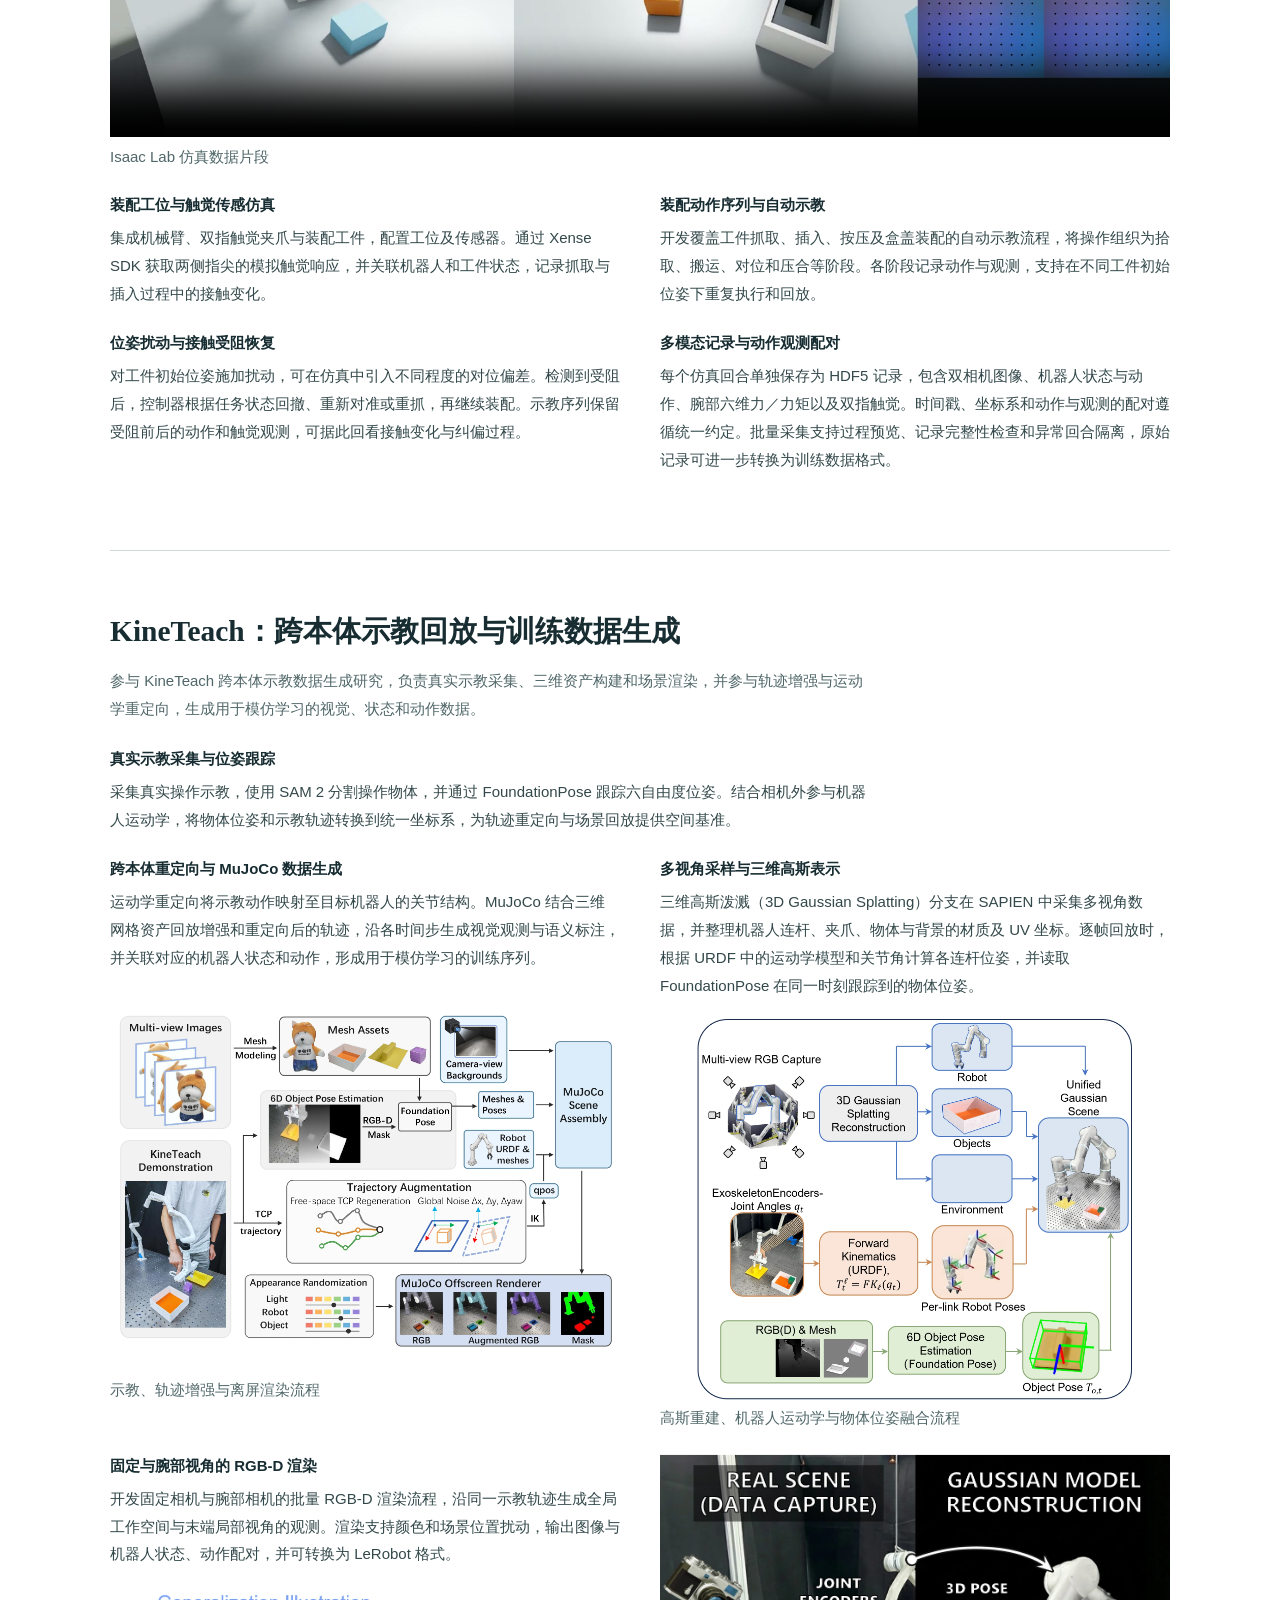
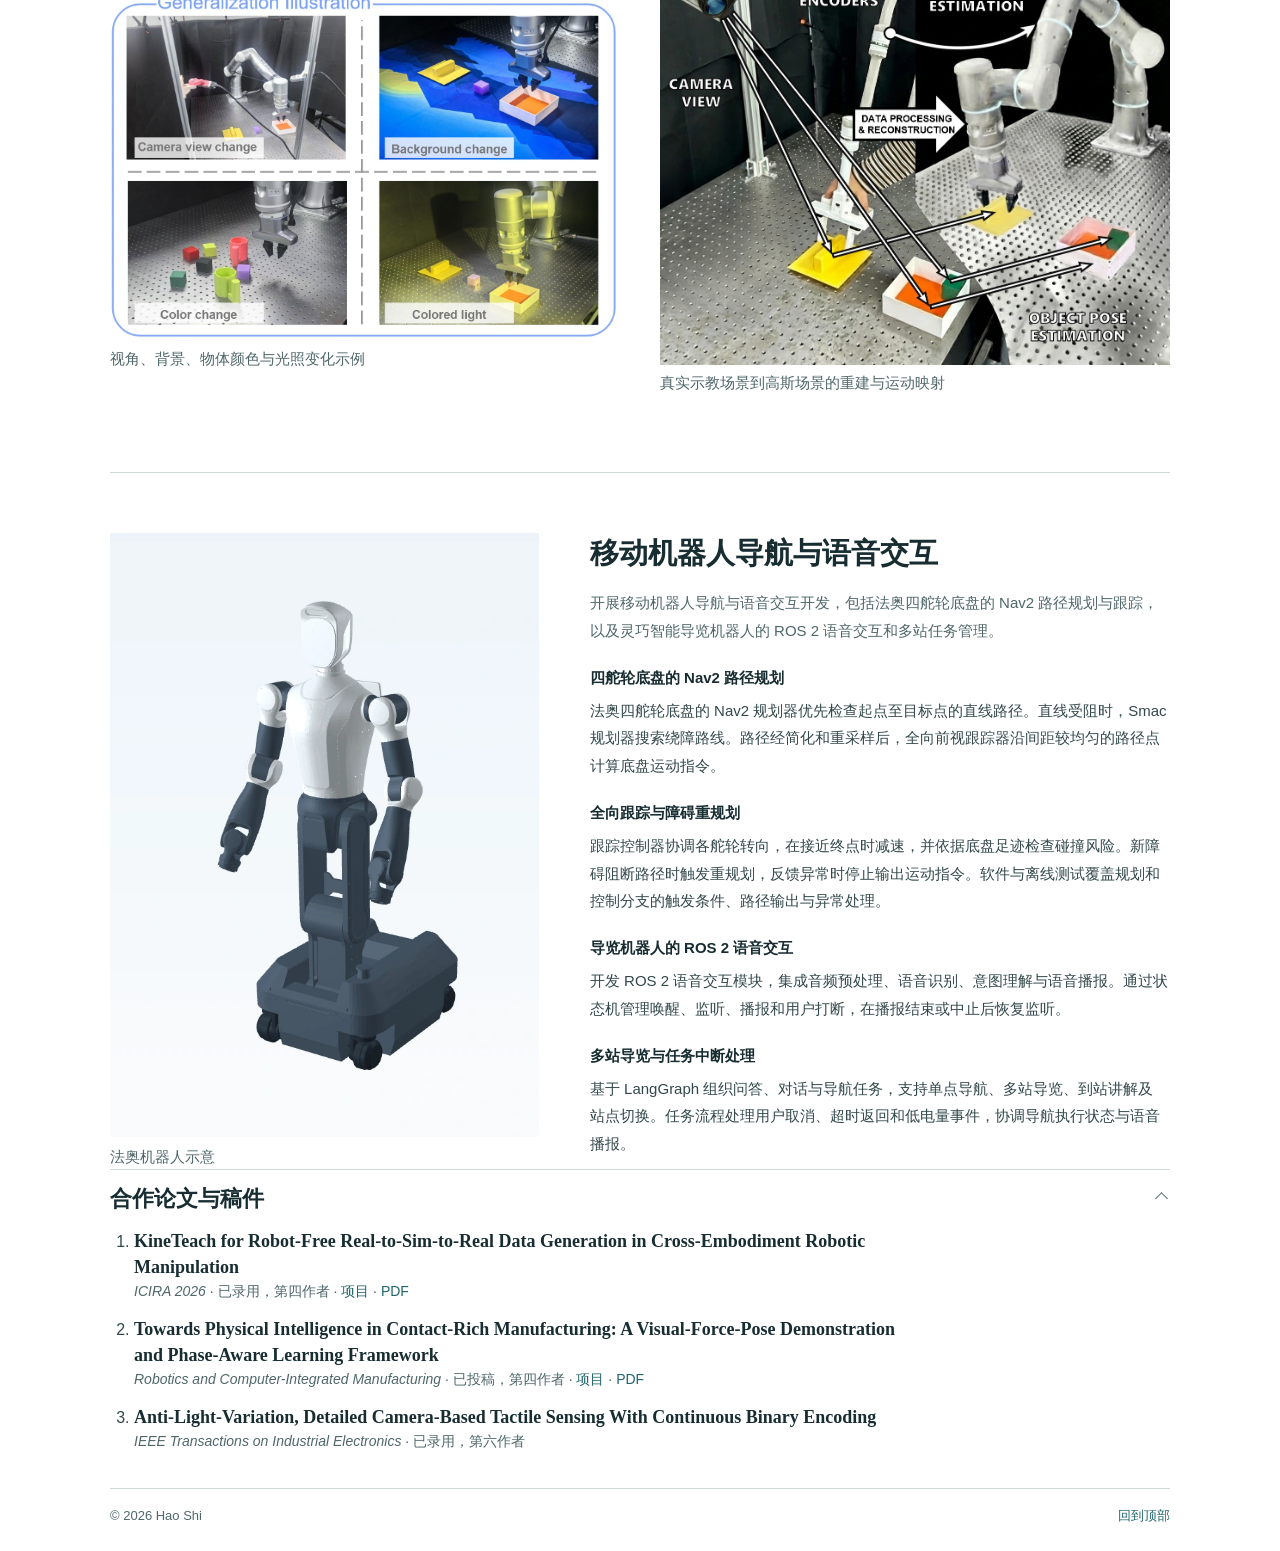
==== commit 30dd4814: "Polish English portfolio descriptions" ====
--- a/index.html
+++ b/index.html
@@ -43,7 +43,7 @@
       <div class="profile-info">
         <dl class="profile-facts">
           <div class="profile-fact"><dt><span data-ln="zh">教育</span><span data-ln="en">Education</span></dt>
-          <dd><span data-ln="zh">上海交通大学 · 自动化本科，预计 2027 年毕业</span><span data-ln="en">B.Eng. in Automation, Shanghai Jiao Tong University (expected 2027)</span></dd></div>
+          <dd><span data-ln="zh">上海交通大学 · 自动化本科，预计 2027 年毕业</span><span data-ln="en">B.Eng. candidate in Automation, Shanghai Jiao Tong University (expected graduation: 2027)</span></dd></div>
           <div class="profile-fact"><dt><span data-ln="zh">方向</span><span data-ln="en">Interests</span></dt>
           <dd><span data-ln="zh">力反馈遥操作、视触觉感知与接触操作示教</span><span data-ln="en">Haptic teleoperation, visuotactile sensing and demonstration capture for contact-rich manipulation</span></dd></div>
           <div class="profile-fact"><dt><span data-ln="zh">当前</span><span data-ln="en">Current work</span></dt>
@@ -104,11 +104,11 @@
               </section>
               <section class="project-section">
                 <h4><span data-ln="zh">三轴力估计与实时部署</span><span data-ln="en">Three-axis force estimation and real-time deployment</span></h4>
-                <p><span data-ln="zh">实现基于 MAE ViT 编码器与双头潜变量结构的力估计模型，完成数据适配、分阶段训练及离线评估。模型部署于采集平台，根据触觉图像实时预测三轴接触力，并在按压与剪切实验中对照机械臂反馈的力读数，分析各分量随加载过程变化的预测误差。</span><span data-ln="en">A force estimator using an MAE ViT encoder and a dual-head latent architecture was implemented through data preparation, staged training and offline evaluation. Deployed on the acquisition platform, it predicts three-axis contact forces from tactile images in real time. Indentation and shear experiments compare these predictions with force readings reported by the robot to analyse component-wise errors throughout loading.</span></p>
+                <p><span data-ln="zh">实现基于 MAE ViT 编码器与双头潜变量结构的力估计模型，完成数据适配、分阶段训练及离线评估。模型部署于采集平台，根据触觉图像实时预测三轴接触力，并在按压与剪切实验中对照机械臂反馈的力读数，分析各分量随加载过程变化的预测误差。</span><span data-ln="en">A force estimator with a masked autoencoder (MAE)–based Vision Transformer (ViT) encoder and a dual-head latent architecture was implemented, trained in stages and evaluated offline. Deployed on the acquisition platform, it predicts three-axis contact forces from tactile images in real time. Indentation and shear experiments compare these predictions with force readings reported by the robot to analyse component-wise errors throughout loading.</span></p>
               </section>
               <section class="project-section">
                 <h4><span data-ln="zh">触觉仿真图像生成</span><span data-ln="en">Rendering simulated tactile images</span></h4>
-                <p><span data-ln="zh">基于 Blender 搭建形变网格到触觉图像的批量渲染流程，完成接触表面提取、材质配置及参考表面 UV 坐标传递。不同形变状态使用一致的纹理映射，支持单样本预览与并行批量渲染。</span><span data-ln="en">A Blender pipeline converts simulated deformation meshes into tactile images through contact-surface extraction, material assignment and UV transfer from a reference surface. Consistent texture mapping across deformation states supports individual-sample previews and parallel batch rendering.</span></p>
+                <p><span data-ln="zh">基于 Blender 搭建形变网格到触觉图像的批量渲染流程，完成接触表面提取、材质配置及参考表面 UV 坐标传递。不同形变状态使用一致的纹理映射，支持单样本预览与并行批量渲染。</span><span data-ln="en">A Blender pipeline converts simulated deformation meshes into tactile images through contact-surface extraction, material assignment and UV transfer from a reference surface. Consistent texture mapping across deformation states supports single-sample previews and parallel batch rendering.</span></p>
               </section>
           </div>
         </article>
@@ -146,15 +146,15 @@
               </section>
               <section class="project-section">
                 <h4><span data-ln="zh">主从位姿映射与力反馈</span><span data-ln="en">Bilateral motion and force mapping</span></h4>
-                <p><span data-ln="zh">牵头平台搭建与真机联调，完成主端运动学建模、主从位姿映射、六维导纳控制与重力补偿。系统将手柄位姿转换为机械臂末端目标位姿，并通过外骨骼向操作者反馈从端接触力与力矩。</span><span data-ln="en">Led platform development and hardware integration, including exoskeleton kinematics, master–slave pose mapping, six-dimensional admittance control and gravity compensation. Handle poses define target end-effector poses, while contact forces and torques at the robot are returned to the operator through the exoskeleton.</span></p>
+                <p><span data-ln="zh">牵头平台搭建与真机联调，完成主端运动学建模、主从位姿映射、六维导纳控制与重力补偿。系统将手柄位姿转换为机械臂末端目标位姿，并通过外骨骼向操作者反馈从端接触力与力矩。</span><span data-ln="en">I led platform development and hardware integration, including exoskeleton kinematics, master–slave pose mapping, six-dimensional admittance control and gravity compensation. Handle poses define target end-effector poses, while contact forces and torques at the robot are returned to the operator through the exoskeleton.</span></p>
               </section>
               <section class="project-section">
                 <h4><span data-ln="zh">柔性建模与重力补偿</span><span data-ln="en">Flexible-link modelling and gravity compensation</span></h4>
-                <p><span data-ln="zh">针对外骨骼结构在自重与末端负载作用下的挠曲，建立准静态柔性模型，并利用多姿态力传感器数据标定柔度、安装旋转和测量零偏。运行时根据关节角与柔性参数估计传感器实际朝向，修正工具重力在传感器坐标系中的投影，完成六维力／力矩补偿。</span><span data-ln="en">A quasi-static flexible-link model represents deflection under link weight and the end-effector payload. Force-sensor measurements across multiple poses calibrate compliance, mounting rotation and measurement bias. At runtime, joint angles and calibrated compliance estimate the sensor orientation, correcting the projection of tool weight into the sensor frame for six-axis force/torque compensation.</span></p>
+                <p><span data-ln="zh">针对外骨骼结构在自重与末端负载作用下的挠曲，建立准静态柔性模型，并利用多姿态力传感器数据标定柔度、安装旋转和测量零偏。运行时根据关节角与柔性参数估计传感器实际朝向，修正工具重力在传感器坐标系中的投影，完成六维力／力矩补偿。</span><span data-ln="en">A quasi-static flexible-link model represents deflection under link weight and the end-effector payload. Force-sensor measurements across multiple poses are used to calibrate compliance, mounting rotation and measurement bias. At runtime, sensor orientation is estimated from joint angles and the calibrated flexible-link model. This corrects the projection of tool weight into the sensor frame for six-axis force/torque compensation.</span></p>
               </section>
               <section class="project-section">
                 <h4><span data-ln="zh">双指接触检测与抓力调节</span><span data-ln="en">Dual-fingertip contact detection and grasp-force control</span></h4>
-                <p><span data-ln="zh">集成主端力反馈夹爪与从端千觉双指视触觉夹爪，开发夹爪开合控制、指尖接触检测与目标抓力调节，并将从端抓取力反馈至主端夹爪。</span><span data-ln="en">Integrated a master-side haptic gripper with a slave-side Xense two-finger visuotactile gripper. Developed opening and closing control, fingertip contact detection and grasp-force regulation, with slave-side grasp forces rendered at the master gripper.</span></p>
+                <p><span data-ln="zh">集成主端力反馈夹爪与从端千觉双指视触觉夹爪，开发夹爪开合控制、指尖接触检测与目标抓力调节，并将从端抓取力反馈至主端夹爪。</span><span data-ln="en">I integrated a master-side haptic gripper with a slave-side Xense two-finger visuotactile gripper and developed opening and closing control, fingertip contact detection and grasp-force regulation. Grasp forces measured at the slave gripper are rendered at the master gripper.</span></p>
               </section>
               <section class="project-section">
                 <h4><span data-ln="zh">多模态记录与完整性检查</span><span data-ln="en">Multimodal recording and integrity checks</span></h4>
@@ -178,7 +178,7 @@
           </div>
           <div class="project-copy">
             <h3 id="title-force"><span data-ln="zh">ForceTrace-CAFE：多模态示教采集与真机部署</span><span data-ln="en">ForceTrace-CAFE: multimodal demonstration capture and policy deployment</span></h3>
-            <p class="project-lead"><span data-ln="zh">参与 ForceTrace-CAFE 接触操作示教学习研究，负责视觉、力觉与位姿数据采集、工具载荷标定补偿，以及策略和对比基线的真机部署。实验覆盖擦拭、刮除与装配任务。</span><span data-ln="en">Contributed to ForceTrace-CAFE through visual, force and pose data acquisition, tool-load calibration and compensation, and hardware deployment of the policy and comparison baselines. Experiments cover wiping, scraping and assembly.</span></p>
+            <p class="project-lead"><span data-ln="zh">参与 ForceTrace-CAFE 接触操作示教学习研究，负责视觉、力觉与位姿数据采集、工具载荷标定补偿，以及策略和对比基线的真机部署。实验覆盖擦拭、刮除与装配任务。</span><span data-ln="en">I contributed to ForceTrace-CAFE through visual, force and pose data acquisition, tool-load calibration and compensation, and hardware deployment of the policy and comparison baselines. Experiments cover wiping, scraping and assembly.</span></p>
 
               <section class="project-section">
                 <h4><span data-ln="zh">手持示教的力、位姿与视觉测量</span><span data-ln="en">Force, pose and visual measurements during handheld demonstrations</span></h4>
@@ -210,7 +210,7 @@
           </figure>
           <div class="project-copy">
             <h3 id="title-hand"><span data-ln="zh">灵巧智能 DexHand021 的数据手套遥操作与触觉采集</span><span data-ln="en">Glove teleoperation and tactile data collection for DexRobot’s DexHand021</span></h3>
-            <p class="project-lead"><span data-ln="zh">开发 DexCap 数据手套到灵巧智能 DexHand021 的遥操作系统，完成指尖位姿重定向、关节控制接口、真机回放及触觉数据记录。</span><span data-ln="en">Developed a DexCap-to-DexRobot DexHand021 teleoperation system with fingertip pose retargeting, joint control, hardware replay and tactile recording.</span></p>
+            <p class="project-lead"><span data-ln="zh">开发 DexCap 数据手套到灵巧智能 DexHand021 的遥操作系统，完成指尖位姿重定向、关节控制接口、真机回放及触觉数据记录。</span><span data-ln="en">I developed a teleoperation system that maps DexCap glove motion to DexRobot’s DexHand021 hand. It supports fingertip pose retargeting, joint control, hardware replay and tactile recording.</span></p>
 
               <section class="project-section">
                 <h4><span data-ln="zh">指尖位姿约束下的运动重定向</span><span data-ln="en">Motion retargeting with fingertip pose constraints</span></h4>
@@ -222,7 +222,7 @@
               </section>
               <section class="project-section">
                 <h4><span data-ln="zh">手套输入、关节指令与触觉记录</span><span data-ln="en">Glove, joint-command and tactile recording</span></h4>
-                <p><span data-ln="zh">关联保存手套原始测量、指尖位姿、关节指令及指尖触觉反馈，构建遥操作记录与回放工具。记录覆盖手指闭合、初次接触与抓取保持阶段，支持运动指令与接触状态的对照分析。</span><span data-ln="en">Recording and replay tools associate raw glove measurements, fingertip poses, joint commands and tactile feedback. Records span finger closure, initial contact and grasp holding, supporting comparisons between commanded motion and observed contact states.</span></p>
+                <p><span data-ln="zh">关联保存手套原始测量、指尖位姿、关节指令及指尖触觉反馈，构建遥操作记录与回放工具。记录覆盖手指闭合、初次接触与抓取保持阶段，支持运动指令与接触状态的对照分析。</span><span data-ln="en">Recording and replay tools associate raw glove measurements, fingertip poses, joint commands and tactile feedback. Records span finger closure, initial contact and sustained grasps, supporting comparisons between commanded motion and observed contact states.</span></p>
               </section>
           </div>
         </article>
@@ -230,14 +230,14 @@
         <article id="project-sim" class="project project-wide" data-part="sim" aria-labelledby="title-sim">
           <header class="sim-intro">
             <h3 id="title-sim"><span data-ln="zh">Isaac Lab 中的装配示教与触觉仿真</span><span data-ln="en">Assembly demonstrations and tactile simulation in Isaac Lab</span></h3>
-            <p class="project-lead"><span data-ln="zh">基于 Isaac Lab 搭建机械臂接触装配场景，集成千觉机器人 Xense SDK 实现双指触觉仿真，开发自动示教、位姿扰动与受阻恢复流程，并记录多模态仿真数据。</span><span data-ln="en">Built contact-rich assembly tasks in Isaac Lab with the Xense Robotics SDK for tactile simulation at both fingertips. The implementation includes scripted demonstrations, initial-pose perturbations, recovery from obstructions and multimodal episode recording.</span></p>
+            <p class="project-lead"><span data-ln="zh">基于 Isaac Lab 搭建机械臂接触装配场景，集成千觉机器人 Xense SDK 实现双指触觉仿真，开发自动示教、位姿扰动与受阻恢复流程，并记录多模态仿真数据。</span><span data-ln="en">I built contact-rich assembly tasks in Isaac Lab with the Xense Robotics SDK for tactile simulation at both fingertips. The implementation includes scripted demonstrations, initial-pose perturbations, recovery from obstructions and multimodal episode recording.</span></p>
           </header>
           <figure class="project-visual sim-media">
             <video controls playsinline preload="metadata" poster="assets/sim/poster.jpg" aria-label="Isaac Lab simulation episode">
               <source src="assets/sim/episode_00000011142.mp4" type="video/mp4">
               <a href="assets/sim/episode_00000011142.mp4"><span data-ln="zh">播放仿真视频</span><span data-ln="en">Play simulation video</span></a>
             </video>
-            <figcaption><span data-ln="zh">Isaac Lab 仿真数据片段</span><span data-ln="en">Isaac Lab simulation data episode</span></figcaption>
+            <figcaption><span data-ln="zh">Isaac Lab 仿真数据片段</span><span data-ln="en">Isaac Lab simulation excerpt</span></figcaption>
           </figure>
           <div class="sim-details">
               <section class="project-section">
@@ -249,7 +249,7 @@
                 <p><span data-ln="zh">开发覆盖工件抓取、插入、按压及盒盖装配的自动示教流程，将操作组织为拾取、搬运、对位和压合等阶段。各阶段记录动作与观测，支持在不同工件初始位姿下重复执行和回放。</span><span data-ln="en">Scripted demonstrations cover part grasping, insertion, pressing and lid assembly, with stages for pickup, transport, alignment and pressing into place. Actions and observations are recorded at each stage for repeated execution and replay under different initial part poses.</span></p>
               </section>
               <section class="project-section">
-                <h4><span data-ln="zh">位姿扰动与接触受阻恢复</span><span data-ln="en">Pose perturbations and recovery from obstructed contact</span></h4>
+                <h4><span data-ln="zh">位姿扰动与接触受阻恢复</span><span data-ln="en">Pose perturbations and recovery from assembly obstructions</span></h4>
                 <p><span data-ln="zh">对工件初始位姿施加扰动，可在仿真中引入不同程度的对位偏差。检测到受阻后，控制器根据任务状态回撤、重新对准或重抓，再继续装配。示教序列保留受阻前后的动作和触觉观测，可据此回看接触变化与纠偏过程。</span><span data-ln="en">Perturbations to the initial part pose introduce variations in alignment. When the controller detects an obstruction, it retracts, realigns or regrasps the part according to the task state before resuming assembly. The demonstration retains actions and tactile observations before and after the obstruction so that changes in contact can be examined alongside the recovery motion.</span></p>
               </section>
               <section class="project-section">
@@ -259,7 +259,7 @@
         </article>
 
         <article id="project-kineteach" class="project project-wide" data-part="kineteach" aria-labelledby="title-kineteach">
-          <header><h3 id="title-kineteach"><span data-ln="zh">KineTeach：跨本体示教回放与训练数据生成</span><span data-ln="en">KineTeach: demonstration replay and training data across robot embodiments</span></h3><p class="project-lead"><span data-ln="zh">参与 KineTeach 跨本体示教数据生成研究，负责真实示教采集、三维资产构建和场景渲染，并参与轨迹增强与运动学重定向，生成用于模仿学习的视觉、状态和动作数据。</span><span data-ln="en">Contributed to KineTeach through real-world demonstration capture, 3D asset construction and scene rendering, with additional contributions to trajectory augmentation and kinematic retargeting. The workflow generates visual observations, states and actions for imitation learning.</span></p></header>
+          <header><h3 id="title-kineteach"><span data-ln="zh">KineTeach：跨本体示教回放与训练数据生成</span><span data-ln="en">KineTeach: demonstration replay and training data across robot embodiments</span></h3><p class="project-lead"><span data-ln="zh">参与 KineTeach 跨本体示教数据生成研究，负责真实示教采集、三维资产构建和场景渲染，并参与轨迹增强与运动学重定向，生成用于模仿学习的视觉、状态和动作数据。</span><span data-ln="en">I contributed to KineTeach through real-world demonstration capture, 3D asset construction and scene rendering, and participated in trajectory augmentation and kinematic retargeting. The workflow generates visual observations, states and actions for imitation learning.</span></p></header>
           <div class="kine-shared"><section class="project-section"><h5><span data-ln="zh">真实示教采集与位姿跟踪</span><span data-ln="en">Real-world demonstrations and object pose tracking</span></h5><p><span data-ln="zh">采集真实操作示教，使用 SAM 2 分割操作物体，并通过 FoundationPose 跟踪六自由度位姿。结合相机外参与机器人运动学，将物体位姿和示教轨迹转换到统一坐标系，为轨迹重定向与场景回放提供空间基准。</span><span data-ln="en">Real-world demonstrations are processed with SAM 2 for object segmentation and FoundationPose for six-degree-of-freedom pose tracking. Camera extrinsics and robot kinematics transform object poses and demonstration trajectories into a common frame for retargeting and scene replay.</span></p></section></div>
           <div class="kine-branches">
             <section class="kine-branch">
@@ -278,8 +278,8 @@
           <div class="kine-results">
             <div class="kine-results-copy"><section class="project-section"><h5><span data-ln="zh">固定与腕部视角的 RGB-D 渲染</span><span data-ln="en">RGB-D rendering from fixed and wrist-mounted cameras</span></h5><p><span data-ln="zh">开发固定相机与腕部相机的批量 RGB-D 渲染流程，沿同一示教轨迹生成全局工作空间与末端局部视角的观测。渲染支持颜色和场景位置扰动，输出图像与机器人状态、动作配对，并可转换为 LeRobot 格式。</span><span data-ln="en">Batch RGB-D rendering produces workspace and end-effector views from fixed and wrist-mounted cameras along the same demonstration trajectory. Colour and scene-placement variations augment the rendered observations, which are paired with robot states and actions and can be exported in LeRobot format.</span></p></section>
               <figure class="kine-figure">
-      <a href="assets/kineteach/appearance-variants.webp" target="_blank" rel="noopener"><img src="assets/kineteach/appearance-variants.webp" alt="视角、背景、物体颜色与光照变化示例" data-zh-alt="视角、背景、物体颜色与光照变化示例" data-en-alt="Examples of viewpoint, background, object color and lighting variations" loading="lazy" decoding="async"></a>
-      <figcaption><span data-ln="zh">视角、背景、物体颜色与光照变化示例</span><span data-ln="en">Examples of viewpoint, background, object color and lighting variations</span></figcaption></figure>
+      <a href="assets/kineteach/appearance-variants.webp" target="_blank" rel="noopener"><img src="assets/kineteach/appearance-variants.webp" alt="视角、背景、物体颜色与光照变化示例" data-zh-alt="视角、背景、物体颜色与光照变化示例" data-en-alt="Examples of viewpoint, background, object colour and lighting variations" loading="lazy" decoding="async"></a>
+      <figcaption><span data-ln="zh">视角、背景、物体颜色与光照变化示例</span><span data-ln="en">Examples of viewpoint, background, object colour and lighting variations</span></figcaption></figure>
             </div>
             <div class="kine-result-images">
               <figure class="kine-figure">
